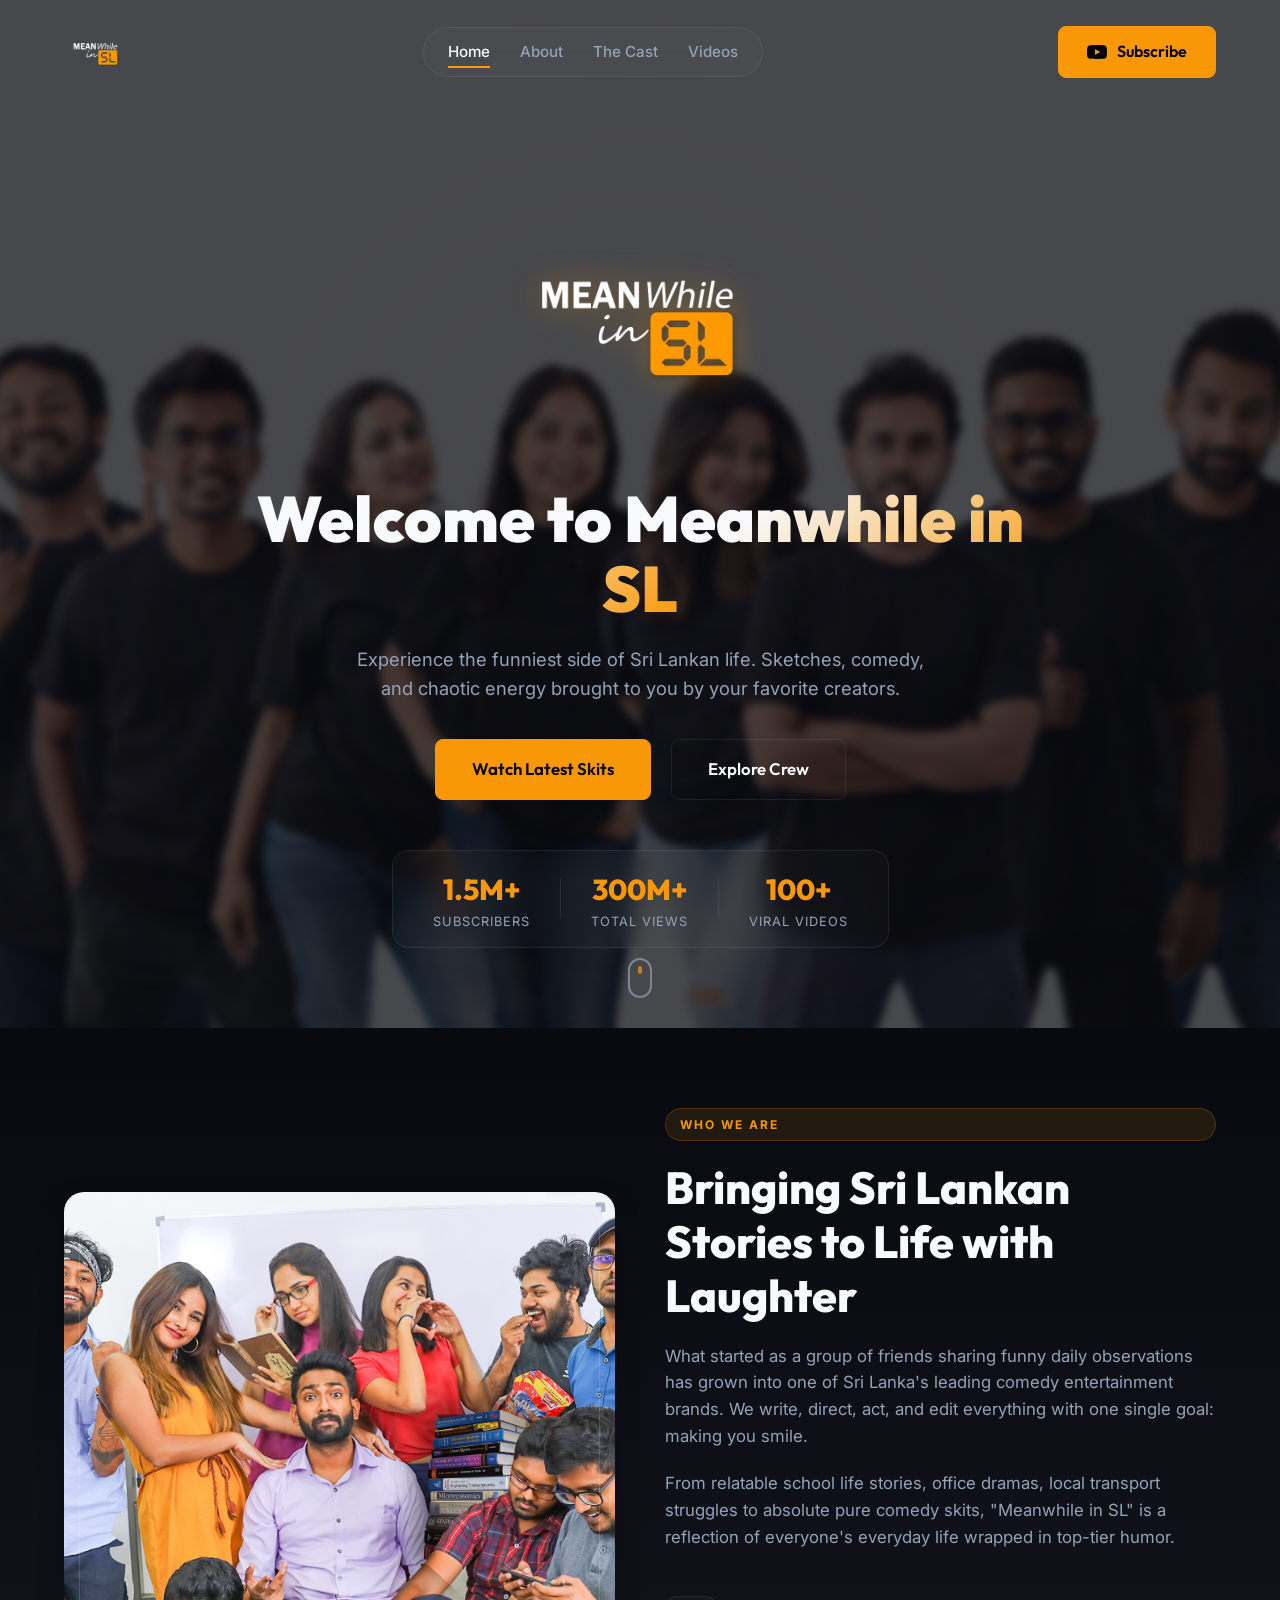
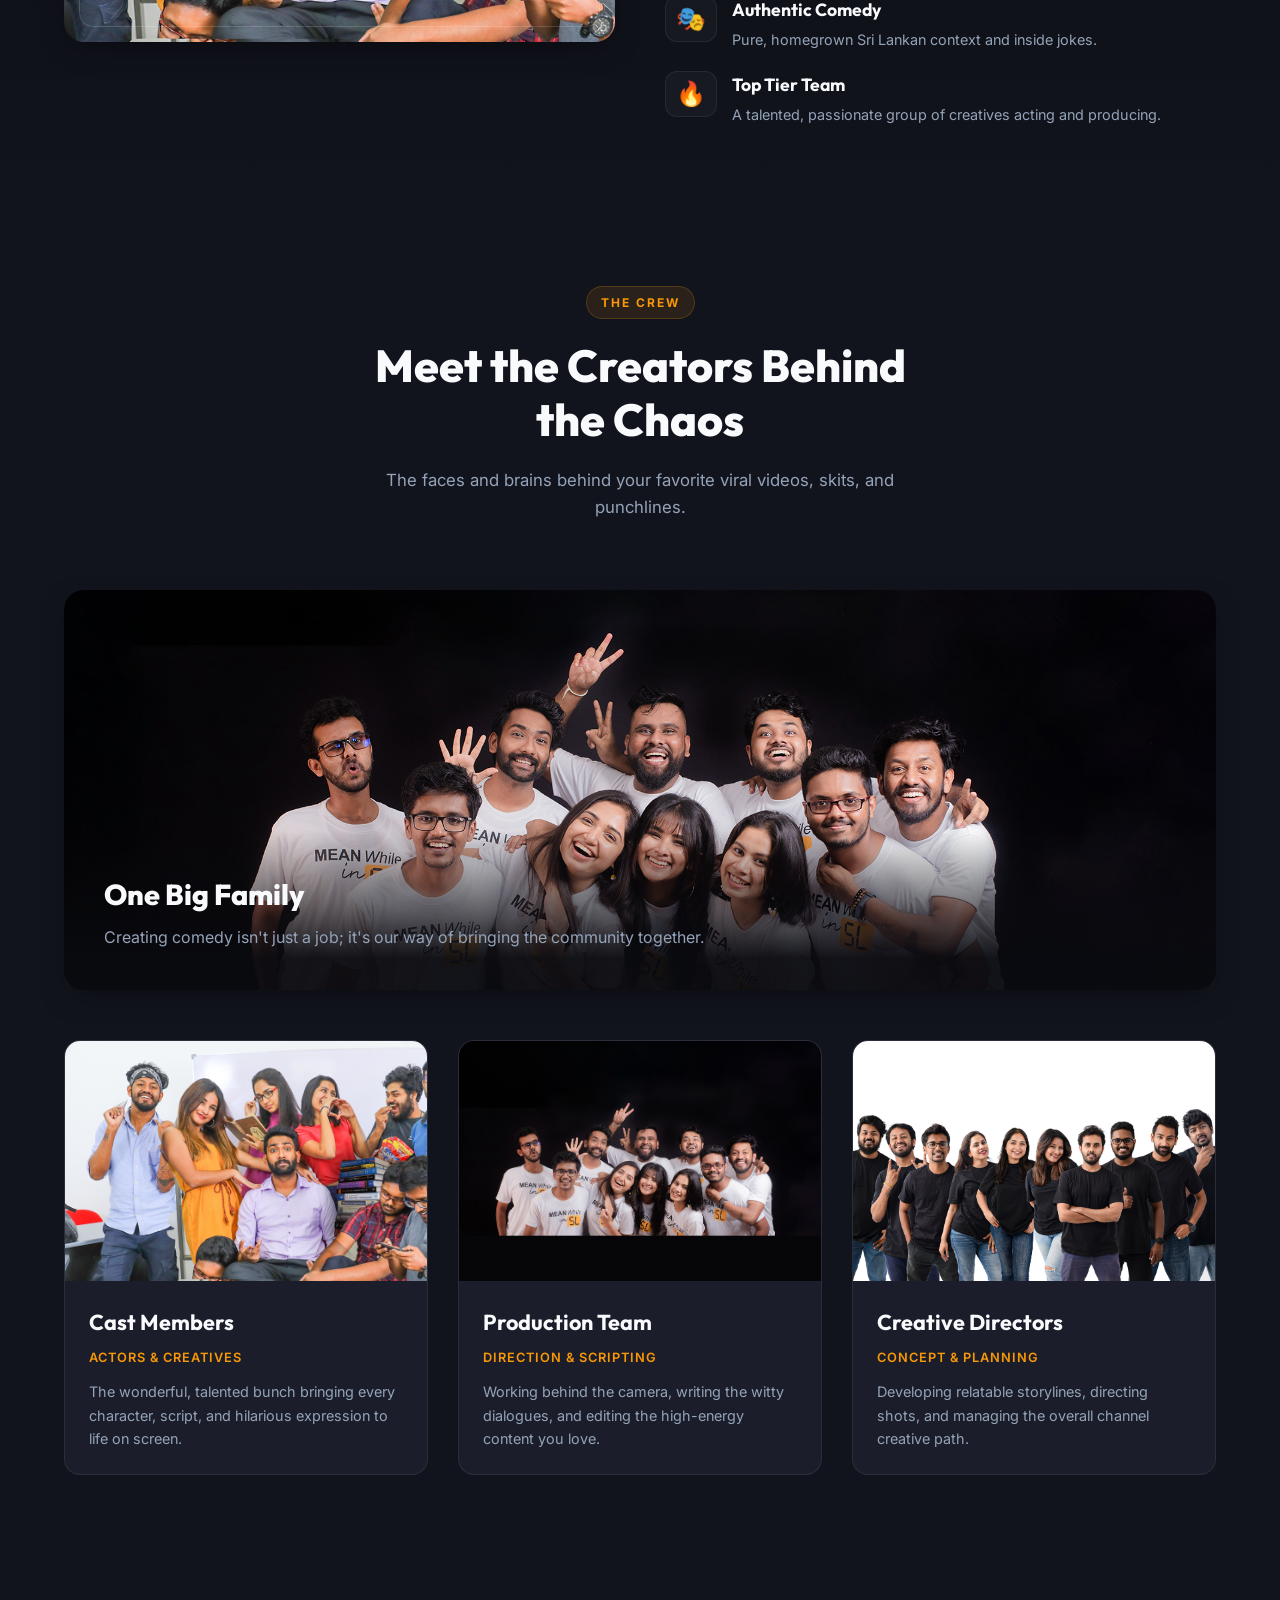
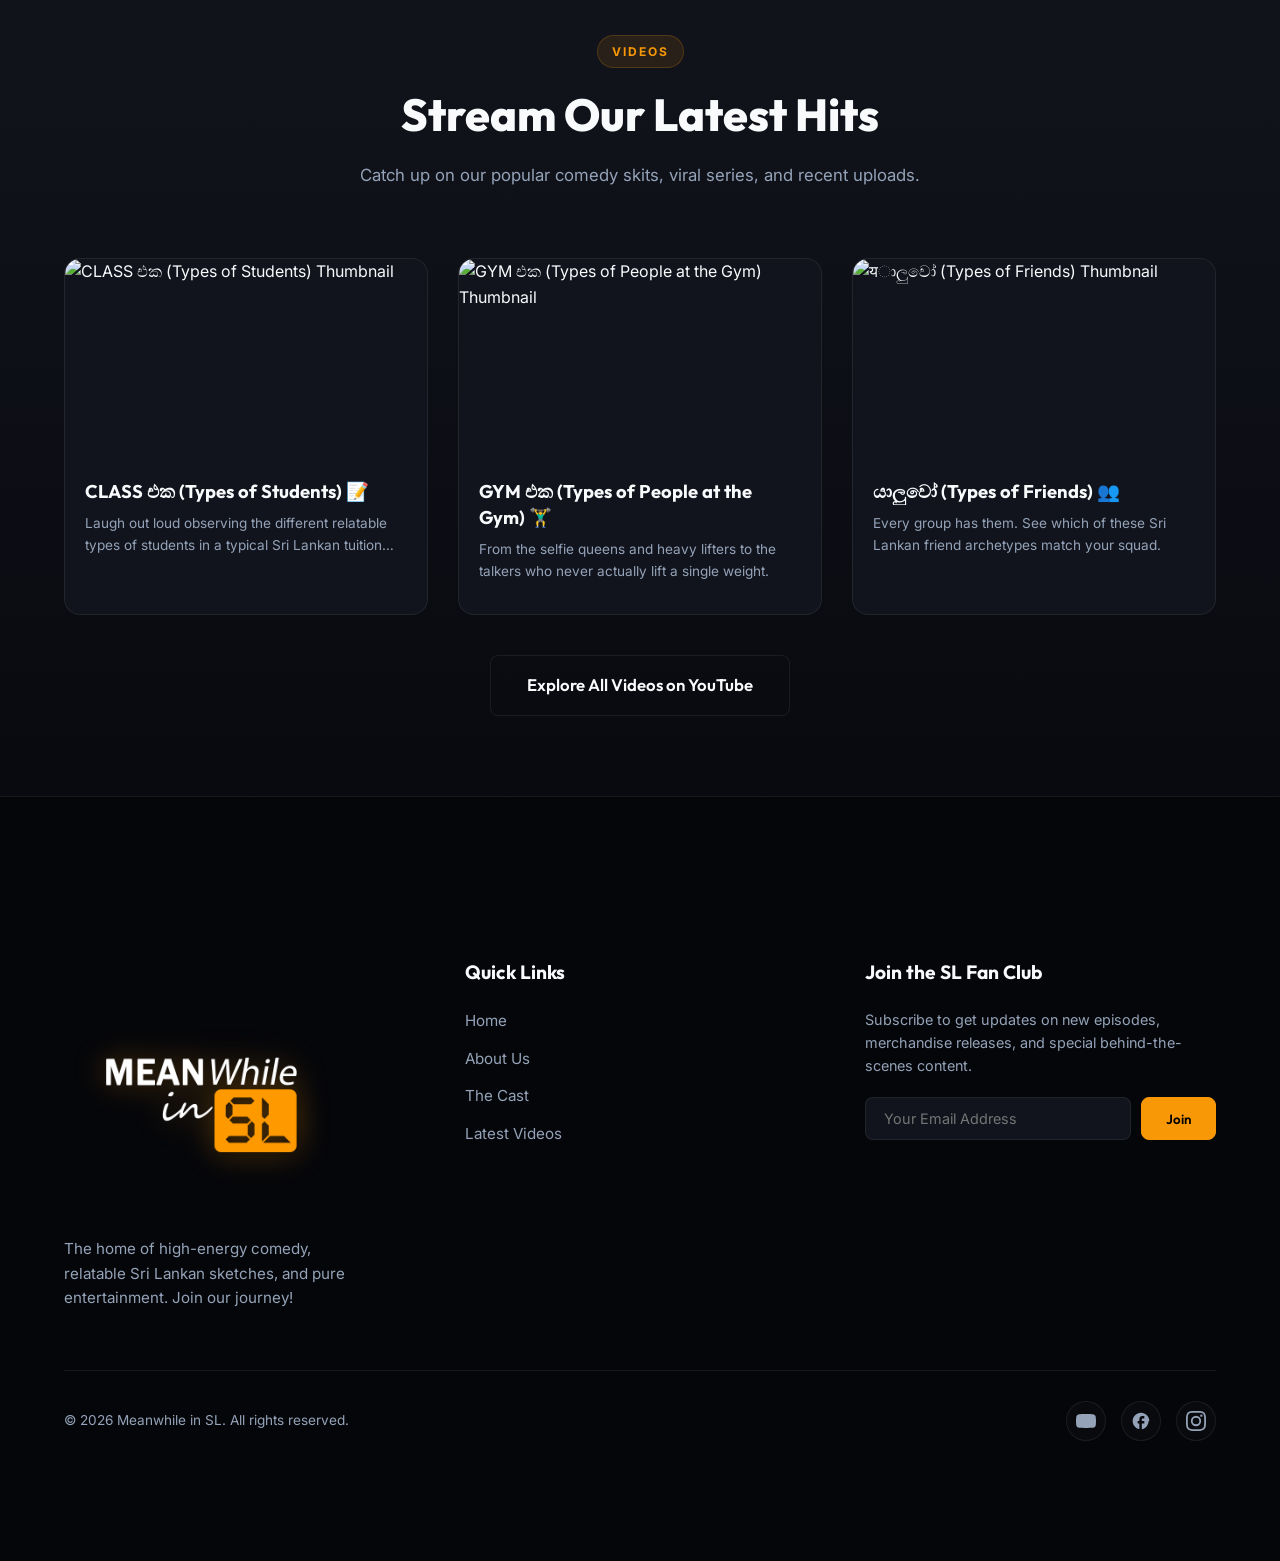
==== index.html @ 850fedb2 "Add files via upload" ====
<!DOCTYPE html>
<html lang="en">
<head>
    <meta charset="UTF-8">
    <meta name="viewport" content="width=device-width, initial-scale=1.0">
    <title>Meanwhile in SL | Official YouTube Fan Portal</title>
    <meta name="description" content="Welcome to Meanwhile in SL - the ultimate hub of Sri Lankan comedy, skits, and entertainment. Stream our latest videos, meet the cast, and connect with the community!">
    
    <!-- Site Favicon -->
    <link rel="icon" type="image/png" href="meanwhile%20in%20sl%20logo.png">
    
    <!-- Premium Fonts -->
    <link rel="preconnect" href="https://fonts.googleapis.com">
    <link rel="preconnect" href="https://fonts.gstatic.com" crossorigin>
    <link href="https://fonts.googleapis.com/css2?family=Inter:wght@300;400;500;600;700&family=Outfit:wght@400;500;700;800;900&display=swap" rel="stylesheet">
    
    <link rel="stylesheet" href="style.css">
</head>
<body>

    <!-- Floating Glassmorphic Header -->
    <header class="navbar" id="navbar">
        <div class="nav-container">
            <a href="#" class="logo-area">
                <img src="meanwhile%20in%20sl%20logo.png" alt="Meanwhile in SL Logo" class="nav-logo" id="navLogo">
            </a>
            <nav class="nav-menu">
                <a href="#home" class="nav-link active">Home</a>
                <a href="#about" class="nav-link">About</a>
                <a href="#cast" class="nav-link">The Cast</a>
                <a href="#videos" class="nav-link">Videos</a>
            </nav>
            <div class="nav-actions">
                <a href="https://www.youtube.com/@MeanwhileinSL" target="_blank" class="btn btn-primary" id="subscribeBtn">
                    <svg class="icon-youtube" viewBox="0 0 24 24" width="20" height="20">
                        <path fill="currentColor" d="M23.498 6.163a3.003 3.003 0 0 0-2.11-2.107C19.505 3.545 12 3.545 12 3.545s-7.505 0-9.387.51A3.003 3.003 0 0 0 .502 6.163C0 8.07 0 12 0 12s0 3.93.502 5.837a3.003 3.003 0 0 0 2.11 2.107c1.882.51 9.387.51 9.387.51s7.505 0 9.387-.51a3.003 3.003 0 0 0 2.11-2.107C24 15.93 24 12 24 12s0-3.93-.502-5.837zM9.545 15.568V8.432L15.818 12l-6.273 3.568z"/>
                    </svg>
                    Subscribe
                </a>
                <button class="mobile-toggle" id="mobileToggle" aria-label="Toggle Menu">
                    <span></span>
                    <span></span>
                    <span></span>
                </button>
            </div>
        </div>
    </header>

    <!-- Mobile Nav Overlay -->
    <div class="mobile-nav" id="mobileNav">
        <a href="#home" class="mobile-link">Home</a>
        <a href="#about" class="mobile-link">About</a>
        <a href="#cast" class="mobile-link">The Cast</a>
        <a href="#videos" class="mobile-link">Videos</a>
        <a href="https://www.youtube.com/@MeanwhileinSL" target="_blank" class="btn btn-primary btn-block">Subscribe on YouTube</a>
    </div>

    <!-- Hero Section -->
    <section class="hero" id="home">
        <div class="hero-bg">
            <img src="meanwhile%20in%20sl%20channel%20art%202024%20copy%202.jpg" alt="Meanwhile in SL Crew Background" class="hero-bg-img">
            <div class="hero-overlay"></div>
        </div>
        <div class="hero-content container">
            <div class="logo-badge reveal">
                <img src="meanwhile%20in%20sl%20logo.png" alt="Meanwhile in SL Logo" class="hero-logo">
            </div>
            <h1 class="hero-title reveal">Welcome to <span class="gradient-text">Meanwhile in SL</span></h1>
            <p class="hero-subtitle reveal">Experience the funniest side of Sri Lankan life. Sketches, comedy, and chaotic energy brought to you by your favorite creators.</p>
            <div class="hero-btns reveal">
                <a href="#videos" class="btn btn-primary btn-lg">Watch Latest Skits</a>
                <a href="#about" class="btn btn-secondary btn-lg">Explore Crew</a>
            </div>
            <div class="hero-stats reveal">
                <div class="stat-card">
                    <span class="stat-number">1.5M+</span>
                    <span class="stat-label">Subscribers</span>
                </div>
                <div class="stat-divider"></div>
                <div class="stat-card">
                    <span class="stat-number">300M+</span>
                    <span class="stat-label">Total Views</span>
                </div>
                <div class="stat-divider"></div>
                <div class="stat-card">
                    <span class="stat-number">100+</span>
                    <span class="stat-label">Viral Videos</span>
                </div>
            </div>
        </div>
        <div class="scroll-indicator">
            <div class="mouse">
                <div class="wheel"></div>
            </div>
        </div>
    </section>

    <!-- About Section -->
    <section class="about" id="about">
        <div class="container grid-2">
            <div class="about-image-wrapper reveal">
                <div class="image-border-decoration"></div>
                <img src="photo.jpg" alt="Meanwhile in SL Crew smiling" class="about-img">
            </div>
            <div class="about-text-container reveal">
                <div class="tag">WHO WE ARE</div>
                <h2 class="section-title">Bringing Sri Lankan Stories to Life with Laughter</h2>
                <p class="section-desc">What started as a group of friends sharing funny daily observations has grown into one of Sri Lanka's leading comedy entertainment brands. We write, direct, act, and edit everything with one single goal: making you smile.</p>
                <p class="section-desc">From relatable school life stories, office dramas, local transport struggles to absolute pure comedy skits, "Meanwhile in SL" is a reflection of everyone's everyday life wrapped in top-tier humor.</p>
                <div class="about-highlights">
                    <div class="highlight-item">
                        <div class="highlight-icon">🎭</div>
                        <div>
                            <h4>Authentic Comedy</h4>
                            <p>Pure, homegrown Sri Lankan context and inside jokes.</p>
                        </div>
                    </div>
                    <div class="highlight-item">
                        <div class="highlight-icon">🔥</div>
                        <div>
                            <h4>Top Tier Team</h4>
                            <p>A talented, passionate group of creatives acting and producing.</p>
                        </div>
                    </div>
                </div>
            </div>
        </div>
    </section>

    <!-- The Cast / Crew Gallery -->
    <section class="cast" id="cast">
        <div class="container">
            <div class="section-header reveal">
                <div class="tag">THE CREW</div>
                <h2 class="section-title text-center">Meet the Creators Behind the Chaos</h2>
                <p class="section-desc text-center">The faces and brains behind your favorite viral videos, skits, and punchlines.</p>
            </div>
            
            <div class="cast-highlight-banner reveal">
                <img src="Untitled-1.jpg" alt="Meanwhile in SL Crew group photo" class="cast-group-banner-img">
                <div class="banner-overlay">
                    <h3>One Big Family</h3>
                    <p>Creating comedy isn't just a job; it's our way of bringing the community together.</p>
                </div>
            </div>

            <div class="cast-grid reveal">
                <!-- Cast 1 -->
                <div class="cast-card">
                    <div class="cast-avatar">
                        <div class="avatar-placeholder" style="background-image: url('photo.jpg'); background-position: 10% 20%;"></div>
                    </div>
                    <div class="cast-info">
                        <h3>Cast Members</h3>
                        <span class="cast-role">Actors & Creatives</span>
                        <p class="cast-bio">The wonderful, talented bunch bringing every character, script, and hilarious expression to life on screen.</p>
                    </div>
                </div>
                <!-- Cast 2 -->
                <div class="cast-card">
                    <div class="cast-avatar">
                        <div class="avatar-placeholder" style="background-image: url('Untitled-1.jpg'); background-position: 50% 10%;"></div>
                    </div>
                    <div class="cast-info">
                        <h3>Production Team</h3>
                        <span class="cast-role">Direction & Scripting</span>
                        <p class="cast-bio">Working behind the camera, writing the witty dialogues, and editing the high-energy content you love.</p>
                    </div>
                </div>
                <!-- Cast 3 -->
                <div class="cast-card">
                    <div class="cast-avatar">
                        <div class="avatar-placeholder" style="background-image: url('meanwhile%20in%20sl%20channel%20art%202024%20copy%202.jpg'); background-position: 50% 50%;"></div>
                    </div>
                    <div class="cast-info">
                        <h3>Creative Directors</h3>
                        <span class="cast-role">Concept & Planning</span>
                        <p class="cast-bio">Developing relatable storylines, directing shots, and managing the overall channel creative path.</p>
                    </div>
                </div>
            </div>
        </div>
    </section>

    <!-- Latest Videos Grid -->
    <section class="videos" id="videos">
        <div class="container">
            <div class="section-header reveal">
                <div class="tag">VIDEOS</div>
                <h2 class="section-title text-center">Stream Our Latest Hits</h2>
                <p class="section-desc text-center">Catch up on our popular comedy skits, viral series, and recent uploads.</p>
            </div>

            <div class="videos-grid reveal">
                <!-- Video Card 1 -->
                <a href="https://www.youtube.com/watch?v=Gk747vO0y1U" target="_blank" class="video-card">
                    <div class="video-thumbnail">
                        <img src="https://img.youtube.com/vi/Gk747vO0y1U/hqdefault.jpg" alt="CLASS එක (Types of Students) Thumbnail" class="thumb-img">
                        <div class="play-overlay">
                            <span class="play-btn-circle">
                                <svg class="icon-play" viewBox="0 0 24 24" width="24" height="24">
                                    <path fill="currentColor" d="M8 5v14l11-7z"/>
                                </svg>
                            </span>
                        </div>
                    </div>
                    <div class="video-meta">
                        <h3>CLASS එක (Types of Students) 📝</h3>
                        <p class="video-desc">Laugh out loud observing the different relatable types of students in a typical Sri Lankan tuition class environment.</p>
                    </div>
                </a>

                <!-- Video Card 2 -->
                <a href="https://www.youtube.com/watch?v=6m3i4oW9a5Q" target="_blank" class="video-card">
                    <div class="video-thumbnail">
                        <img src="https://img.youtube.com/vi/6m3i4oW9a5Q/hqdefault.jpg" alt="GYM එක (Types of People at the Gym) Thumbnail" class="thumb-img">
                        <div class="play-overlay">
                            <span class="play-btn-circle">
                                <svg class="icon-play" viewBox="0 0 24 24" width="24" height="24">
                                    <path fill="currentColor" d="M8 5v14l11-7z"/>
                                </svg>
                            </span>
                        </div>
                    </div>
                    <div class="video-meta">
                        <h3>GYM එක (Types of People at the Gym) 🏋️‍♂️</h3>
                        <p class="video-desc">From the selfie queens and heavy lifters to the talkers who never actually lift a single weight.</p>
                    </div>
                </a>

                <!-- Video Card 3 -->
                <a href="https://www.youtube.com/watch?v=R2jN2_gG1zQ" target="_blank" class="video-card">
                    <div class="video-thumbnail">
                        <img src="https://img.youtube.com/vi/R2jN2_gG1zQ/hqdefault.jpg" alt="यාලුවෝ (Types of Friends) Thumbnail" class="thumb-img">
                        <div class="play-overlay">
                            <span class="play-btn-circle">
                                <svg class="icon-play" viewBox="0 0 24 24" width="24" height="24">
                                    <path fill="currentColor" d="M8 5v14l11-7z"/>
                                </svg>
                            </span>
                        </div>
                    </div>
                    <div class="video-meta">
                        <h3>යාලුවෝ (Types of Friends) 👥</h3>
                        <p class="video-desc">Every group has them. See which of these Sri Lankan friend archetypes match your squad.</p>
                    </div>
                </a>
            </div>

            <div class="text-center mt-4 reveal">
                <a href="https://www.youtube.com/@MeanwhileinSL/videos" target="_blank" class="btn btn-secondary btn-lg">Explore All Videos on YouTube</a>
            </div>
        </div>
    </section>

    <!-- Footer / Community Connect -->
    <footer class="footer">
        <div class="container">
            <div class="footer-top grid-3">
                <div class="footer-about">
                    <img src="meanwhile%20in%20sl%20logo.png" alt="Meanwhile in SL Logo" class="hero-logo">
                    <p>The home of high-energy comedy, relatable Sri Lankan sketches, and pure entertainment. Join our journey!</p>
                </div>
                <div class="footer-links">
                    <h3>Quick Links</h3>
                    <ul>
                        <li><a href="#home">Home</a></li>
                        <li><a href="#about">About Us</a></li>
                        <li><a href="#cast">The Cast</a></li>
                        <li><a href="#videos">Latest Videos</a></li>
                    </ul>
                </div>
                <div class="footer-community">
                    <h3>Join the SL Fan Club</h3>
                    <p>Subscribe to get updates on new episodes, merchandise releases, and special behind-the-scenes content.</p>
                    <form class="newsletter-form" id="newsletterForm">
                        <input type="email" placeholder="Your Email Address" required class="input-field">
                        <button type="submit" class="btn btn-primary btn-submit">Join</button>
                    </form>
                </div>
            </div>
            
            <hr class="footer-divider">
            
            <div class="footer-bottom">
                <p>&copy; 2026 Meanwhile in SL. All rights reserved.</p>
                <div class="social-links">
                    <a href="https://www.youtube.com/@MeanwhileinSL" target="_blank" aria-label="YouTube">
                        <svg viewBox="0 0 24 24" width="20" height="20"><path fill="currentColor" d="M23.498 6.163a3.003 3.003 0 0 0-2.11-2.107C19.505 3.545 12 3.545 12 3.545s-7.505 0-9.387.51A3.003 3.003 0 0 0 .502 6.163C0 8.07 0 12 0 12s0 3.93.502 5.837a3.003 3.003 0 0 0 2.11 2.107c1.882.51 9.387.51 9.387.51s7.505 0 9.387-.51a3.003 3.003 0 0 0 2.11-2.107C24 15.93 24 12 24 12s0-3.93-.502-5.837z"/></svg>
                    </a>
                    <a href="#" aria-label="Facebook">
                        <svg viewBox="0 0 24 24" width="20" height="20"><path fill="currentColor" d="M22 12c0-5.52-4.48-10-10-10S2 6.48 2 12c0 4.84 3.44 8.87 8 9.8V15H8v-3h2V9.5C10 7.57 11.57 6 13.5 6H16v3h-2c-.55 0-1 .45-1 1v2h3v3h-3v6.95c4.56-.93 8-4.96 8-9.75z"/></svg>
                    </a>
                    <a href="#" aria-label="Instagram">
                        <svg viewBox="0 0 24 24" width="20" height="20"><path fill="currentColor" d="M12 2.163c3.204 0 3.584.012 4.85.07 3.252.148 4.771 1.691 4.919 4.919.058 1.265.069 1.645.069 4.849 0 3.205-.012 3.584-.069 4.849-.149 3.225-1.664 4.771-4.919 4.919-1.266.058-1.644.07-4.85.07-3.204 0-3.584-.012-4.849-.07-3.26-.149-4.771-1.699-4.919-4.92-.058-1.265-.07-1.644-.07-4.849 0-3.204.013-3.583.07-4.849.149-3.227 1.664-4.771 4.919-4.919 1.266-.057 1.645-.069 4.849-.069zM12 0C8.741 0 8.333.014 7.053.072 2.695.272.273 2.69.073 7.051.014 8.333 0 8.741 0 12c0 3.259.014 3.668.072 4.948.2 4.358 2.618 6.78 6.98 6.98 1.281.058 1.689.072 4.948.072 3.259 0 3.668-.014 4.948-.072 4.354-.2 6.782-2.618 6.979-6.98.059-1.28.073-1.689.073-4.948 0-3.259-.014-3.667-.072-4.947-.196-4.354-2.617-6.78-6.979-6.98C15.668.014 15.259 0 12 0zm0 5.838a6.162 6.162 0 1 0 0 12.324 6.162 6.162 0 0 0 0-12.324zM12 16a4 4 0 1 1 0-8 4 4 0 0 1 0 8zm6.406-11.845a1.44 1.44 0 1 0 0 2.881 1.44 1.44 0 0 0 0-2.881z"/></svg>
                    </a>
                </div>
            </div>
        </div>
    </footer>



    <script src="app.js"></script>
</body>
</html>
---- style.css ----
/* Global Variables & Colors */
:root {
    --bg-primary: #090a0f;
    --bg-secondary: #12141d;
    --bg-tertiary: #1b1e2a;
    --accent: #f99806; /* The Meanwhile in SL Orange */
    --accent-glow: rgba(249, 152, 6, 0.35);
    --accent-light: #ffb84d;
    --text-main: #f8fafc;
    --text-muted: #94a3b8;
    --border: rgba(255, 255, 255, 0.07);
    --border-hover: rgba(249, 152, 6, 0.3);
    --glass: rgba(18, 20, 29, 0.75);
    --glass-blur: blur(12px);
    --transition: all 0.4s cubic-bezier(0.16, 1, 0.3, 1);
    --shadow: 0 10px 30px -10px rgba(0, 0, 0, 0.5);
    --font-heading: 'Outfit', sans-serif;
    --font-body: 'Inter', sans-serif;
}

/* Reset & Base Styles */
* {
    margin: 0;
    padding: 0;
    box-sizing: border-box;
    scroll-behavior: smooth;
}

body {
    background-color: var(--bg-primary);
    color: var(--text-main);
    font-family: var(--font-body);
    line-height: 1.6;
    overflow-x: hidden;
    -webkit-font-smoothing: antialiased;
}

a {
    color: inherit;
    text-decoration: none;
    transition: var(--transition);
}

img {
    max-width: 100%;
    height: auto;
    display: block;
}

ul {
    list-style: none;
}

/* Utility Classes */
.container {
    width: 90%;
    max-width: 1200px;
    margin: 0 auto;
    padding: 80px 0;
}

.grid-2 {
    display: grid;
    grid-template-columns: 1fr 1fr;
    gap: 50px;
    align-items: center;
}

.grid-3 {
    display: grid;
    grid-template-columns: repeat(3, 1fr);
    gap: 30px;
}

.text-center {
    text-align: center;
}

.mt-4 {
    margin-top: 40px;
}

.gradient-text {
    background: linear-gradient(135deg, var(--text-main) 30%, var(--accent) 100%);
    -webkit-background-clip: text;
    -webkit-text-fill-color: transparent;
}

.tag {
    display: inline-block;
    padding: 6px 14px;
    background: rgba(249, 152, 6, 0.1);
    color: var(--accent);
    border: 1px solid rgba(249, 152, 6, 0.2);
    border-radius: 50px;
    font-size: 0.75rem;
    font-weight: 700;
    letter-spacing: 2px;
    margin-bottom: 20px;
    text-transform: uppercase;
}

/* Button Component */
.btn {
    display: inline-flex;
    align-items: center;
    justify-content: center;
    gap: 10px;
    padding: 12px 28px;
    border-radius: 8px;
    font-family: var(--font-heading);
    font-weight: 600;
    cursor: pointer;
    transition: var(--transition);
}

.btn-primary {
    background-color: var(--accent);
    color: #000;
    border: 1px solid var(--accent);
}

.btn-primary:hover {
    background-color: transparent;
    color: var(--accent);
    box-shadow: 0 0 20px var(--accent-glow);
}

.btn-secondary {
    background-color: transparent;
    color: var(--text-main);
    border: 1px solid var(--border);
}

.btn-secondary:hover {
    background-color: rgba(255, 255, 255, 0.05);
    border-color: var(--accent);
}

.btn-lg {
    padding: 16px 36px;
    font-size: 1.05rem;
}

.btn-block {
    width: 100%;
}

/* Floating Navigation Bar */
.navbar {
    position: fixed;
    top: 0;
    left: 0;
    width: 100%;
    z-index: 1000;
    transition: var(--transition);
    padding: 20px 0;
    border-bottom: 1px solid transparent;
}

.navbar.scrolled {
    background-color: var(--glass);
    backdrop-filter: var(--glass-blur);
    padding: 12px 0;
    border-bottom: 1px solid var(--border);
    box-shadow: var(--shadow);
}

.nav-container {
    width: 90%;
    max-width: 1200px;
    margin: 0 auto;
    display: flex;
    justify-content: space-between;
    align-items: center;
}

.nav-logo {
    height: 64px;
    transition: var(--transition);
}

.navbar.scrolled .nav-logo {
    height: 52px;
}

.nav-menu {
    display: flex;
    gap: 30px;
    background: rgba(255, 255, 255, 0.02);
    border: 1px solid var(--border);
    padding: 8px 24px;
    border-radius: 50px;
    backdrop-filter: var(--glass-blur);
}

.nav-link {
    font-weight: 500;
    font-size: 0.95rem;
    color: var(--text-muted);
    position: relative;
    padding: 4px 0;
}

.nav-link:hover, .nav-link.active {
    color: var(--text-main);
}

.nav-link::after {
    content: '';
    position: absolute;
    bottom: 0;
    left: 0;
    width: 0;
    height: 2px;
    background-color: var(--accent);
    transition: var(--transition);
}

.nav-link:hover::after, .nav-link.active::after {
    width: 100%;
}

.nav-actions {
    display: flex;
    align-items: center;
    gap: 15px;
}

.mobile-toggle {
    display: none;
    background: none;
    border: none;
    cursor: pointer;
    flex-direction: column;
    gap: 6px;
    z-index: 1100;
}

.mobile-toggle span {
    display: block;
    width: 25px;
    height: 2px;
    background-color: var(--text-main);
    transition: var(--transition);
}

/* Mobile Nav Overlay */
.mobile-nav {
    position: fixed;
    top: 0;
    right: -100%;
    width: 80%;
    max-width: 400px;
    height: 100vh;
    background-color: var(--bg-secondary);
    border-left: 1px solid var(--border);
    z-index: 999;
    padding: 120px 40px 40px;
    display: flex;
    flex-direction: column;
    gap: 25px;
    transition: 0.5s cubic-bezier(0.16, 1, 0.3, 1);
}

.mobile-nav.open {
    right: 0;
}

.mobile-link {
    font-family: var(--font-heading);
    font-size: 1.5rem;
    font-weight: 700;
    color: var(--text-muted);
}

.mobile-link:hover {
    color: var(--accent);
    padding-left: 8px;
}

/* Hero Section */
.hero {
    position: relative;
    min-height: 100vh;
    display: flex;
    align-items: center;
    overflow: hidden;
    padding-top: 100px;
}

.hero-bg {
    position: absolute;
    top: 0;
    left: 0;
    width: 100%;
    height: 100%;
    z-index: -2;
}

.hero-bg-img {
    width: 100%;
    height: 100%;
    object-fit: cover;
    opacity: 0.25;
    transform: scale(1.05);
    filter: blur(4px);
    animation: zoomHero 20s infinite alternate;
}

.hero-overlay {
    position: absolute;
    top: 0;
    left: 0;
    width: 100%;
    height: 100%;
    background: radial-gradient(circle at center, transparent 20%, var(--bg-primary) 90%),
                linear-gradient(0deg, var(--bg-primary) 5%, transparent 60%);
    z-index: -1;
}

.hero-content {
    text-align: center;
    max-width: 800px;
    display: flex;
    flex-direction: column;
    align-items: center;
}

.logo-badge {
    margin-bottom: 24px;
}

.hero-logo {
    max-width: 280px;
    filter: drop-shadow(0 0 15px rgba(249, 152, 6, 0.35));
    animation: float 6s ease-in-out infinite;
}

.hero-title {
    font-family: var(--font-heading);
    font-size: 4rem;
    font-weight: 900;
    line-height: 1.1;
    margin-bottom: 20px;
}

.hero-subtitle {
    font-size: 1.15rem;
    color: var(--text-muted);
    max-width: 600px;
    margin-bottom: 35px;
}

.hero-btns {
    display: flex;
    gap: 20px;
    margin-bottom: 50px;
}

.hero-stats {
    display: flex;
    align-items: center;
    background: rgba(255, 255, 255, 0.02);
    border: 1px solid var(--border);
    padding: 15px 40px;
    border-radius: 16px;
    backdrop-filter: var(--glass-blur);
}

.stat-card {
    display: flex;
    flex-direction: column;
    align-items: center;
}

.stat-number {
    font-family: var(--font-heading);
    font-size: 1.8rem;
    font-weight: 800;
    color: var(--accent);
}

.stat-label {
    font-size: 0.8rem;
    color: var(--text-muted);
    text-transform: uppercase;
    letter-spacing: 1px;
}

.stat-divider {
    width: 1px;
    height: 40px;
    background-color: var(--border);
    margin: 0 30px;
}

.scroll-indicator {
    position: absolute;
    bottom: 30px;
    left: 50%;
    transform: translateX(-50%);
    display: flex;
    flex-direction: column;
    align-items: center;
    gap: 8px;
    opacity: 0.7;
}

.mouse {
    width: 24px;
    height: 40px;
    border: 2px solid var(--text-muted);
    border-radius: 20px;
    position: relative;
}

.wheel {
    width: 4px;
    height: 8px;
    background-color: var(--accent);
    border-radius: 2px;
    position: absolute;
    top: 6px;
    left: 50%;
    transform: translateX(-50%);
    animation: scrollMouse 1.5s infinite;
}

/* About Section */
.about {
    position: relative;
    background: linear-gradient(180deg, var(--bg-primary) 0%, var(--bg-secondary) 100%);
}

.about-image-wrapper {
    position: relative;
    border-radius: 20px;
    overflow: hidden;
    box-shadow: var(--shadow);
}

.about-img {
    width: 100%;
    height: 450px;
    object-fit: cover;
    transition: var(--transition);
}

.about-image-wrapper:hover .about-img {
    transform: scale(1.03);
}

.image-border-decoration {
    position: absolute;
    top: 15px;
    left: 15px;
    right: 15px;
    bottom: 15px;
    border: 1px solid rgba(255, 255, 255, 0.15);
    border-radius: 14px;
    pointer-events: none;
    z-index: 2;
}

.about-text-container {
    display: flex;
    flex-direction: column;
    justify-content: center;
}

.section-title {
    font-family: var(--font-heading);
    font-size: 2.8rem;
    font-weight: 800;
    line-height: 1.2;
    margin-bottom: 20px;
}

.section-desc {
    color: var(--text-muted);
    font-size: 1.05rem;
    margin-bottom: 20px;
}

.about-highlights {
    margin-top: 25px;
    display: flex;
    flex-direction: column;
    gap: 20px;
}

.highlight-item {
    display: flex;
    gap: 15px;
    align-items: flex-start;
}

.highlight-icon {
    font-size: 1.5rem;
    background: rgba(255, 255, 255, 0.03);
    border: 1px solid var(--border);
    padding: 10px;
    border-radius: 12px;
    line-height: 1;
}

.highlight-item h4 {
    font-family: var(--font-heading);
    font-size: 1.1rem;
    font-weight: 700;
    margin-bottom: 4px;
}

.highlight-item p {
    color: var(--text-muted);
    font-size: 0.9rem;
}

/* Cast Section */
.cast {
    background-color: var(--bg-secondary);
}

.section-header {
    max-width: 600px;
    margin: 0 auto 50px;
    display: flex;
    flex-direction: column;
    align-items: center;
}

.cast-highlight-banner {
    position: relative;
    border-radius: 20px;
    overflow: hidden;
    height: 400px;
    margin-bottom: 50px;
    box-shadow: var(--shadow);
}

.cast-group-banner-img {
    width: 100%;
    height: 100%;
    object-fit: cover;
}

.banner-overlay {
    position: absolute;
    bottom: 0;
    left: 0;
    width: 100%;
    padding: 40px;
    background: linear-gradient(0deg, rgba(9, 10, 15, 0.95) 20%, transparent 100%);
    display: flex;
    flex-direction: column;
    justify-content: flex-end;
}

.banner-overlay h3 {
    font-family: var(--font-heading);
    font-size: 1.8rem;
    font-weight: 800;
    margin-bottom: 8px;
}

.banner-overlay p {
    color: var(--text-muted);
    max-width: 600px;
}

.cast-grid {
    display: grid;
    grid-template-columns: repeat(3, 1fr);
    gap: 30px;
}

.cast-card {
    background-color: var(--bg-tertiary);
    border: 1px solid var(--border);
    border-radius: 16px;
    overflow: hidden;
    transition: var(--transition);
}

.cast-card:hover {
    transform: translateY(-8px);
    border-color: var(--border-hover);
    box-shadow: 0 15px 30px rgba(0, 0, 0, 0.4);
}

.cast-avatar {
    height: 240px;
    overflow: hidden;
    position: relative;
}

.avatar-placeholder {
    width: 100%;
    height: 100%;
    background-size: cover;
    background-repeat: no-repeat;
    transition: var(--transition);
}

.cast-card:hover .avatar-placeholder {
    transform: scale(1.05);
}

.cast-info {
    padding: 24px;
}

.cast-info h3 {
    font-family: var(--font-heading);
    font-size: 1.35rem;
    font-weight: 700;
    margin-bottom: 4px;
}

.cast-role {
    display: inline-block;
    color: var(--accent);
    font-size: 0.8rem;
    font-weight: 600;
    text-transform: uppercase;
    letter-spacing: 1px;
    margin-bottom: 12px;
}

.cast-bio {
    color: var(--text-muted);
    font-size: 0.9rem;
}

/* Videos Section */
.videos {
    background: linear-gradient(180deg, var(--bg-secondary) 0%, var(--bg-primary) 100%);
}

.videos-grid {
    display: grid;
    grid-template-columns: repeat(3, 1fr);
    gap: 30px;
}

.video-card {
    background-color: var(--bg-secondary);
    border: 1px solid var(--border);
    border-radius: 16px;
    overflow: hidden;
    cursor: pointer;
    transition: var(--transition);
}

.video-card:hover {
    transform: translateY(-8px);
    border-color: var(--border-hover);
    box-shadow: 0 15px 30px rgba(0,0,0,0.4);
}

.video-thumbnail {
    position: relative;
    height: 200px;
    overflow: hidden;
}

.thumb-img {
    width: 100%;
    height: 100%;
    object-fit: cover;
    transition: var(--transition);
}

.video-card:hover .thumb-img {
    transform: scale(1.05);
}

.play-overlay {
    position: absolute;
    top: 0;
    left: 0;
    width: 100%;
    height: 100%;
    background-color: rgba(9, 10, 15, 0.4);
    display: flex;
    justify-content: center;
    align-items: center;
    opacity: 0;
    transition: var(--transition);
}

.video-card:hover .play-overlay {
    opacity: 1;
}

.play-btn-circle {
    width: 60px;
    height: 60px;
    background-color: var(--accent);
    color: #000;
    border-radius: 50%;
    display: flex;
    justify-content: center;
    align-items: center;
    transform: scale(0.8);
    transition: var(--transition);
}

.video-card:hover .play-btn-circle {
    transform: scale(1);
}

.duration {
    position: absolute;
    bottom: 12px;
    right: 12px;
    background-color: rgba(0,0,0,0.8);
    color: var(--text-main);
    font-size: 0.75rem;
    font-weight: 600;
    padding: 3px 8px;
    border-radius: 4px;
}

.video-meta {
    padding: 20px;
}

.video-meta h3 {
    font-family: var(--font-heading);
    font-size: 1.15rem;
    font-weight: 700;
    line-height: 1.4;
    margin-bottom: 8px;
    display: -webkit-box;
    -webkit-line-clamp: 2;
    -webkit-box-orient: vertical;
    overflow: hidden;
}

.video-desc {
    color: var(--text-muted);
    font-size: 0.85rem;
    margin-bottom: 12px;
    display: -webkit-box;
    -webkit-line-clamp: 2;
    -webkit-box-orient: vertical;
    overflow: hidden;
}

.video-stats-inline {
    font-size: 0.75rem;
    color: var(--text-muted);
}

/* Footer Section */
.footer {
    background-color: #05060a;
    border-top: 1px solid var(--border);
    padding: 80px 0 40px;
}

.footer-top {
    gap: 50px;
}

.footer-about .footer-logo {
    height: 75px;
    margin-bottom: 20px;
}

.footer-about p {
    color: var(--text-muted);
    font-size: 0.95rem;
    max-width: 300px;
}

.footer-links h3, .footer-community h3 {
    font-family: var(--font-heading);
    font-size: 1.2rem;
    font-weight: 700;
    margin-bottom: 20px;
}

.footer-links ul {
    display: flex;
    flex-direction: column;
    gap: 12px;
}

.footer-links a {
    color: var(--text-muted);
    font-size: 0.95rem;
}

.footer-links a:hover {
    color: var(--accent);
    padding-left: 5px;
}

.footer-community p {
    color: var(--text-muted);
    font-size: 0.9rem;
    margin-bottom: 20px;
}

.newsletter-form {
    display: flex;
    gap: 10px;
}

.input-field {
    flex-grow: 1;
    background-color: var(--bg-secondary);
    border: 1px solid var(--border);
    padding: 12px 18px;
    border-radius: 8px;
    color: var(--text-main);
    font-family: var(--font-body);
    font-size: 0.9rem;
    outline: none;
    transition: var(--transition);
}

.input-field:focus {
    border-color: var(--accent);
}

.btn-submit {
    padding: 0 24px;
}

.footer-divider {
    border: 0;
    height: 1px;
    background-color: var(--border);
    margin: 60px 0 30px;
}

.footer-bottom {
    display: flex;
    justify-content: space-between;
    align-items: center;
    color: var(--text-muted);
    font-size: 0.85rem;
}

.social-links {
    display: flex;
    gap: 15px;
}

.social-links a {
    display: flex;
    justify-content: center;
    align-items: center;
    width: 40px;
    height: 40px;
    background-color: rgba(255, 255, 255, 0.02);
    border: 1px solid var(--border);
    border-radius: 50%;
    color: var(--text-muted);
}

.social-links a:hover {
    color: #000;
    background-color: var(--accent);
    border-color: var(--accent);
    box-shadow: 0 0 10px var(--accent-glow);
}

/* Video Modal */
.video-modal {
    position: fixed;
    top: 0;
    left: 0;
    width: 100%;
    height: 100%;
    background-color: rgba(0,0,0,0.85);
    z-index: 2000;
    backdrop-filter: blur(8px);
    display: flex;
    justify-content: center;
    align-items: center;
    opacity: 0;
    pointer-events: none;
    transition: var(--transition);
}

.video-modal.open {
    opacity: 1;
    pointer-events: all;
}

.modal-content {
    background-color: var(--bg-secondary);
    border: 1px solid var(--border);
    width: 90%;
    max-width: 800px;
    border-radius: 20px;
    overflow: hidden;
    position: relative;
    transform: scale(0.9);
    transition: var(--transition);
}

.video-modal.open .modal-content {
    transform: scale(1);
}

.modal-close {
    position: absolute;
    top: 20px;
    right: 20px;
    background: none;
    border: none;
    font-size: 2rem;
    color: var(--text-muted);
    cursor: pointer;
    z-index: 10;
    line-height: 1;
    transition: var(--transition);
}

.modal-close:hover {
    color: var(--text-main);
}

.modal-body {
    padding: 30px;
}

.video-player-container {
    position: relative;
    border-radius: 12px;
    overflow: hidden;
    aspect-ratio: 16/9;
    background-color: #000;
    margin-bottom: 20px;
}

.player-mockup-img {
    width: 100%;
    height: 100%;
    object-fit: cover;
}

.player-loader {
    position: absolute;
    top: 0;
    left: 0;
    width: 100%;
    height: 100%;
    background-color: rgba(0,0,0,0.7);
    display: flex;
    flex-direction: column;
    justify-content: center;
    align-items: center;
    gap: 15px;
}

.spinner {
    width: 40px;
    height: 40px;
    border: 3px solid rgba(255,255,255,0.1);
    border-top-color: var(--accent);
    border-radius: 50%;
    animation: spin 1s infinite linear;
}

.modal-body h3 {
    font-family: var(--font-heading);
    font-size: 1.5rem;
    font-weight: 800;
    margin-bottom: 8px;
}

.modal-body p {
    color: var(--text-muted);
    font-size: 0.95rem;
    margin-bottom: 20px;
}

.modal-footer-btns {
    display: flex;
    justify-content: flex-end;
}

/* Animations */
@keyframes zoomHero {
    from { transform: scale(1.05) rotate(0.1deg); }
    to { transform: scale(1.1) rotate(-0.1deg); }
}

@keyframes float {
    0%, 100% { transform: translateY(0); }
    50% { transform: translateY(-10px); }
}

@keyframes scrollMouse {
    0% { opacity: 0; top: 6px; }
    30% { opacity: 1; }
    100% { opacity: 0; top: 18px; }
}

@keyframes spin {
    to { transform: rotate(360deg); }
}

/* Scroll Animation Reveal Classes */
.reveal {
    opacity: 0;
    transform: translateY(30px);
    transition: opacity 0.8s ease, transform 0.8s cubic-bezier(0.16, 1, 0.3, 1);
}

.reveal.active {
    opacity: 1;
    transform: translateY(0);
}

/* Responsive Styles */
@media (max-width: 1024px) {
    .hero-title {
        font-size: 3.2rem;
    }
    
    .grid-3, .cast-grid, .videos-grid {
        grid-template-columns: repeat(2, 1fr);
    }
}

@media (max-width: 768px) {
    .grid-2 {
        grid-template-columns: 1fr;
        gap: 30px;
    }
    
    .hero-title {
        font-size: 2.6rem;
    }
    
    .hero-subtitle {
        font-size: 1rem;
    }
    
    .nav-menu {
        display: none;
    }
    
    .mobile-toggle {
        display: flex;
    }
    
    .hero-stats {
        flex-direction: column;
        gap: 15px;
        padding: 20px;
    }
    
    .stat-divider {
        width: 80%;
        height: 1px;
        margin: 5px 0;
    }
    
    .grid-3, .cast-grid, .videos-grid, .footer-top {
        grid-template-columns: 1fr;
    }
    
    .about-img {
        height: 300px;
    }
    
    .cast-highlight-banner {
        height: 250px;
    }
    
    .footer-bottom {
        flex-direction: column-reverse;
        gap: 20px;
        text-align: center;
    }
}
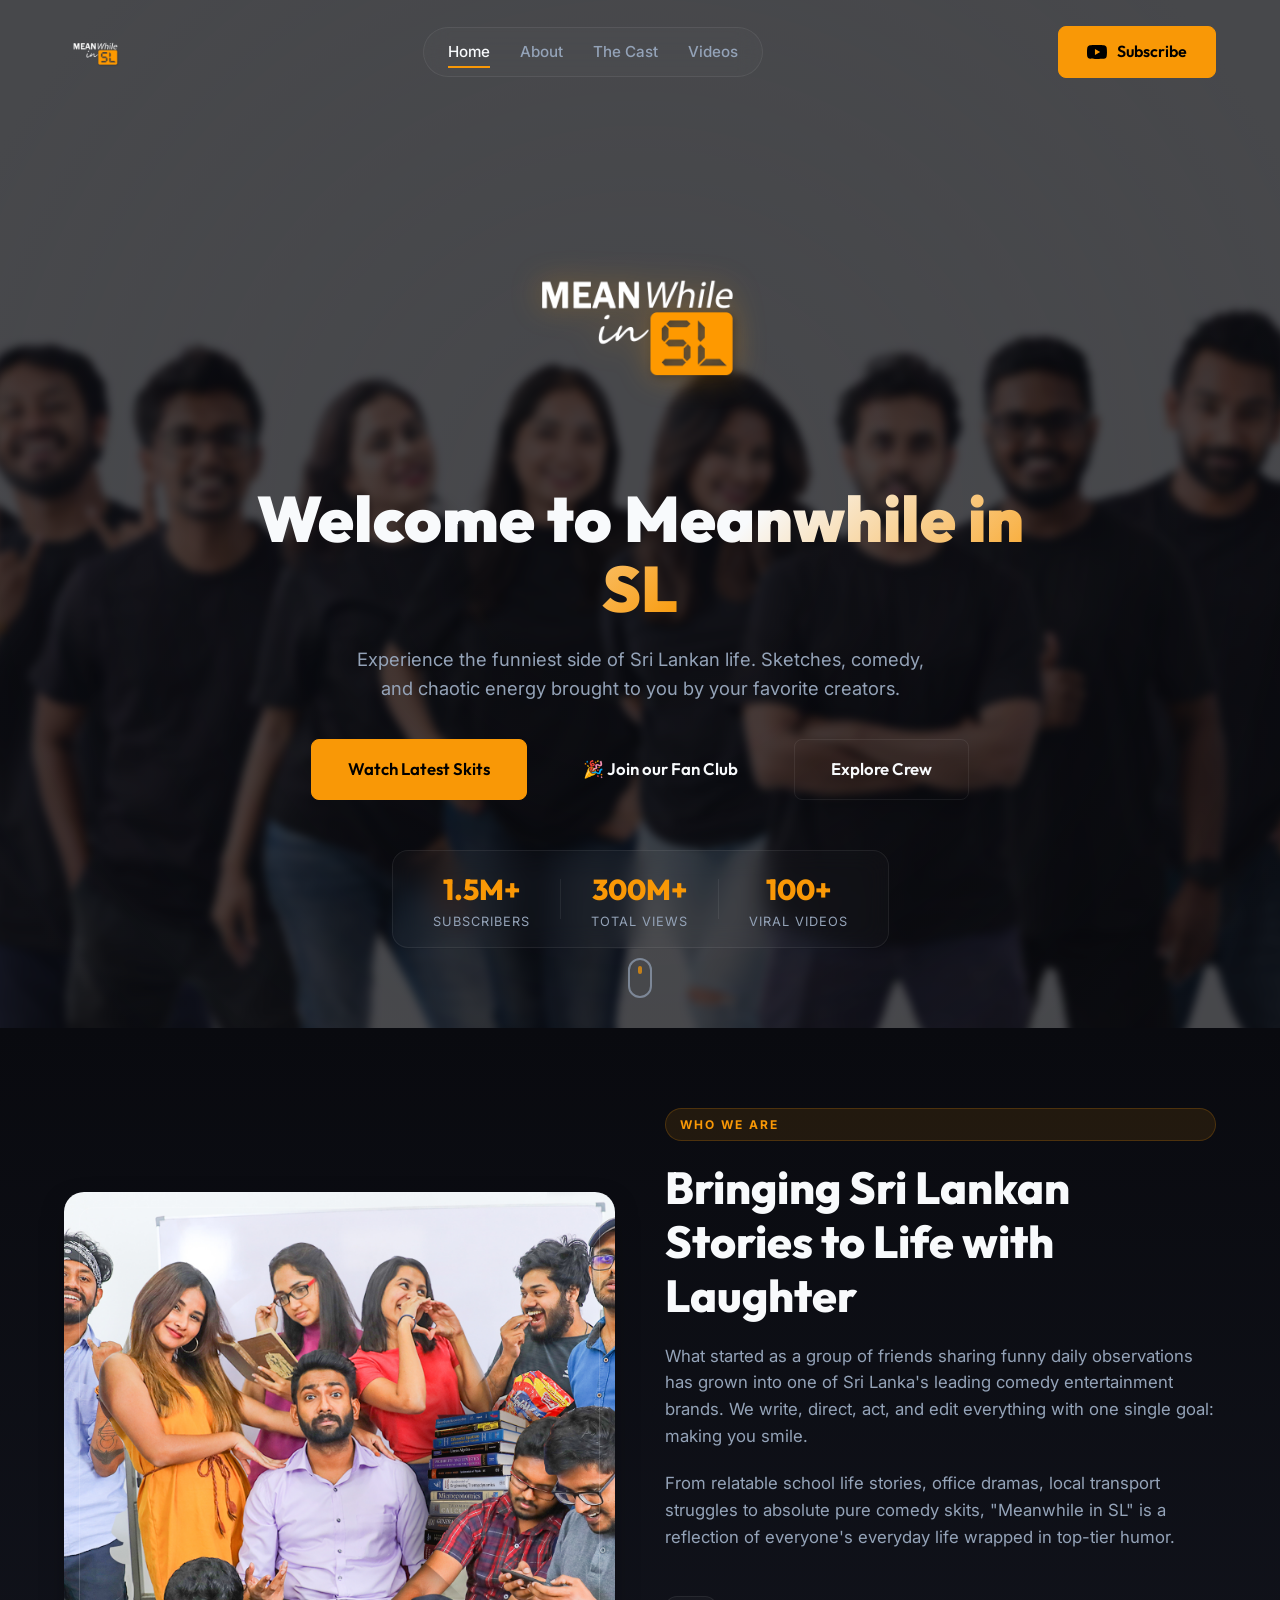
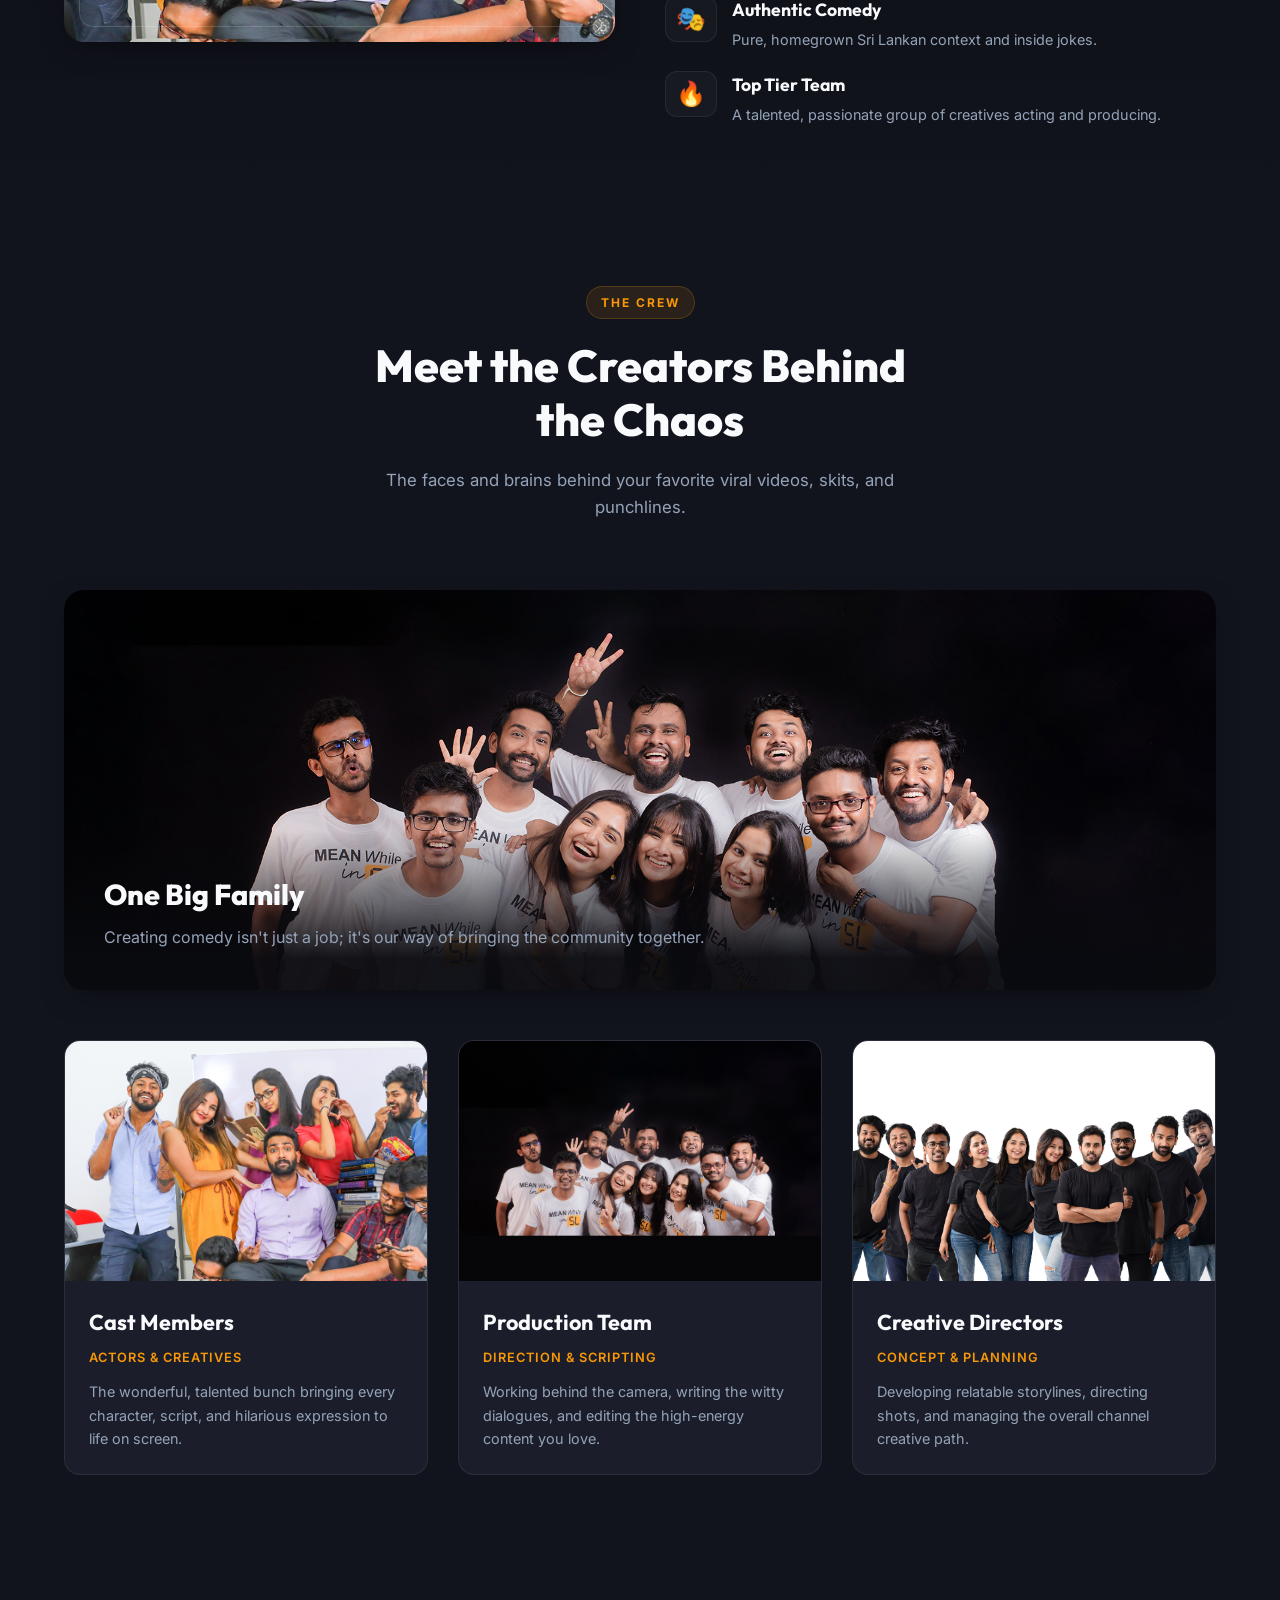
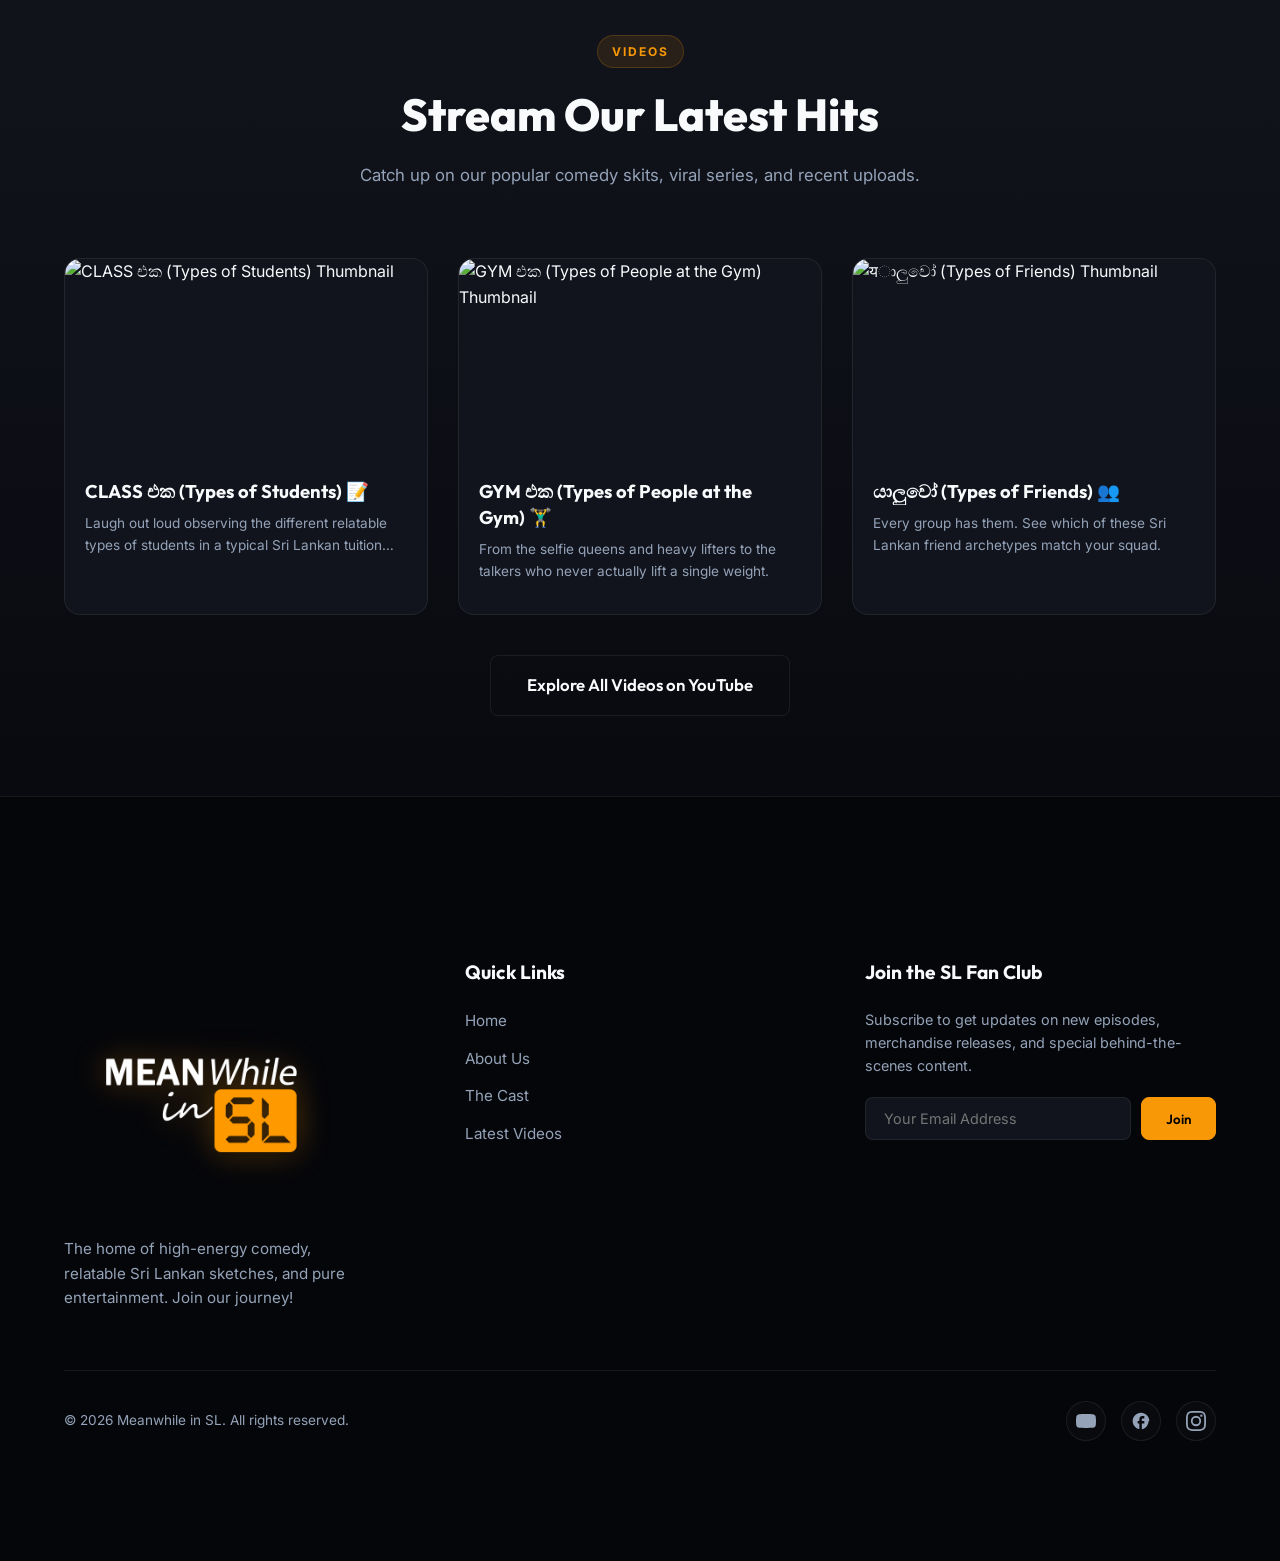
==== commit 1e7ce405: "Add files via upload" ====
--- a/index.html
+++ b/index.html
@@ -69,6 +69,7 @@
             <p class="hero-subtitle reveal">Experience the funniest side of Sri Lankan life. Sketches, comedy, and chaotic energy brought to you by your favorite creators.</p>
             <div class="hero-btns reveal">
                 <a href="#videos" class="btn btn-primary btn-lg">Watch Latest Skits</a>
+                <a href="https://www.facebook.com/groups/meanwhileinsl" target="_blank" class="btn btn-fanclub btn-lg">🎉 Join our Fan Club</a>
                 <a href="#about" class="btn btn-secondary btn-lg">Explore Crew</a>
             </div>
             <div class="hero-stats reveal">
@@ -288,7 +289,7 @@
                     <a href="https://www.youtube.com/@MeanwhileinSL" target="_blank" aria-label="YouTube">
                         <svg viewBox="0 0 24 24" width="20" height="20"><path fill="currentColor" d="M23.498 6.163a3.003 3.003 0 0 0-2.11-2.107C19.505 3.545 12 3.545 12 3.545s-7.505 0-9.387.51A3.003 3.003 0 0 0 .502 6.163C0 8.07 0 12 0 12s0 3.93.502 5.837a3.003 3.003 0 0 0 2.11 2.107c1.882.51 9.387.51 9.387.51s7.505 0 9.387-.51a3.003 3.003 0 0 0 2.11-2.107C24 15.93 24 12 24 12s0-3.93-.502-5.837z"/></svg>
                     </a>
-                    <a href="#" aria-label="Facebook">
+                    <a href="https://www.facebook.com/groups/meanwhileinsl" target="_blank" aria-label="Facebook Fan Club">
                         <svg viewBox="0 0 24 24" width="20" height="20"><path fill="currentColor" d="M22 12c0-5.52-4.48-10-10-10S2 6.48 2 12c0 4.84 3.44 8.87 8 9.8V15H8v-3h2V9.5C10 7.57 11.57 6 13.5 6H16v3h-2c-.55 0-1 .45-1 1v2h3v3h-3v6.95c4.56-.93 8-4.96 8-9.75z"/></svg>
                     </a>
                     <a href="#" aria-label="Instagram">
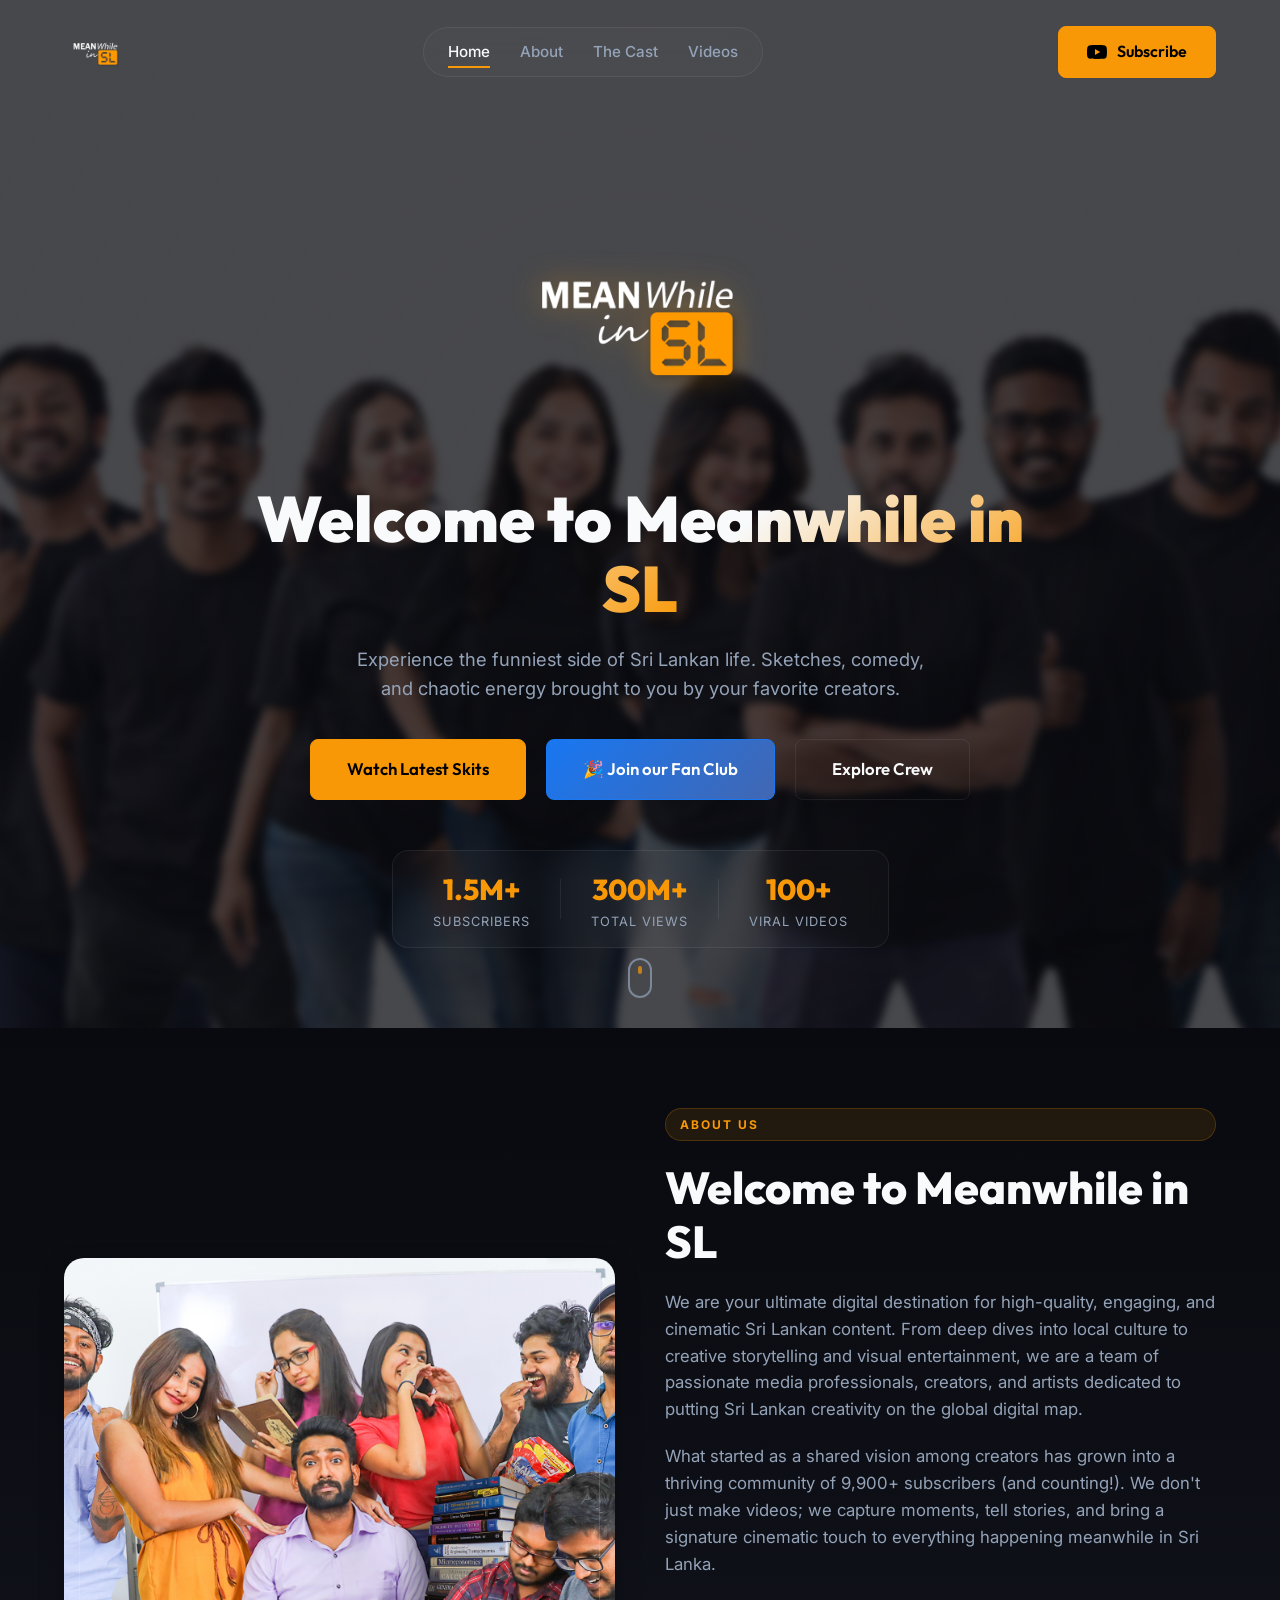
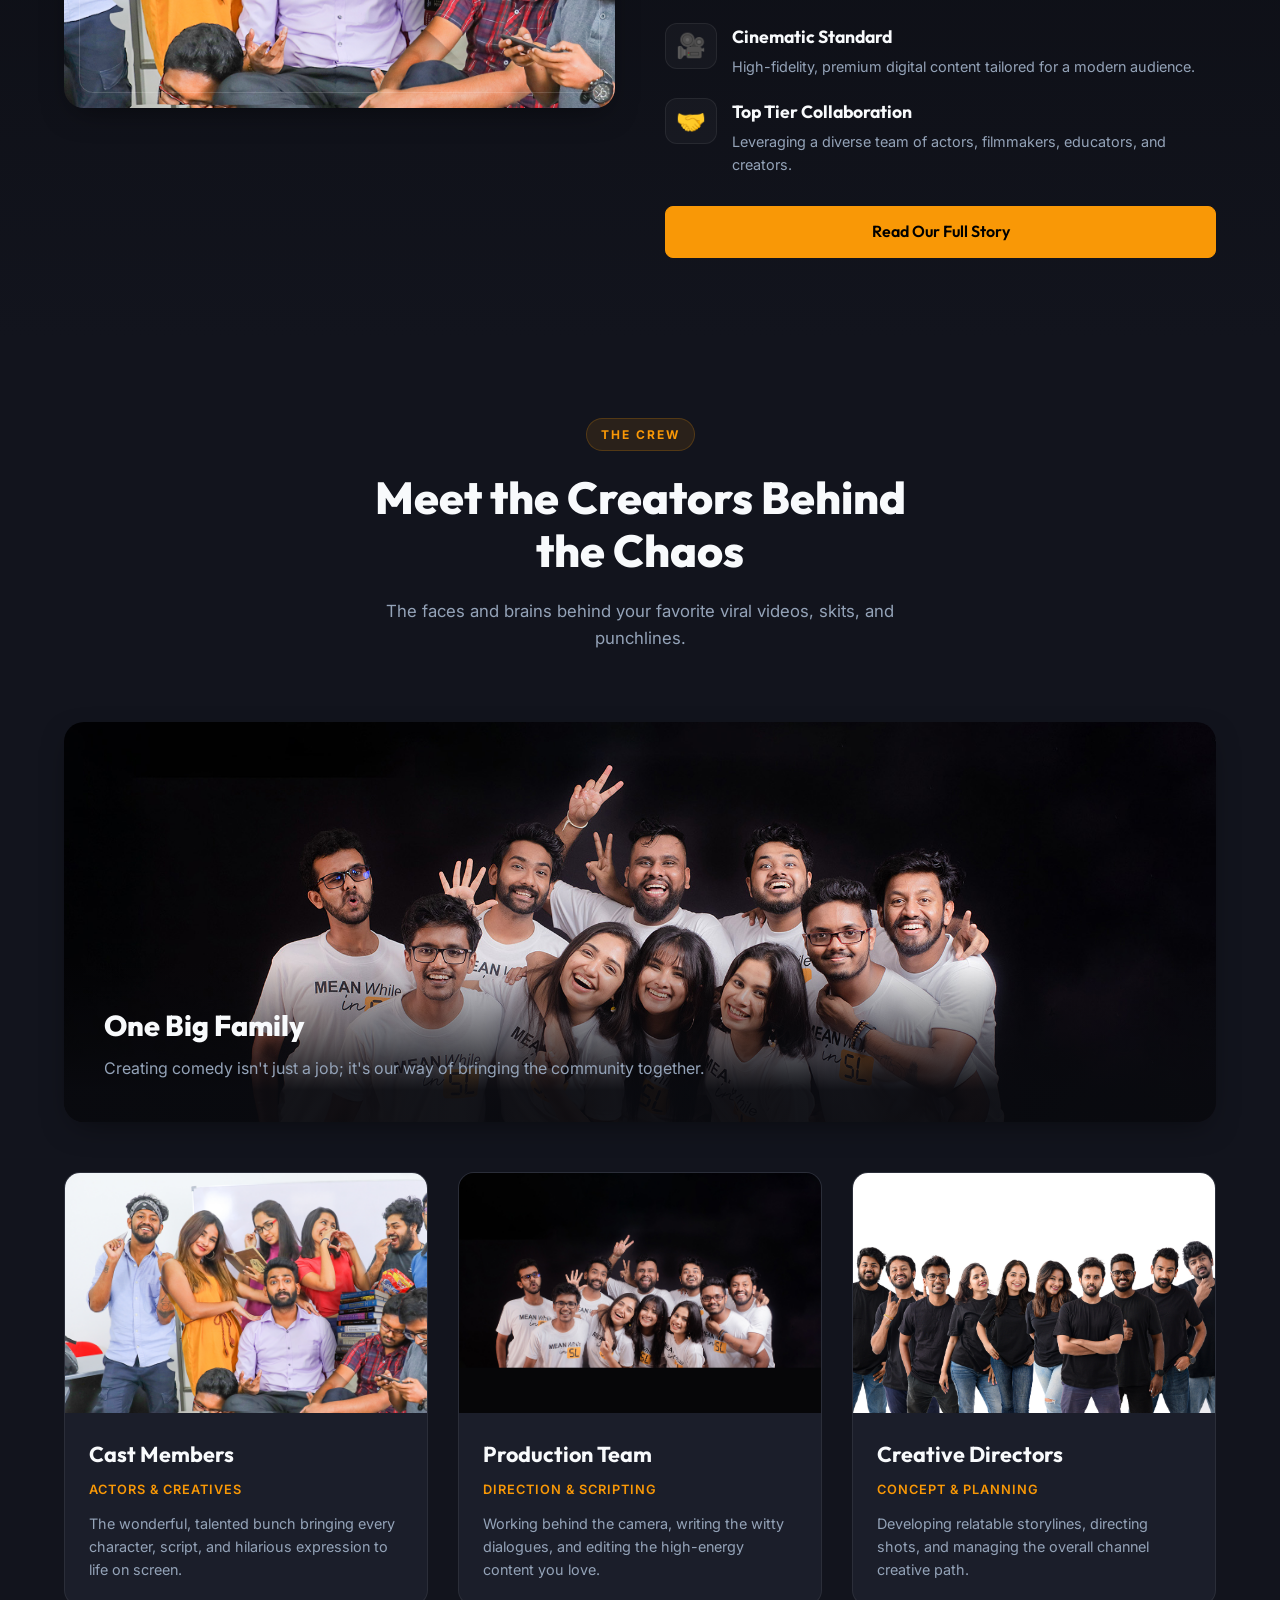
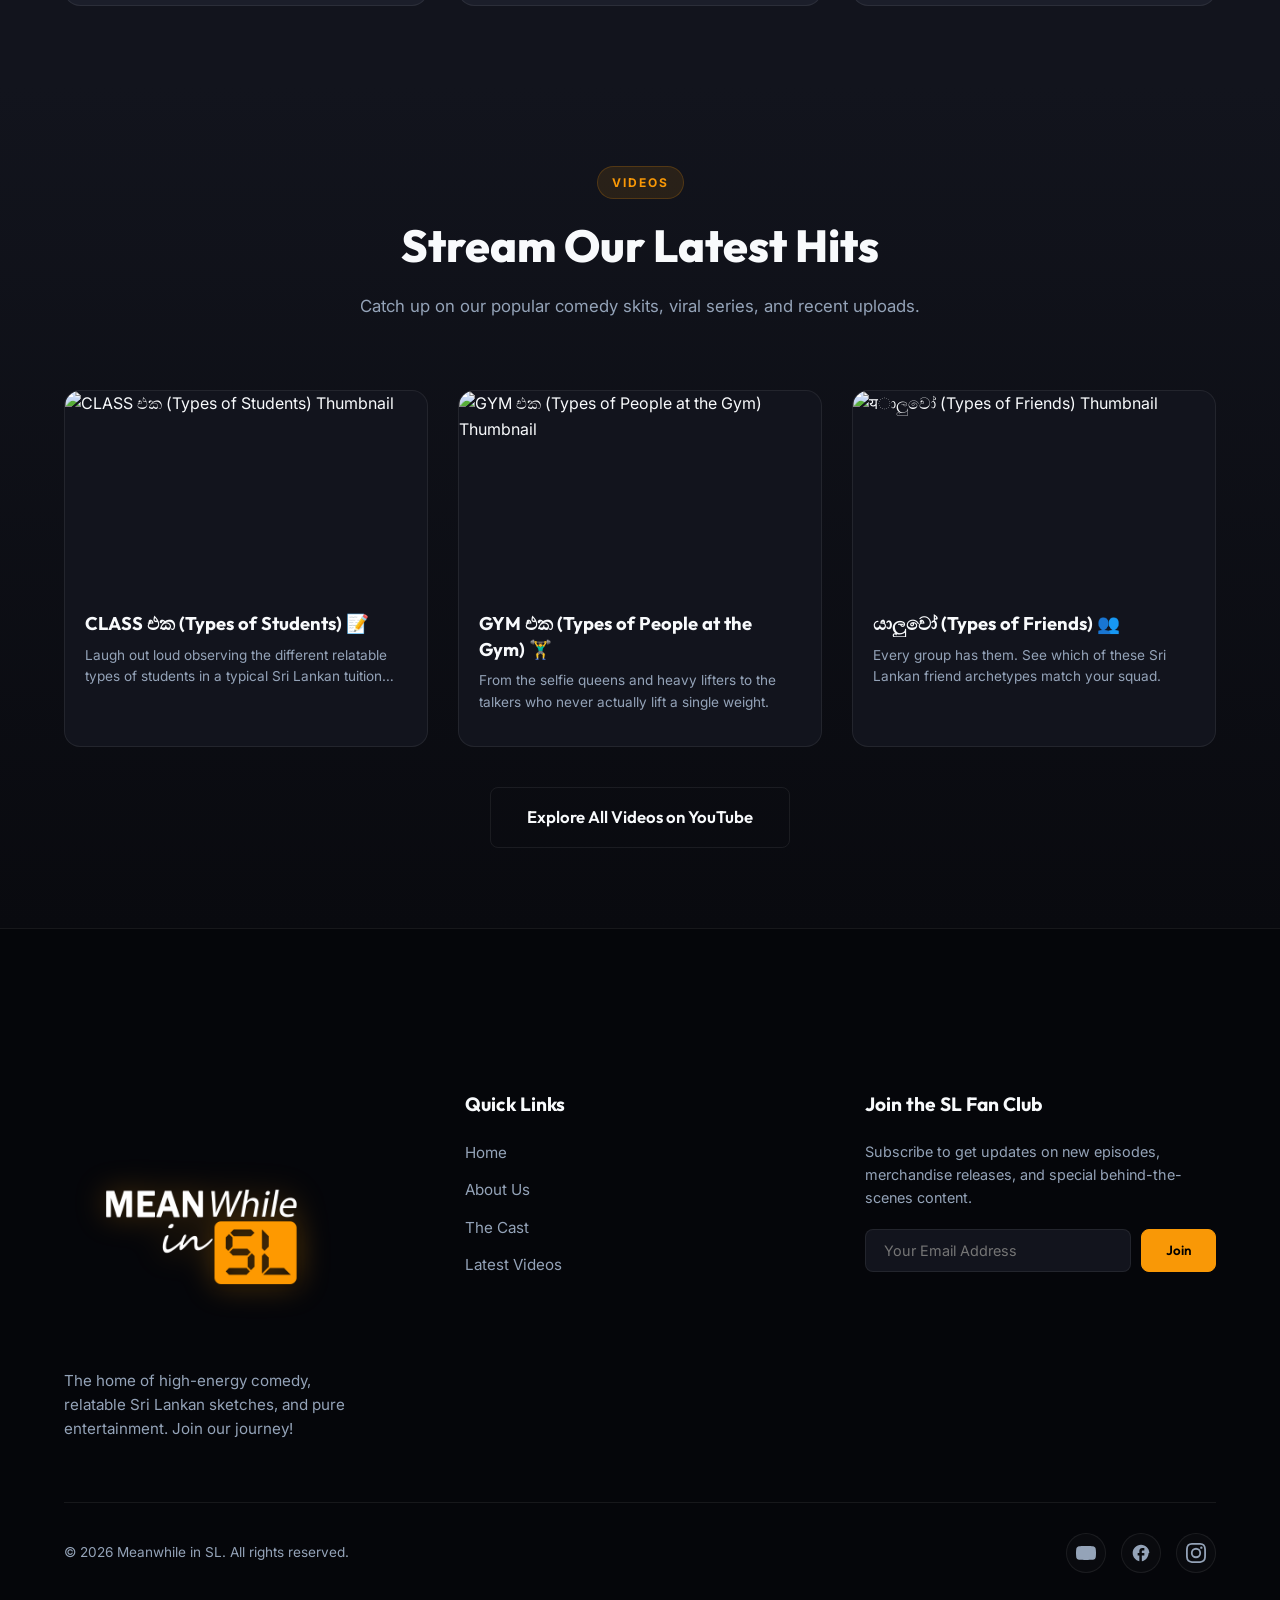
==== commit 3b0b1403: "Add files via upload" ====
--- a/index.html
+++ b/index.html
@@ -26,7 +26,7 @@
             </a>
             <nav class="nav-menu">
                 <a href="#home" class="nav-link active">Home</a>
-                <a href="#about" class="nav-link">About</a>
+                <a href="about.html" class="nav-link">About</a>
                 <a href="#cast" class="nav-link">The Cast</a>
                 <a href="#videos" class="nav-link">Videos</a>
             </nav>
@@ -49,7 +49,7 @@
     <!-- Mobile Nav Overlay -->
     <div class="mobile-nav" id="mobileNav">
         <a href="#home" class="mobile-link">Home</a>
-        <a href="#about" class="mobile-link">About</a>
+        <a href="about.html" class="mobile-link">About</a>
         <a href="#cast" class="mobile-link">The Cast</a>
         <a href="#videos" class="mobile-link">Videos</a>
         <a href="https://www.youtube.com/@MeanwhileinSL" target="_blank" class="btn btn-primary btn-block">Subscribe on YouTube</a>
@@ -104,26 +104,27 @@
                 <img src="photo.jpg" alt="Meanwhile in SL Crew smiling" class="about-img">
             </div>
             <div class="about-text-container reveal">
-                <div class="tag">WHO WE ARE</div>
-                <h2 class="section-title">Bringing Sri Lankan Stories to Life with Laughter</h2>
-                <p class="section-desc">What started as a group of friends sharing funny daily observations has grown into one of Sri Lanka's leading comedy entertainment brands. We write, direct, act, and edit everything with one single goal: making you smile.</p>
-                <p class="section-desc">From relatable school life stories, office dramas, local transport struggles to absolute pure comedy skits, "Meanwhile in SL" is a reflection of everyone's everyday life wrapped in top-tier humor.</p>
-                <div class="about-highlights">
+                <div class="tag">ABOUT US</div>
+                <h2 class="section-title">Welcome to Meanwhile in SL</h2>
+                <p class="section-desc">We are your ultimate digital destination for high-quality, engaging, and cinematic Sri Lankan content. From deep dives into local culture to creative storytelling and visual entertainment, we are a team of passionate media professionals, creators, and artists dedicated to putting Sri Lankan creativity on the global digital map.</p>
+                <p class="section-desc">What started as a shared vision among creators has grown into a thriving community of 9,900+ subscribers (and counting!). We don't just make videos; we capture moments, tell stories, and bring a signature cinematic touch to everything happening meanwhile in Sri Lanka.</p>
+                <div class="about-highlights" style="margin-bottom: 30px;">
                     <div class="highlight-item">
-                        <div class="highlight-icon">🎭</div>
+                        <div class="highlight-icon">🎥</div>
                         <div>
-                            <h4>Authentic Comedy</h4>
-                            <p>Pure, homegrown Sri Lankan context and inside jokes.</p>
+                            <h4>Cinematic Standard</h4>
+                            <p>High-fidelity, premium digital content tailored for a modern audience.</p>
                         </div>
                     </div>
                     <div class="highlight-item">
-                        <div class="highlight-icon">🔥</div>
+                        <div class="highlight-icon">🤝</div>
                         <div>
-                            <h4>Top Tier Team</h4>
-                            <p>A talented, passionate group of creatives acting and producing.</p>
-                        </div>
-                    </div>
-                </div>
+                            <h4>Top Tier Collaboration</h4>
+                            <p>Leveraging a diverse team of actors, filmmakers, educators, and creators.</p>
+                        </div>
+                    </div>
+                </div>
+                <a href="about.html" class="btn btn-primary">Read Our Full Story</a>
             </div>
         </div>
     </section>
--- a/style.css
+++ b/style.css
@@ -137,6 +137,18 @@
     border-color: var(--accent);
 }
 
+.btn-fanclub {
+    background: linear-gradient(135deg, #1877f2, #4267b2);
+    color: #fff;
+    border: 1px solid #1877f2;
+}
+
+.btn-fanclub:hover {
+    background: transparent;
+    color: #1877f2;
+    box-shadow: 0 0 20px rgba(24, 119, 242, 0.35);
+}
+
 .btn-lg {
     padding: 16px 36px;
     font-size: 1.05rem;
@@ -1083,3 +1095,309 @@
         text-align: center;
     }
 }
+
+/* ==========================================================================
+   About Page Specific Styles
+   ========================================================================== */
+.about-hero {
+    position: relative;
+    height: 50vh;
+    min-height: 400px;
+    display: flex;
+    align-items: center;
+    justify-content: center;
+    overflow: hidden;
+    padding-top: 80px;
+}
+
+.about-hero-bg {
+    position: absolute;
+    top: 0;
+    left: 0;
+    width: 100%;
+    height: 100%;
+    z-index: -2;
+}
+
+.about-hero-bg-img {
+    width: 100%;
+    height: 100%;
+    object-fit: cover;
+    opacity: 0.15;
+    filter: blur(4px);
+}
+
+.about-hero-overlay {
+    position: absolute;
+    top: 0;
+    left: 0;
+    width: 100%;
+    height: 100%;
+    background: radial-gradient(circle at center, transparent 10%, var(--bg-primary) 85%),
+                linear-gradient(0deg, var(--bg-primary) 5%, transparent 60%);
+    z-index: -1;
+}
+
+.about-intro-img {
+    width: 100%;
+    height: 450px;
+    object-fit: cover;
+    border-radius: 16px;
+    transition: var(--transition);
+}
+
+.about-intro-image-wrapper {
+    position: relative;
+    border-radius: 16px;
+    overflow: hidden;
+    box-shadow: var(--shadow);
+}
+
+.about-intro-image-wrapper:hover .about-intro-img {
+    transform: scale(1.02);
+}
+
+.journey-content-box {
+    background: rgba(255, 255, 255, 0.01);
+    border: 1px solid var(--border);
+    border-radius: 20px;
+    padding: 50px 40px;
+    backdrop-filter: var(--glass-blur);
+    box-shadow: var(--shadow);
+    margin-top: 30px;
+}
+
+.journey-text-block p {
+    font-size: 1.1rem;
+    color: var(--text-muted);
+    line-height: 1.8;
+    margin-bottom: 24px;
+}
+
+.journey-text-block p:last-child {
+    margin-bottom: 0;
+}
+
+/* Service Card / What We Do */
+.service-card {
+    background: var(--bg-tertiary);
+    border: 1px solid var(--border);
+    border-radius: 16px;
+    padding: 40px 30px;
+    transition: var(--transition);
+    height: 100%;
+}
+
+.service-card:hover {
+    transform: translateY(-5px);
+    border-color: var(--border-hover);
+    box-shadow: 0 15px 35px rgba(0,0,0,0.4);
+}
+
+.service-icon {
+    font-size: 2.5rem;
+    margin-bottom: 20px;
+    background: rgba(249, 152, 6, 0.1);
+    border: 1px solid rgba(249, 152, 6, 0.2);
+    width: 70px;
+    height: 70px;
+    display: flex;
+    align-items: center;
+    justify-content: center;
+    border-radius: 50%;
+}
+
+.service-card h3 {
+    font-family: var(--font-heading);
+    font-size: 1.4rem;
+    font-weight: 700;
+    margin-bottom: 15px;
+}
+
+.service-card p {
+    color: var(--text-muted);
+    font-size: 0.95rem;
+}
+
+/* Team Grid and Cards */
+.team-subsection {
+    margin-top: 60px;
+}
+
+.subsection-title {
+    font-family: var(--font-heading);
+    font-size: 1.8rem;
+    font-weight: 800;
+    margin-bottom: 30px;
+    border-left: 4px solid var(--accent);
+    padding-left: 15px;
+}
+
+.team-grid-2 {
+    display: grid;
+    grid-template-columns: 1fr 1fr;
+    gap: 30px;
+}
+
+.team-grid-3 {
+    display: grid;
+    grid-template-columns: repeat(3, 1fr);
+    gap: 30px;
+}
+
+.team-member-card {
+    background: var(--bg-tertiary);
+    border: 1px solid var(--border);
+    border-radius: 16px;
+    overflow: hidden;
+    transition: var(--transition);
+    display: flex;
+    flex-direction: column;
+}
+
+.team-member-card:hover {
+    transform: translateY(-5px);
+    border-color: var(--border-hover);
+}
+
+.team-avatar {
+    height: 280px;
+    width: 100%;
+    overflow: hidden;
+    position: relative;
+}
+
+.avatar-placeholder {
+    width: 100%;
+    height: 100%;
+    background-size: cover;
+    background-repeat: no-repeat;
+    transition: var(--transition);
+}
+
+.team-member-card:hover .avatar-placeholder {
+    transform: scale(1.05);
+}
+
+.team-info {
+    padding: 25px;
+    flex-grow: 1;
+    display: flex;
+    flex-direction: column;
+}
+
+.team-info h3 {
+    font-family: var(--font-heading);
+    font-size: 1.3rem;
+    font-weight: 700;
+    margin-bottom: 5px;
+}
+
+.member-role {
+    color: var(--accent);
+    font-size: 0.85rem;
+    font-weight: 700;
+    text-transform: uppercase;
+    letter-spacing: 1px;
+    margin-bottom: 15px;
+    display: inline-block;
+}
+
+.member-bio {
+    color: var(--text-muted);
+    font-size: 0.95rem;
+    line-height: 1.6;
+}
+
+/* Crew section */
+.crew-intro {
+    color: var(--text-muted);
+    max-width: 600px;
+    margin: 0 auto 30px;
+}
+
+.crew-list-grid {
+    display: flex;
+    flex-wrap: wrap;
+    justify-content: center;
+    gap: 15px;
+    margin-top: 20px;
+}
+
+.crew-badge {
+    background: rgba(255, 255, 255, 0.03);
+    border: 1px solid var(--border);
+    padding: 12px 28px;
+    border-radius: 50px;
+    font-family: var(--font-heading);
+    font-weight: 600;
+    font-size: 1rem;
+    color: var(--text-main);
+    transition: var(--transition);
+}
+
+.crew-badge:hover {
+    border-color: var(--accent);
+    background: rgba(249, 152, 6, 0.05);
+    transform: translateY(-2px);
+    box-shadow: 0 5px 15px rgba(249, 152, 6, 0.1);
+}
+
+/* CTA Section */
+.about-cta {
+    background: linear-gradient(180deg, var(--bg-secondary) 0%, var(--bg-primary) 100%);
+    padding: 100px 0;
+    border-top: 1px solid var(--border);
+}
+
+.about-cta h2 {
+    font-family: var(--font-heading);
+    font-size: 3rem;
+    font-weight: 900;
+    margin-bottom: 20px;
+}
+
+.about-cta p {
+    color: var(--text-muted);
+    font-size: 1.15rem;
+    max-width: 700px;
+    margin: 0 auto 40px;
+}
+
+.cta-btns {
+    display: flex;
+    gap: 20px;
+    justify-content: center;
+}
+
+@media (max-width: 1024px) {
+    .team-grid-3 {
+        grid-template-columns: repeat(2, 1fr);
+    }
+}
+
+@media (max-width: 768px) {
+    .team-grid-2, .team-grid-3 {
+        grid-template-columns: 1fr;
+    }
+    .about-hero {
+        height: 40vh;
+    }
+    .about-intro-img {
+        height: 280px;
+    }
+    .about-cta h2 {
+        font-size: 2.2rem;
+    }
+    .cta-btns {
+        flex-direction: column;
+        align-items: center;
+        width: 100%;
+        max-width: 320px;
+        margin: 0 auto;
+    }
+    .cta-btns .btn {
+        width: 100%;
+    }
+}
+
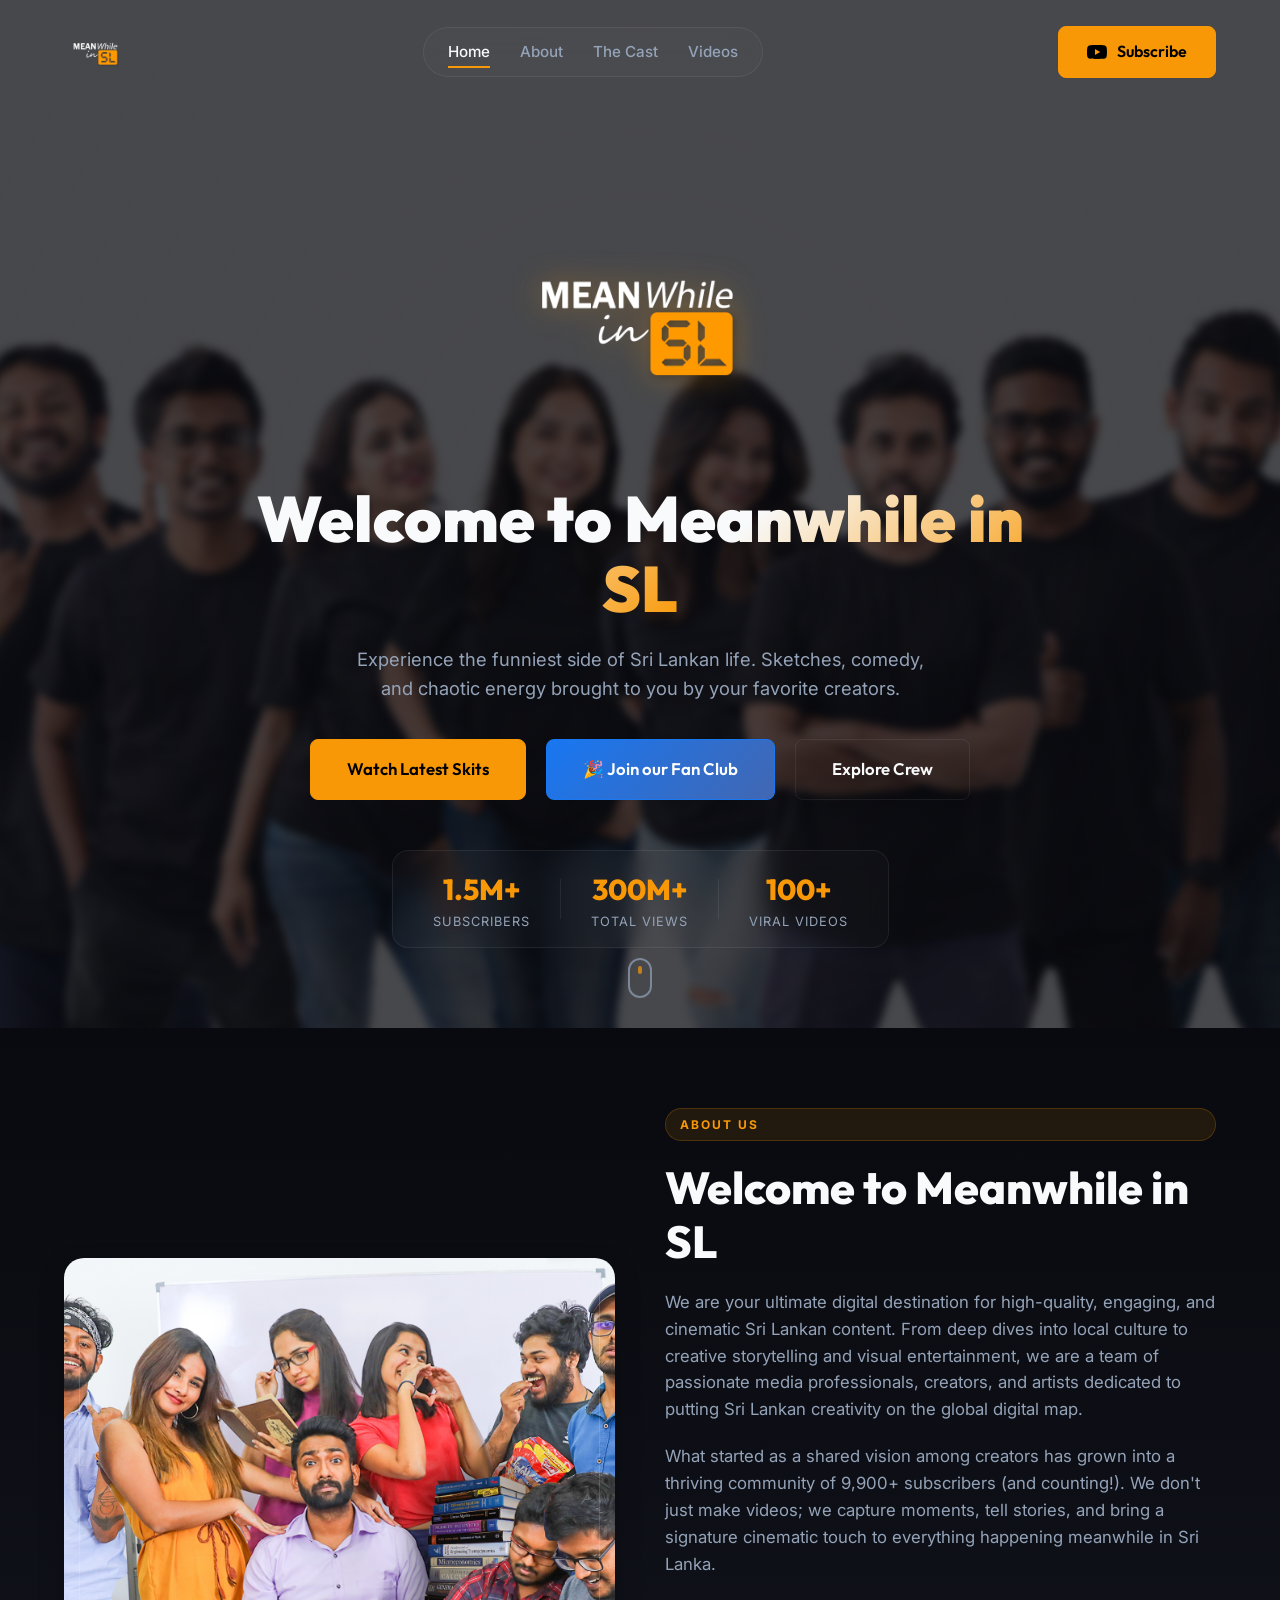
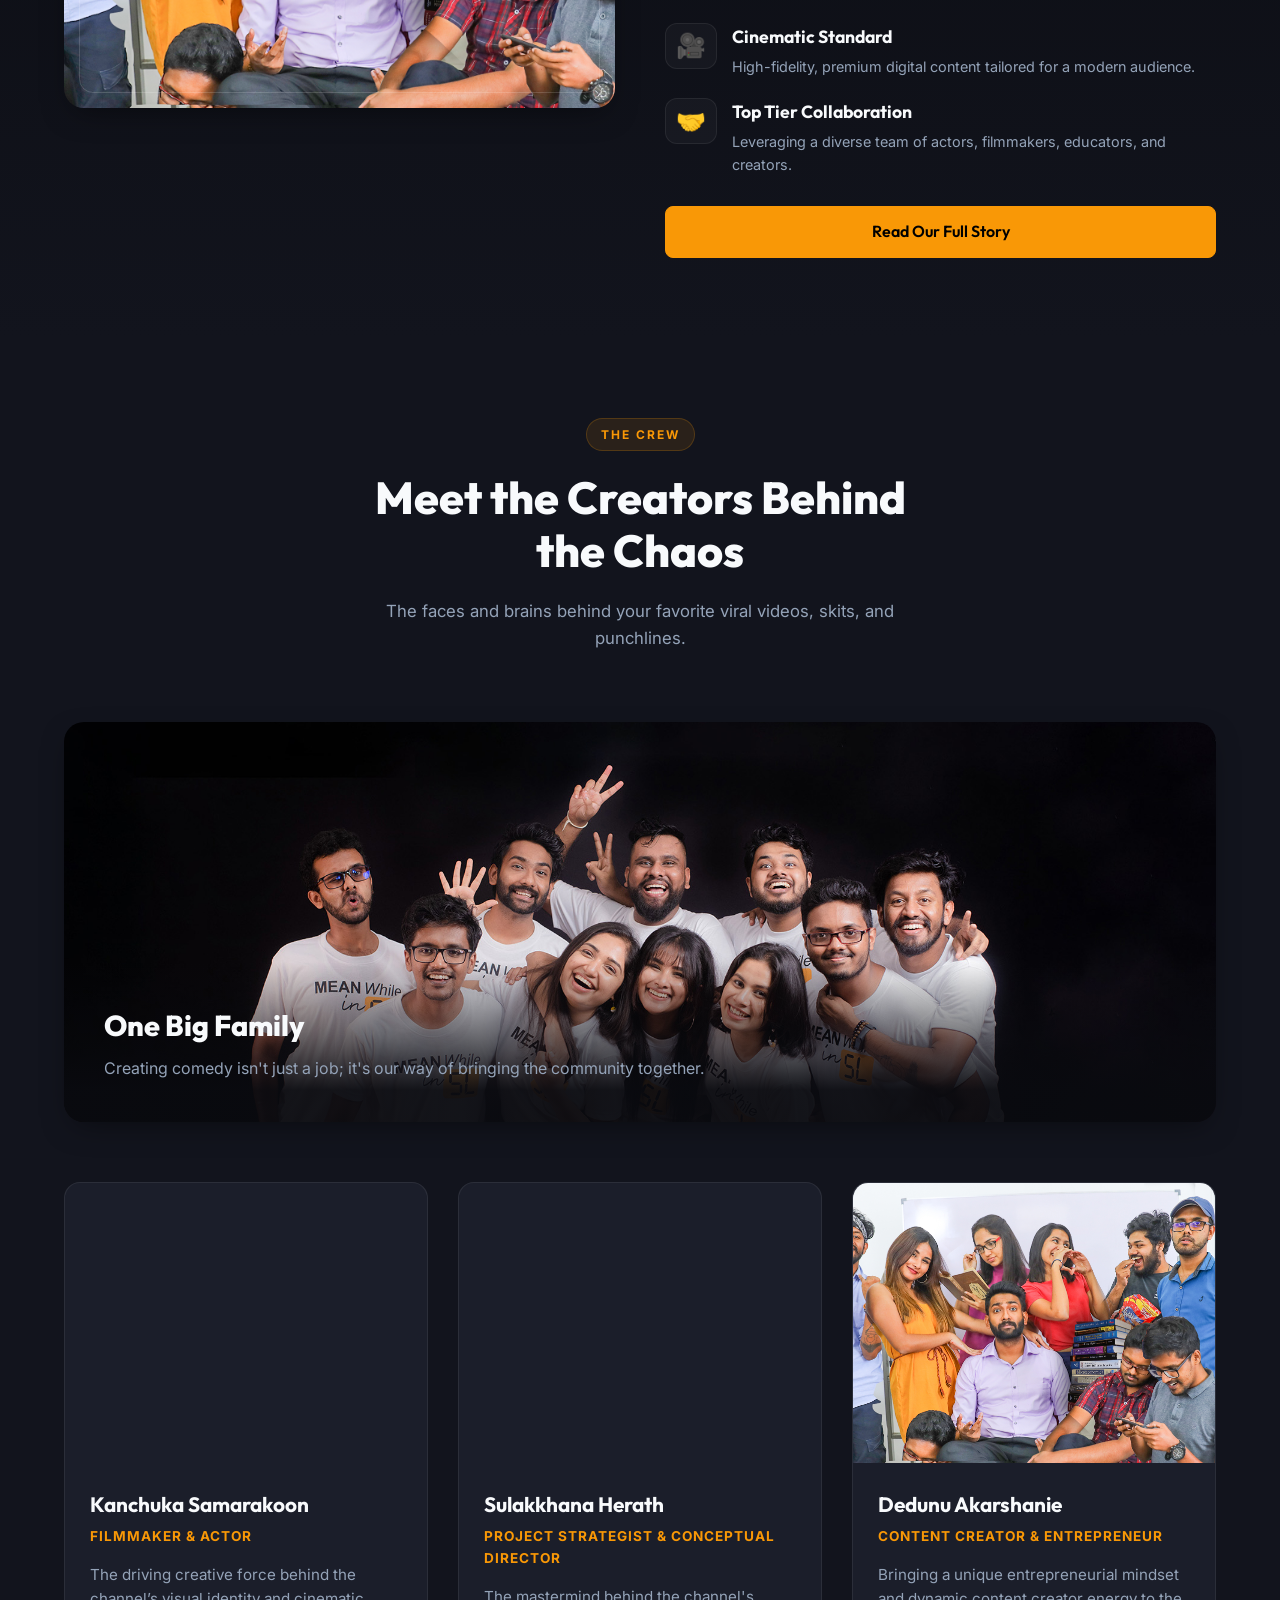
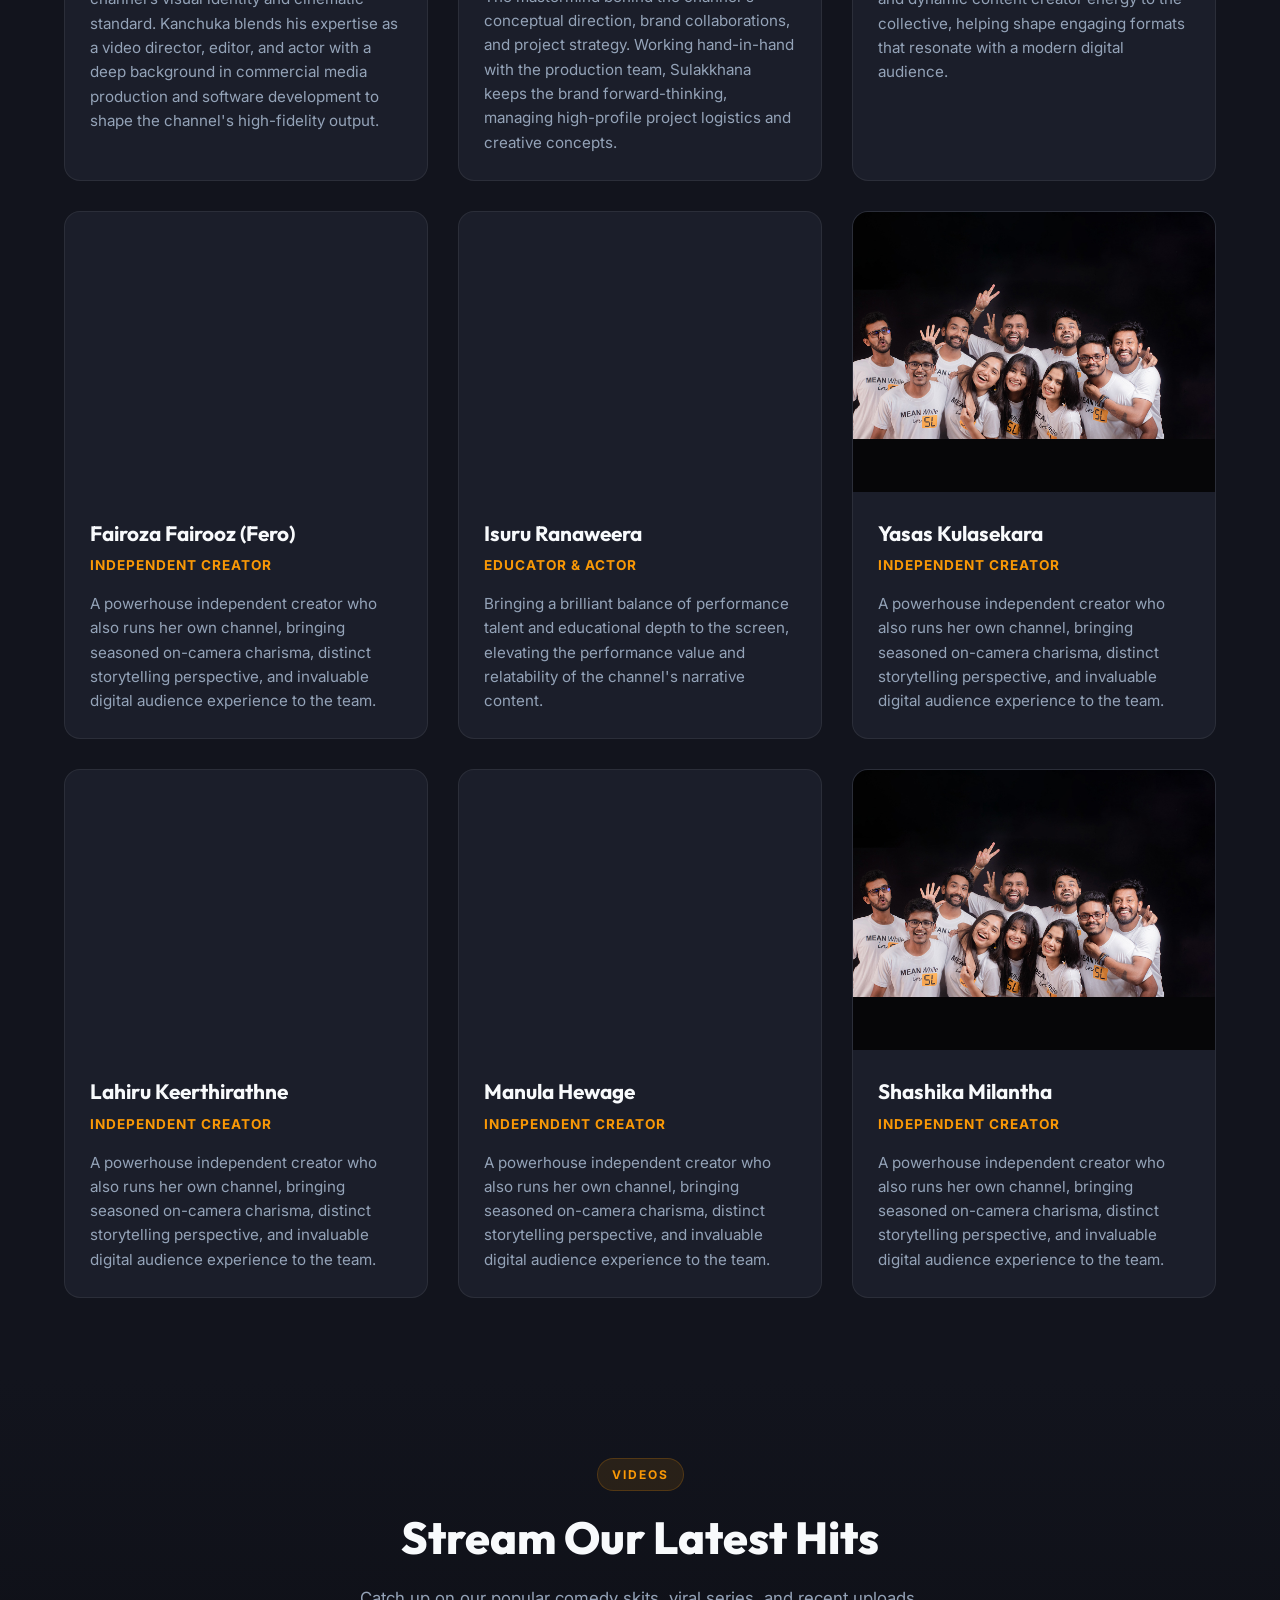
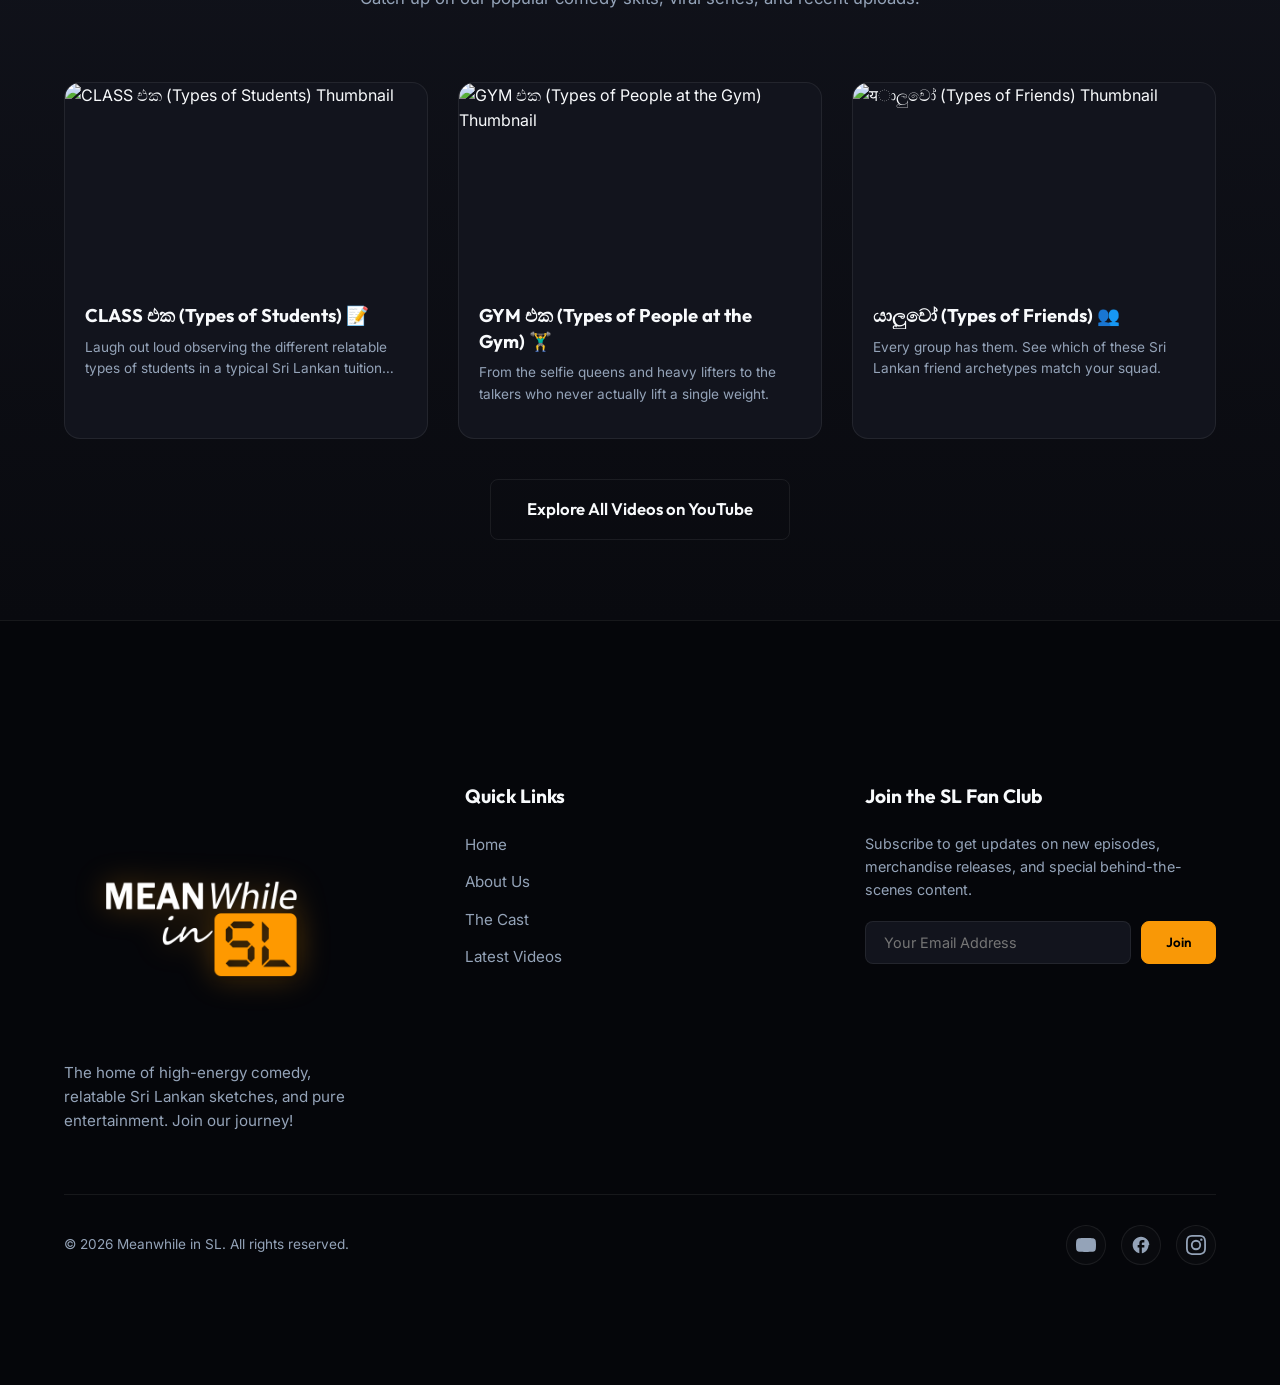
==== commit 4df70d77: "Add files via upload" ====
--- a/index.html
+++ b/index.html
@@ -146,41 +146,110 @@
                 </div>
             </div>
 
-            <div class="cast-grid reveal">
-                <!-- Cast 1 -->
-                <div class="cast-card">
-                    <div class="cast-avatar">
-                        <div class="avatar-placeholder" style="background-image: url('photo.jpg'); background-position: 10% 20%;"></div>
-                    </div>
-                    <div class="cast-info">
-                        <h3>Cast Members</h3>
-                        <span class="cast-role">Actors & Creatives</span>
-                        <p class="cast-bio">The wonderful, talented bunch bringing every character, script, and hilarious expression to life on screen.</p>
-                    </div>
-                </div>
-                <!-- Cast 2 -->
-                <div class="cast-card">
-                    <div class="cast-avatar">
-                        <div class="avatar-placeholder" style="background-image: url('Untitled-1.jpg'); background-position: 50% 10%;"></div>
-                    </div>
-                    <div class="cast-info">
-                        <h3>Production Team</h3>
-                        <span class="cast-role">Direction & Scripting</span>
-                        <p class="cast-bio">Working behind the camera, writing the witty dialogues, and editing the high-energy content you love.</p>
-                    </div>
-                </div>
-                <!-- Cast 3 -->
-                <div class="cast-card">
-                    <div class="cast-avatar">
-                        <div class="avatar-placeholder" style="background-image: url('meanwhile%20in%20sl%20channel%20art%202024%20copy%202.jpg'); background-position: 50% 50%;"></div>
-                    </div>
-                    <div class="cast-info">
-                        <h3>Creative Directors</h3>
-                        <span class="cast-role">Concept & Planning</span>
-                        <p class="cast-bio">Developing relatable storylines, directing shots, and managing the overall channel creative path.</p>
-                    </div>
-                </div>
-            </div>
+                       <!-- Subsection 2: Talent -->
+            <div class="team-subsection reveal">
+                <div class="team-grid-3">
+                      <div class="team-member-card">
+                        <div class="team-avatar">
+                            <div class="avatar-placeholder" style="background-image: url('https://scontent.fcmb1-2.fna.fbcdn.net/v/t39.30808-6/484182328_9840777942613437_3595091647632153605_n.jpg?stp=dst-jpg_tt6&cstp=mx1860x2048&ctp=s1860x2048&_nc_cat=100&ccb=1-7&_nc_sid=a5f93a&_nc_ohc=pTIH4A0-7n8Q7kNvwGMl-Ba&_nc_oc=AdqKL68I0Cy5PTVkeO1D-a4w556RmDHoKwRbZXMNMr2Cmqdtb182wT_cDc7JpOEt8nYH-avmyz1Nv10QKuK9nLFs&_nc_zt=23&_nc_ht=scontent.fcmb1-2.fna&_nc_gid=8f9nvWYu1uZVJVTSD2maiw&_nc_ss=7b2a8&oh=00_Af_EumTuJ__yi1Lal_dc9yAH9bTE7ZhTrc1whgiegSqM9g&oe=6A362487'); background-position: 20% 30%;"></div>
+                        </div>
+                        <div class="team-info">
+                            <h3>Kanchuka Samarakoon</h3>
+                            <span class="member-role">Filmmaker & Actor</span>
+                            <p class="member-bio">The driving creative force behind the channel’s visual identity and cinematic standard. Kanchuka blends his expertise as a video director, editor, and actor with a deep background in commercial media production and software development to shape the channel's high-fidelity output.</p>
+                        </div>
+                    </div>
+                    <div class="team-member-card">
+                        <div class="team-avatar">
+                            <div class="avatar-placeholder" style="background-image: url('https://scontent.fcmb1-2.fna.fbcdn.net/v/t39.30808-6/488657264_4105575099719403_1728680567372315993_n.jpg?stp=dst-jpg_tt6&cstp=mx960x958&ctp=s960x958&_nc_cat=104&ccb=1-7&_nc_sid=a5f93a&_nc_ohc=uIelOQU7lBUQ7kNvwGo5daE&_nc_oc=AdqvYMnGE994jOLUNqgHgzdgnNUOBDjjL971V-86fyXZ9jwnC0Uj0gipUsHZfQxMR44Fg5Xc3CO30T8Qs-6AyL7r&_nc_zt=23&_nc_ht=scontent.fcmb1-2.fna&_nc_gid=S4f-ZdOPDgukTjFBTirtqg&_nc_ss=7b2a8&oh=00_Af9TXsb6NcejXKk8uAgkrK7vMS9Me8RlwMsbPNKFryDBqw&oe=6A3626FC'); background-position: 40% 20%;"></div>
+                        </div>
+                        <div class="team-info">
+                            <h3>Sulakkhana Herath</h3>
+                            <span class="member-role">Project Strategist & Conceptual Director</span>
+                            <p class="member-bio">The mastermind behind the channel's conceptual direction, brand collaborations, and project strategy. Working hand-in-hand with the production team, Sulakkhana keeps the brand forward-thinking, managing high-profile project logistics and creative concepts.</p>
+                        </div>
+                    </div>
+                    <div class="team-member-card">
+                        <div class="team-avatar">
+                            <div class="avatar-placeholder" style="background-image: url('photo.jpg'); background-position: 60% 40%;"></div>
+                        </div>
+                        <div class="team-info">
+                            <h3>Dedunu Akarshanie</h3>
+                            <span class="member-role">Content Creator & Entrepreneur</span>
+                            <p class="member-bio">Bringing a unique entrepreneurial mindset and dynamic content creator energy to the collective, helping shape engaging formats that resonate with a modern digital audience.</p>
+                        </div>
+                    </div>
+
+                    <div class="team-member-card">
+                        <div class="team-avatar">
+                            <div class="avatar-placeholder" style="background-image: url('https://scontent.fcmb1-2.fna.fbcdn.net/v/t39.30808-6/515511561_30275424962101084_8523531295582062619_n.jpg?stp=dst-jpg_tt6&cstp=mx1966x1966&ctp=s1966x1966&_nc_cat=110&ccb=1-7&_nc_sid=6ee11a&_nc_ohc=gZBSkaACd34Q7kNvwFnrl_e&_nc_oc=AdqFomYxN5ThrzyV7MyHgVRDNwBGshxmyZD60FVOd7ufZYcOfGQfbRy0ekqt-UdoCUYG-NzE2x_EjopTVOihvU8L&_nc_zt=23&_nc_ht=scontent.fcmb1-2.fna&_nc_gid=MGii1XdE_7RMHGas6N5vRQ&_nc_ss=7b2a8&oh=00_Af8An-LPck3_M5XFbMUSpYa1E1An1EfNfpX2M_99PlxiVA&oe=6A36380D'); background-position: 70% 30%;"></div>
+                        </div>
+                        <div class="team-info">
+                            <h3>Fairoza Fairooz (Fero)</h3>
+                            <span class="member-role">Independent Creator</span>
+                            <p class="member-bio">A powerhouse independent creator who also runs her own channel, bringing seasoned on-camera charisma, distinct storytelling perspective, and invaluable digital audience experience to the team.</p>
+                        </div>
+                    </div>
+
+                    <div class="team-member-card">
+                        <div class="team-avatar">
+                            <div class="avatar-placeholder" style="background-image: url('https://scontent.fcmb1-2.fna.fbcdn.net/v/t39.30808-6/601808235_25302412516120381_256645897021459756_n.jpg?stp=dst-jpg_tt6&cstp=mx1638x1852&ctp=s1638x1852&_nc_cat=110&ccb=1-7&_nc_sid=a5f93a&_nc_ohc=XVgomjbQUlwQ7kNvwHAcsH2&_nc_oc=AdrqaNaQHyjct-Nr3asFlhQ10zSma9FpMFwknmZVzHQQ_bJiXrG6I_LnHNo1pOarkvTfn_p7psXCFCJaAhkyRic7&_nc_zt=23&_nc_ht=scontent.fcmb1-2.fna&_nc_gid=AtixOa9etHN5tB1AezlZ2g&_nc_ss=7b2a8&oh=00_Af_vdKR96hD-XTVXubIWyMxvbKn5I79IwVCP6eFOMK6bZw&oe=6A363878'); background-position: 10% 50%;"></div>
+                        </div>
+                        <div class="team-info">
+                            <h3>Isuru Ranaweera</h3>
+                            <span class="member-role">Educator & Actor</span>
+                            <p class="member-bio">Bringing a brilliant balance of performance talent and educational depth to the screen, elevating the performance value and relatability of the channel's narrative content.</p>
+                        </div>
+                    </div>
+
+                    <div class="team-member-card">
+                        <div class="team-avatar">
+                            <div class="avatar-placeholder" style="background-image: url('Untitled-1.jpg'); background-position: 70% 30%;"></div>
+                        </div>
+                        <div class="team-info">
+                            <h3>Yasas Kulasekara</h3>
+                            <span class="member-role">Independent Creator</span>
+                            <p class="member-bio">A powerhouse independent creator who also runs her own channel, bringing seasoned on-camera charisma, distinct storytelling perspective, and invaluable digital audience experience to the team.</p>
+                        </div>
+                    </div>
+
+                    <div class="team-member-card">
+                        <div class="team-avatar">
+                            <div class="avatar-placeholder" style="background-image: url('https://scontent.fcmb1-2.fna.fbcdn.net/v/t1.6435-9/186520827_1690759191118416_2384510120755830974_n.jpg?stp=dst-jpg_tt6&cstp=mx1440x1425&ctp=s1440x1425&_nc_cat=101&ccb=1-7&_nc_sid=6ee11a&_nc_ohc=bQYzRHZb1GAQ7kNvwGoNSG6&_nc_oc=Adp-79LAWg6LhqKLeEix5t8Qa_5PRWeR6vCyqoRhX8AncvQsznOZ_wyxI1EzN8u8H2C3svneJF_rygxF3Hb61lUW&_nc_zt=23&_nc_ht=scontent.fcmb1-2.fna&_nc_gid=57KlxtOS7j9lk-drKiVjGA&_nc_ss=7b2a8&oh=00_Af8YZm51aRBLws73SjzvhD0En1Uc7LjKgmI_7dLAVvZjxw&oe=6A57D6E5'); background-position: 70% 30%;"></div>
+                        </div>
+                        <div class="team-info">
+                            <h3>Lahiru Keerthirathne</h3>
+                            <span class="member-role">Independent Creator</span>
+                            <p class="member-bio">A powerhouse independent creator who also runs her own channel, bringing seasoned on-camera charisma, distinct storytelling perspective, and invaluable digital audience experience to the team.</p>
+                        </div>
+                    </div>
+
+                    <div class="team-member-card">
+                        <div class="team-avatar">
+                            <div class="avatar-placeholder" style="background-image: url('https://scontent.fcmb1-2.fna.fbcdn.net/v/t39.30808-6/438238572_1508297350066424_4063127439572100324_n.jpg?stp=dst-jpg_tt6&cstp=mx1629x2048&ctp=s1629x2048&_nc_cat=108&ccb=1-7&_nc_sid=a5f93a&_nc_ohc=VD_YWcc2CJkQ7kNvwG4Fwy5&_nc_oc=Adrei_QUAFx_NCNiV3bPZb-NLbKcKIUjuGgTkrv6tSY5BFxmfelxtFZEaWOWezL-OzmohigfeRN_NBU2i0sT9dhL&_nc_zt=23&_nc_ht=scontent.fcmb1-2.fna&_nc_gid=Upk8282l8UncvxelOsbb2g&_nc_ss=7b2a8&oh=00_Af-0rVIDV6WpaBI9V3Hkyhf9xjszJMHBGxS9OKE52aZBZg&oe=6A363A39'); background-position: 70% 30%;"></div>
+                        </div>
+                        <div class="team-info">
+                            <h3>Manula Hewage</h3>
+                            <span class="member-role">Independent Creator</span>
+                            <p class="member-bio">A powerhouse independent creator who also runs her own channel, bringing seasoned on-camera charisma, distinct storytelling perspective, and invaluable digital audience experience to the team.</p>
+                        </div>
+                    </div>
+
+                    <div class="team-member-card">
+                        <div class="team-avatar">
+                            <div class="avatar-placeholder" style="background-image: url('Untitled-1.jpg'); background-position: 70% 30%;"></div>
+                        </div>
+                        <div class="team-info">
+                            <h3>Shashika Milantha</h3>
+                            <span class="member-role">Independent Creator</span>
+                            <p class="member-bio">A powerhouse independent creator who also runs her own channel, bringing seasoned on-camera charisma, distinct storytelling perspective, and invaluable digital audience experience to the team.</p>
+                        </div>
+                    </div>
+
+
+                </div>
+            </div>
+
         </div>
     </section>
 
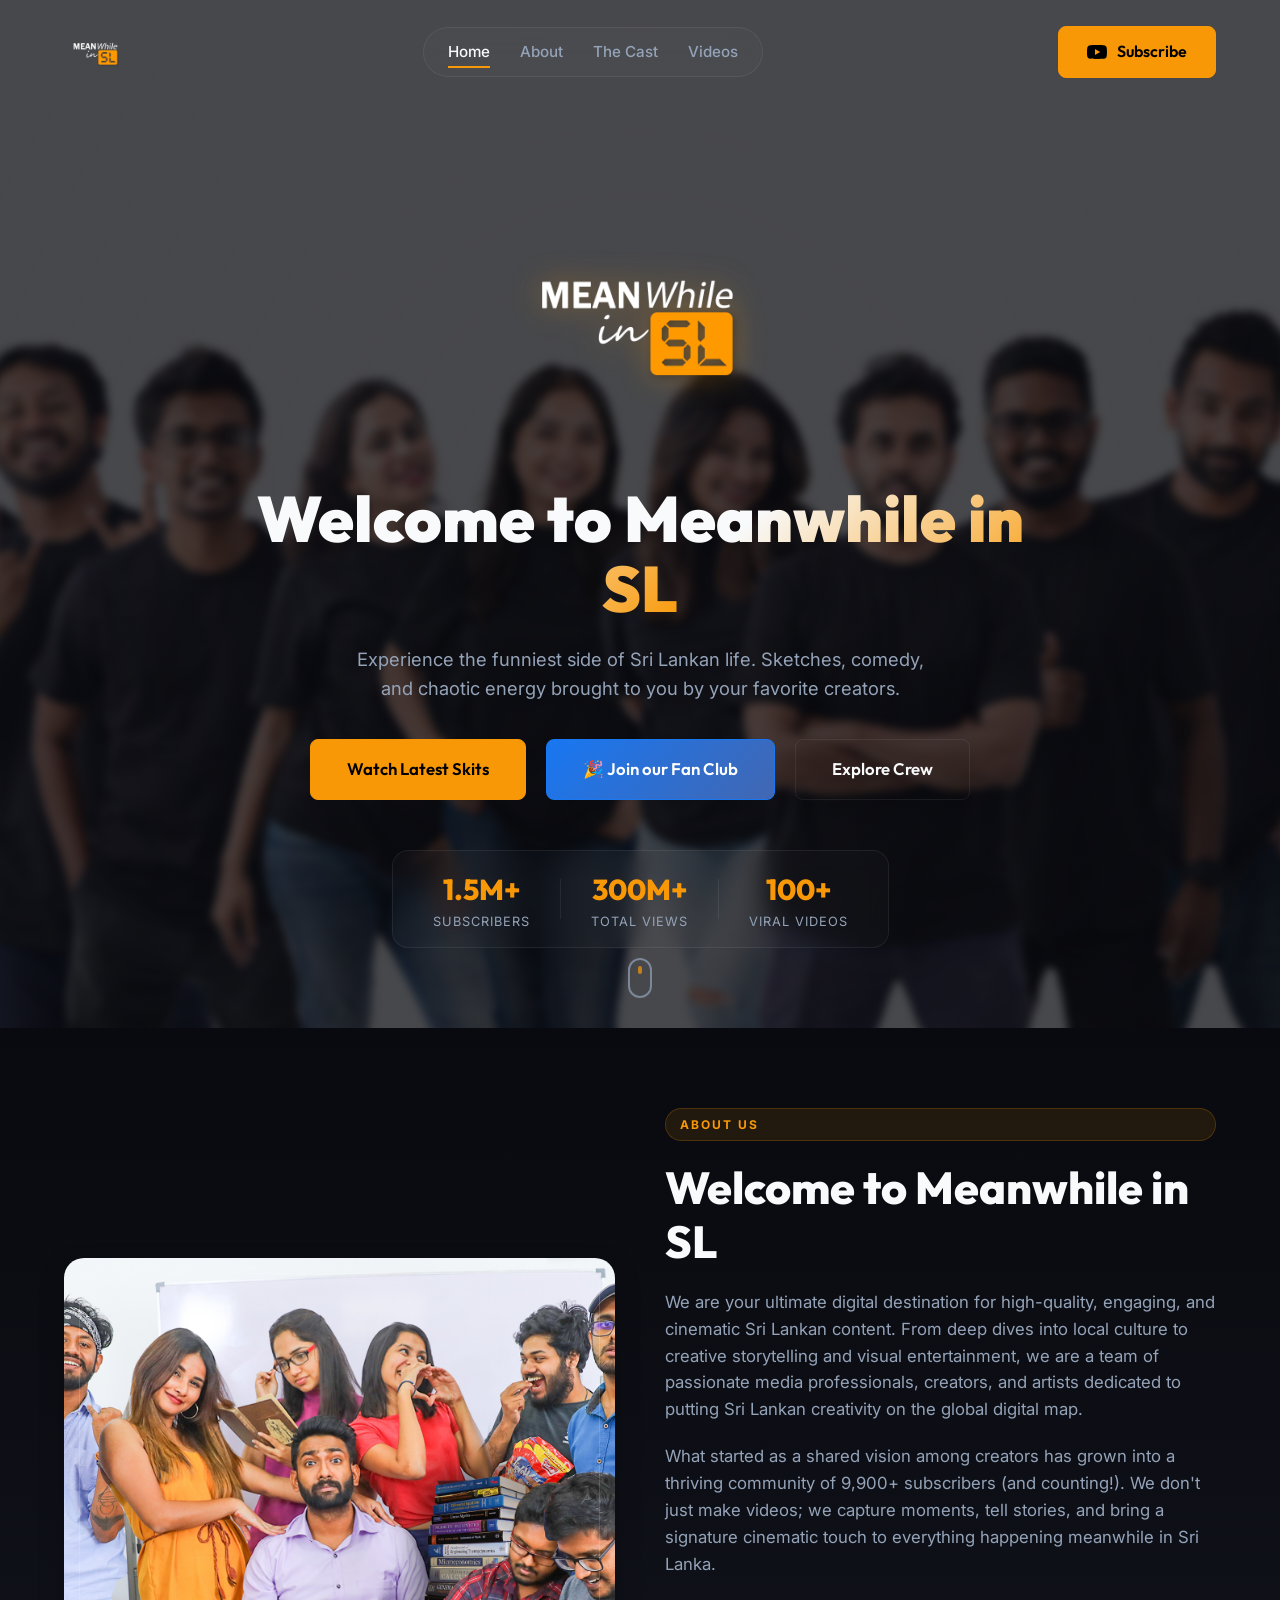
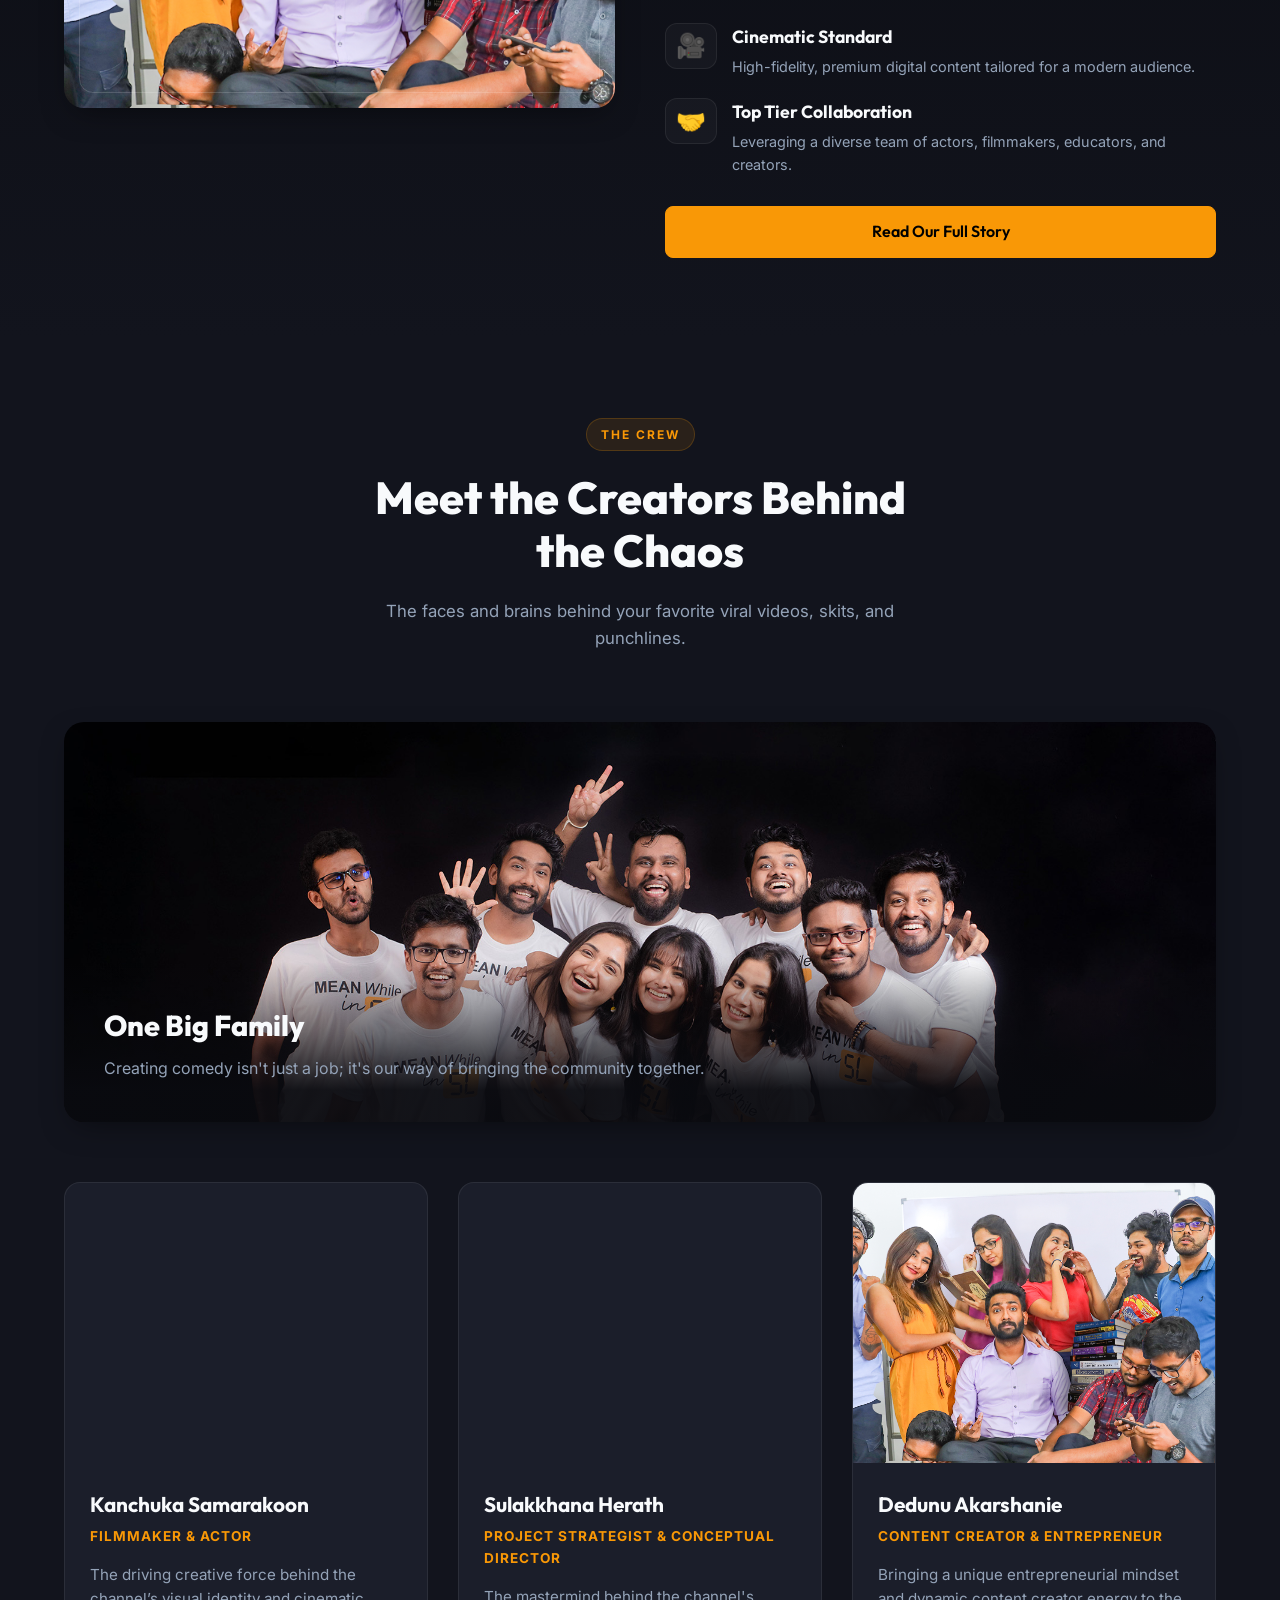
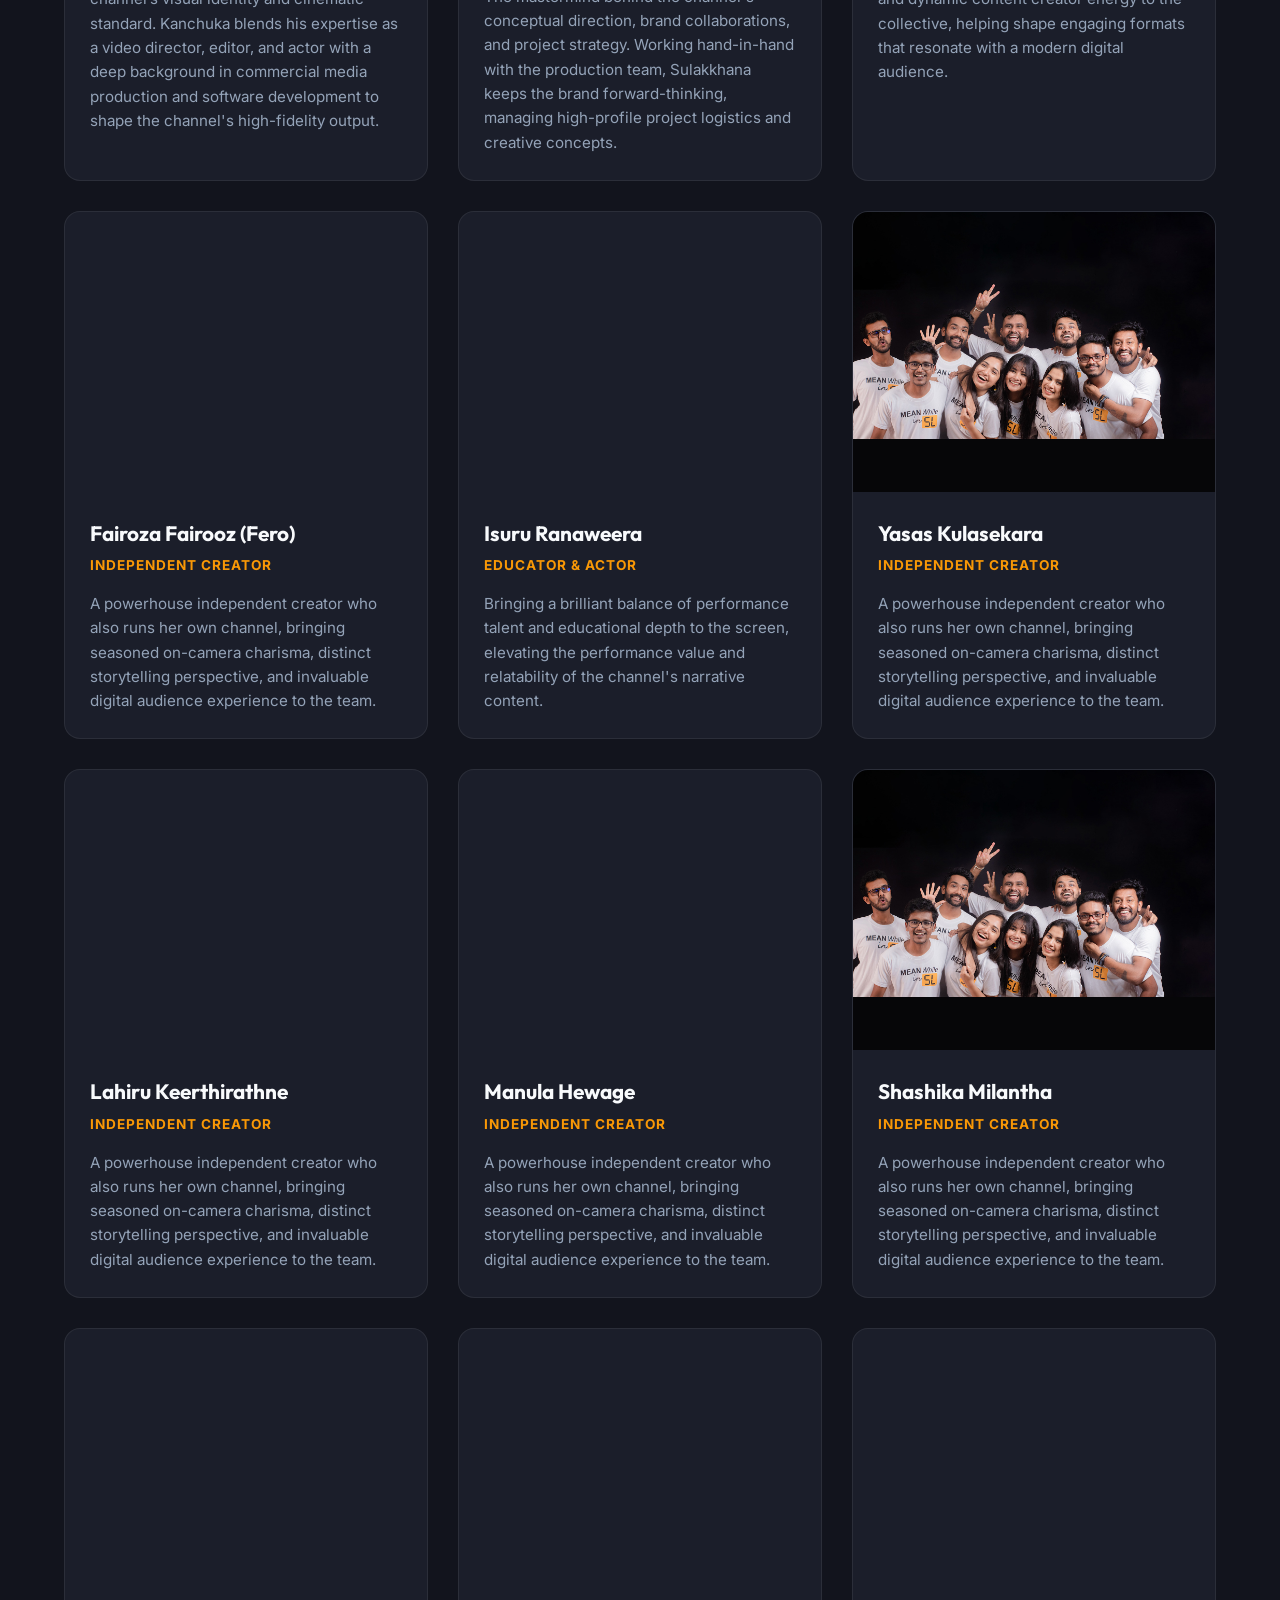
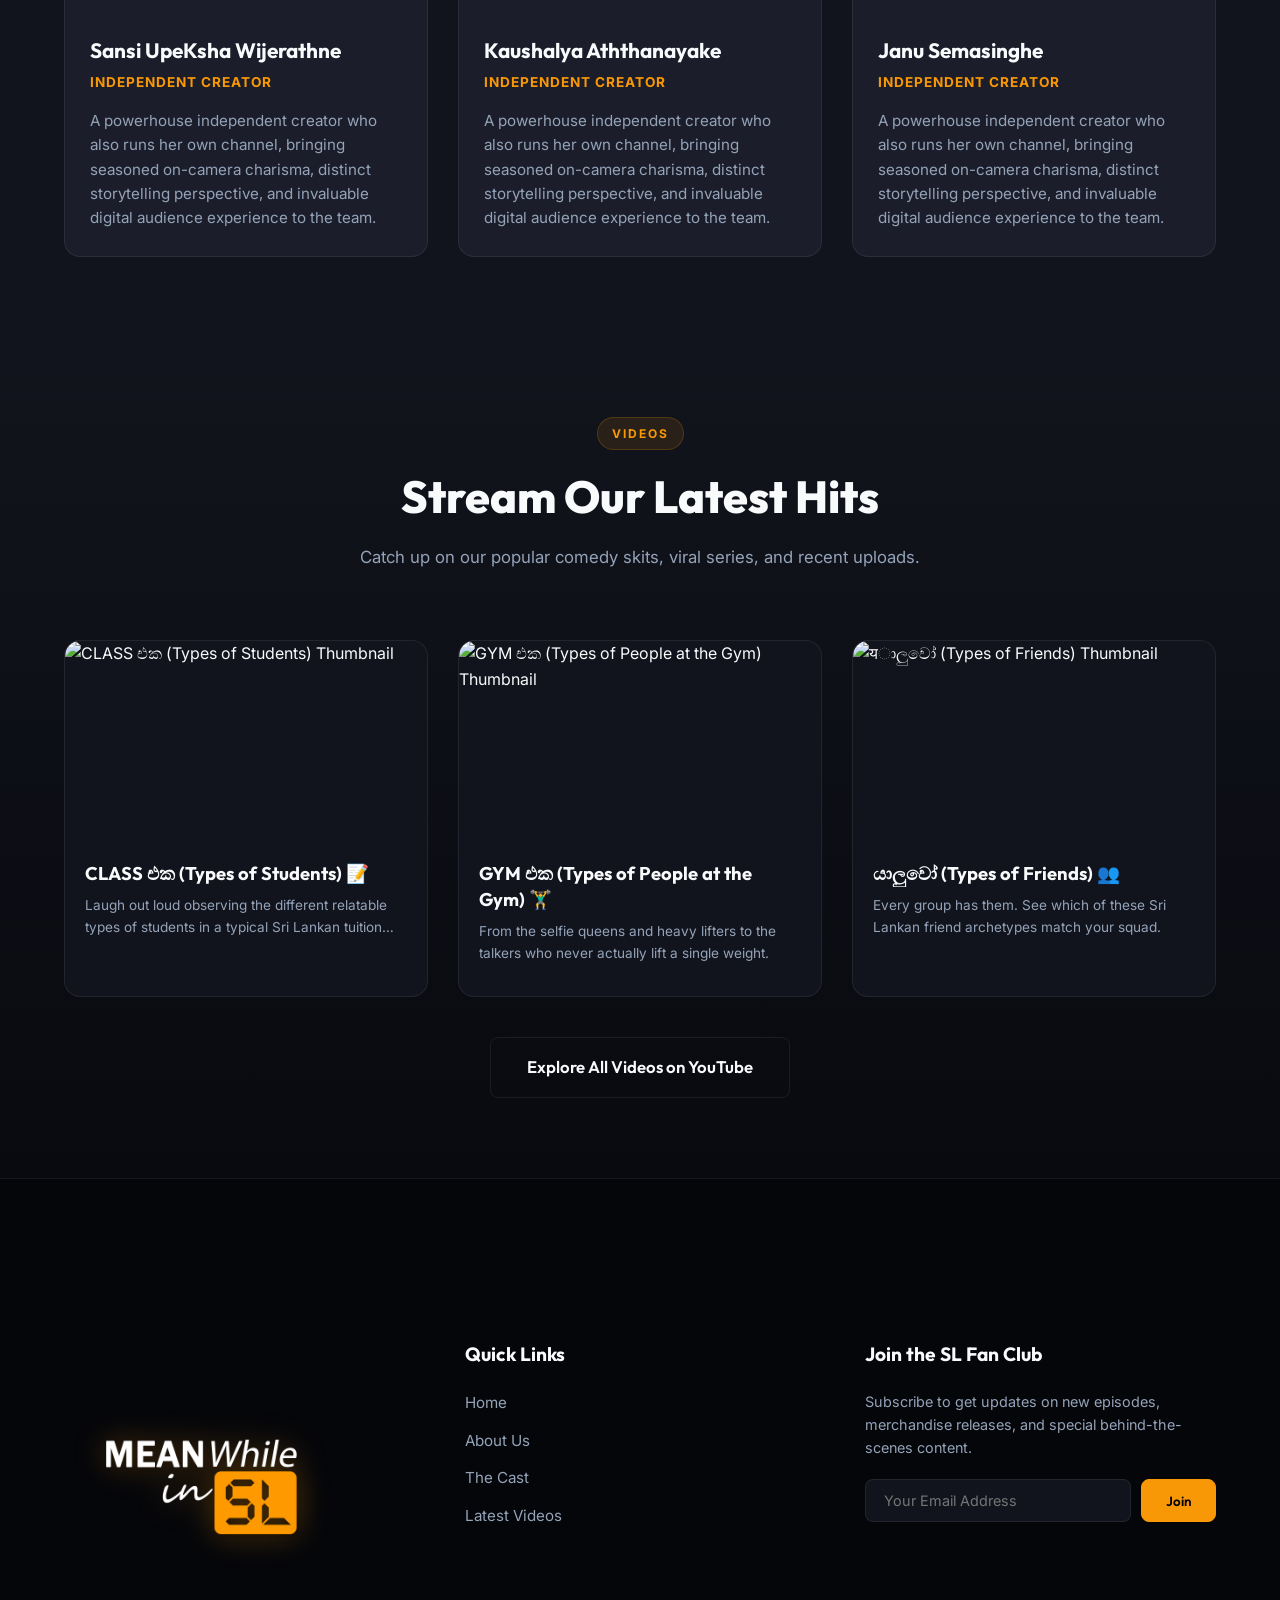
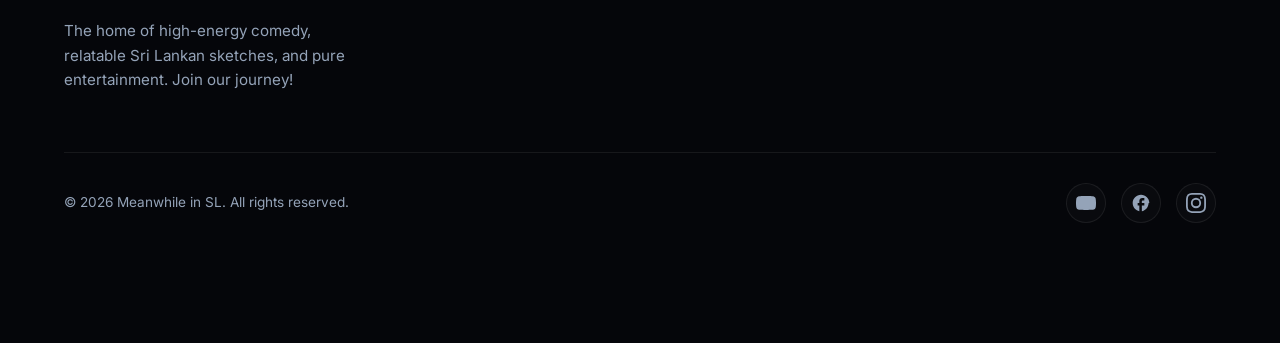
==== commit b68dcc80: "Add files via upload" ====
--- a/index.html
+++ b/index.html
@@ -246,6 +246,41 @@
                         </div>
                     </div>
 
+                  
+
+                         <div class="team-member-card">
+                        <div class="team-avatar">
+                            <div class="avatar-placeholder" style="background-image: url('https://scontent.fcmb1-2.fna.fbcdn.net/v/t39.30808-6/651011608_1283713257298047_5096351845243053608_n.jpg?stp=dst-jpg_tt6&cstp=mx828x828&ctp=s828x828&_nc_cat=100&ccb=1-7&_nc_sid=a5f93a&_nc_ohc=rpkoGnnWb_UQ7kNvwHzX-aY&_nc_oc=AdrrUGJY__wXteHphEX5G5olXwjkJ73JMnWpkyAfYR4qTuQ-0ZTJkLkQdgQ86LK3N2ItwnsrjhHFZACK7gJw9o0m&_nc_zt=23&_nc_ht=scontent.fcmb1-2.fna&_nc_gid=XN3F_ri_dUWiSXCG1PwX6Q&_nc_ss=7b2a8&oh=00_Af-A7dZH6tgIb0bcTkLYlOjCGeKYGz6HjtQJS-tUAe8Zhw&oe=6A376002'); background-position: 70% 30%;"></div>
+                        </div>
+                        <div class="team-info">
+                            <h3>Sansi UpeKsha Wijerathne</h3>
+                            <span class="member-role">Independent Creator</span>
+                            <p class="member-bio">A powerhouse independent creator who also runs her own channel, bringing seasoned on-camera charisma, distinct storytelling perspective, and invaluable digital audience experience to the team.</p>
+                        </div>
+                    </div>
+
+                     <div class="team-member-card">
+                        <div class="team-avatar">
+                            <div class="avatar-placeholder" style="background-image: url('https://scontent.fcmb1-2.fna.fbcdn.net/v/t39.30808-6/701409465_904237219344209_6409391645635217049_n.jpg?stp=dst-jpg_tt6&cstp=mx1536x1546&ctp=s1536x1546&_nc_cat=107&ccb=1-7&_nc_sid=6ee11a&_nc_ohc=FVcTmlkBpZ4Q7kNvwHXrhyE&_nc_oc=Adqs2unZ5HVs_k3yKjzuY_CE089JamAVTzXggnu-jpjBtwEwHnfBKzMiH1j9_VU0whiy_jsfh-SGmXO4GbDhNnh5&_nc_zt=23&_nc_ht=scontent.fcmb1-2.fna&_nc_gid=LIf2Yda3asoNqPhiR1qQQg&_nc_ss=7b2a8&oh=00_Af858pPJ4KG-4WxpoxDlyb03GPRgVloP2mjBjEzGeUyZwQ&oe=6A376B40'); background-position: 70% 30%;"></div>
+                        </div>
+                        <div class="team-info">
+                            <h3>Kaushalya Aththanayake</h3>
+                            <span class="member-role">Independent Creator</span>
+                            <p class="member-bio">A powerhouse independent creator who also runs her own channel, bringing seasoned on-camera charisma, distinct storytelling perspective, and invaluable digital audience experience to the team.</p>
+                        </div>
+                    </div>
+
+                    <div class="team-member-card">
+                        <div class="team-avatar">
+                            <div class="avatar-placeholder" style="background-image: url('https://scontent.fcmb1-2.fna.fbcdn.net/v/t39.30808-6/605688656_914795998095007_4520557961984002978_n.jpg?stp=dst-jpg_tt6&cstp=mx853x858&ctp=s853x858&_nc_cat=110&ccb=1-7&_nc_sid=a5f93a&_nc_ohc=3bA34d5ywhsQ7kNvwHreoBo&_nc_oc=AdqBS1QRHT27SUCy41jKXNxDoKKJsIzGsvzjvijtN8Si5gvbgsD-cceYhHfQZfL-AiDnEqCD0sQzfzASPGP0LIF5&_nc_zt=23&_nc_ht=scontent.fcmb1-2.fna&_nc_gid=1mQMWb7CsW07IzGGGfndPA&_nc_ss=7b2a8&oh=00_Af_HgaooNWxg0Eza1FGWj8sYHUQGW3hL0Ixfvywvlf-tcA&oe=6A3753C3'); background-position: 70% 30%;"></div>
+                        </div>
+                        <div class="team-info">
+                            <h3>Janu Semasinghe</h3>
+                            <span class="member-role">Independent Creator</span>
+                            <p class="member-bio">A powerhouse independent creator who also runs her own channel, bringing seasoned on-camera charisma, distinct storytelling perspective, and invaluable digital audience experience to the team.</p>
+                        </div>
+                    </div>
+
 
                 </div>
             </div>
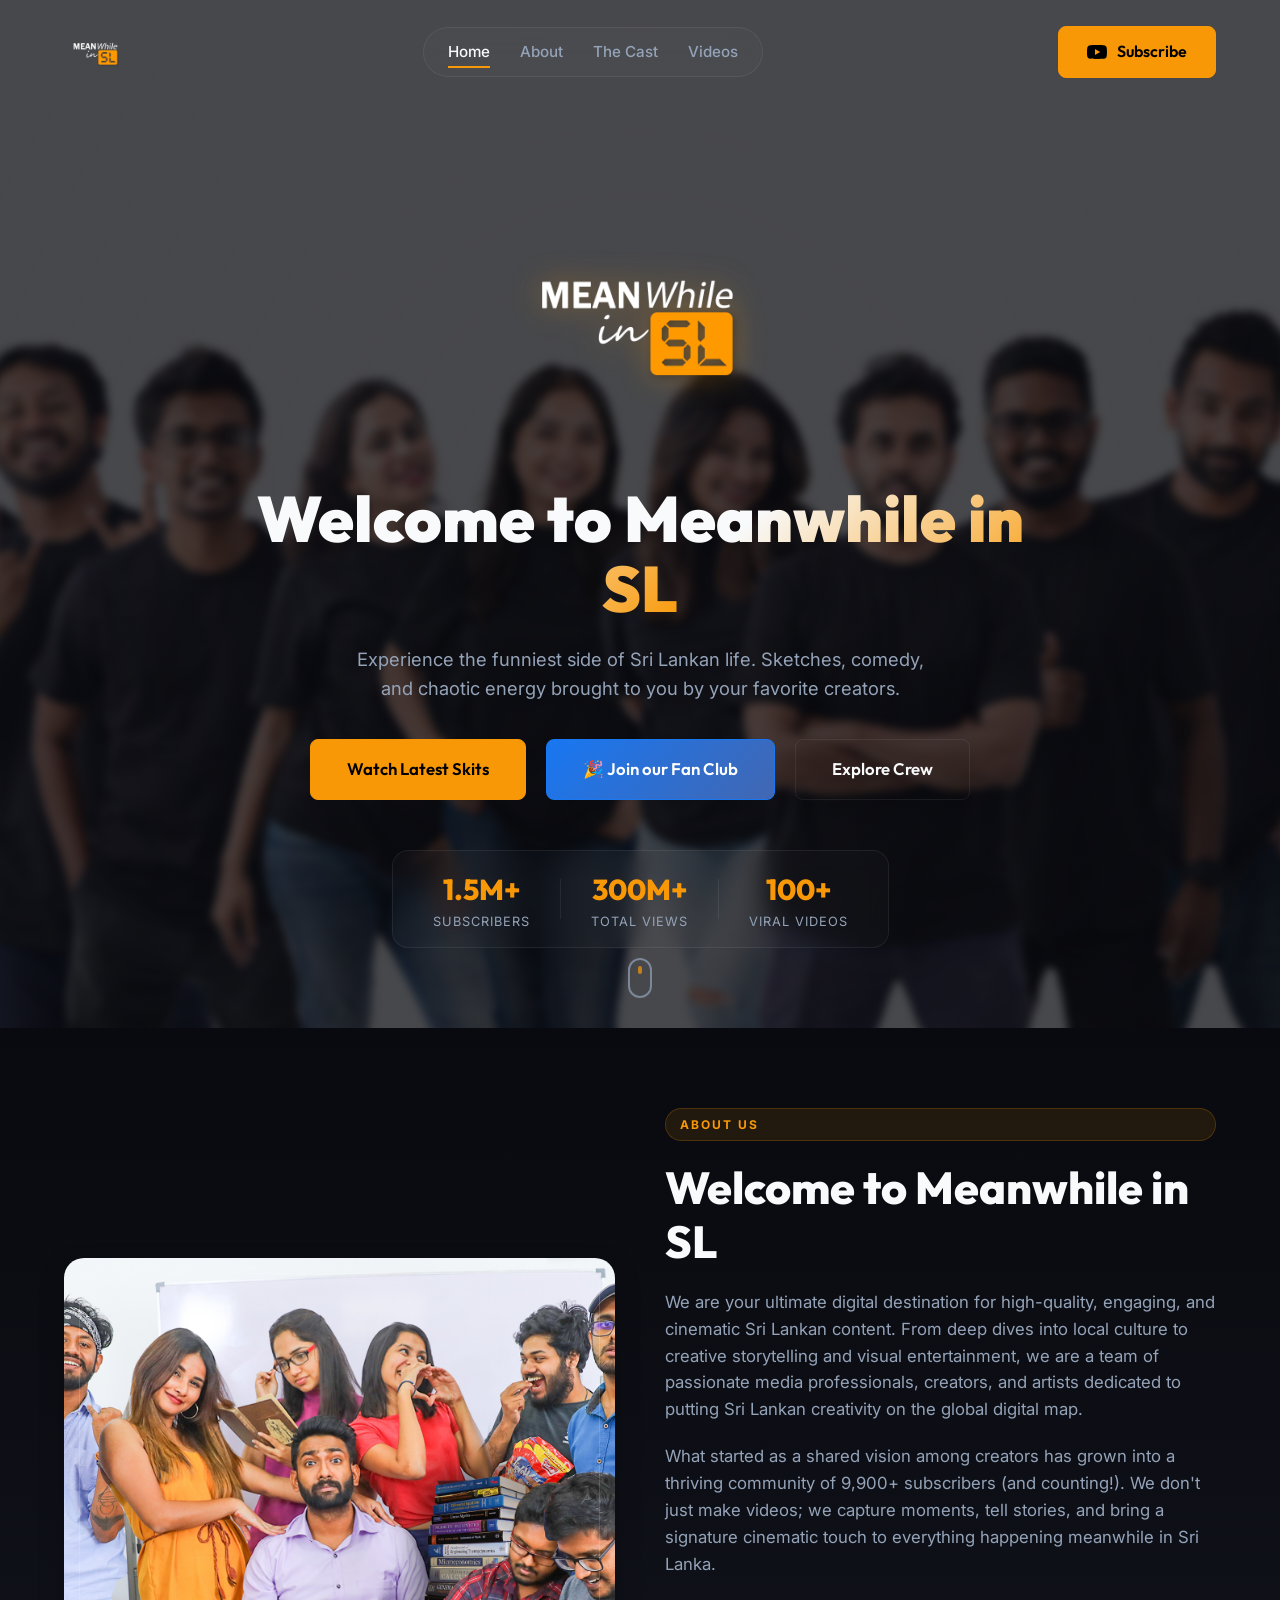
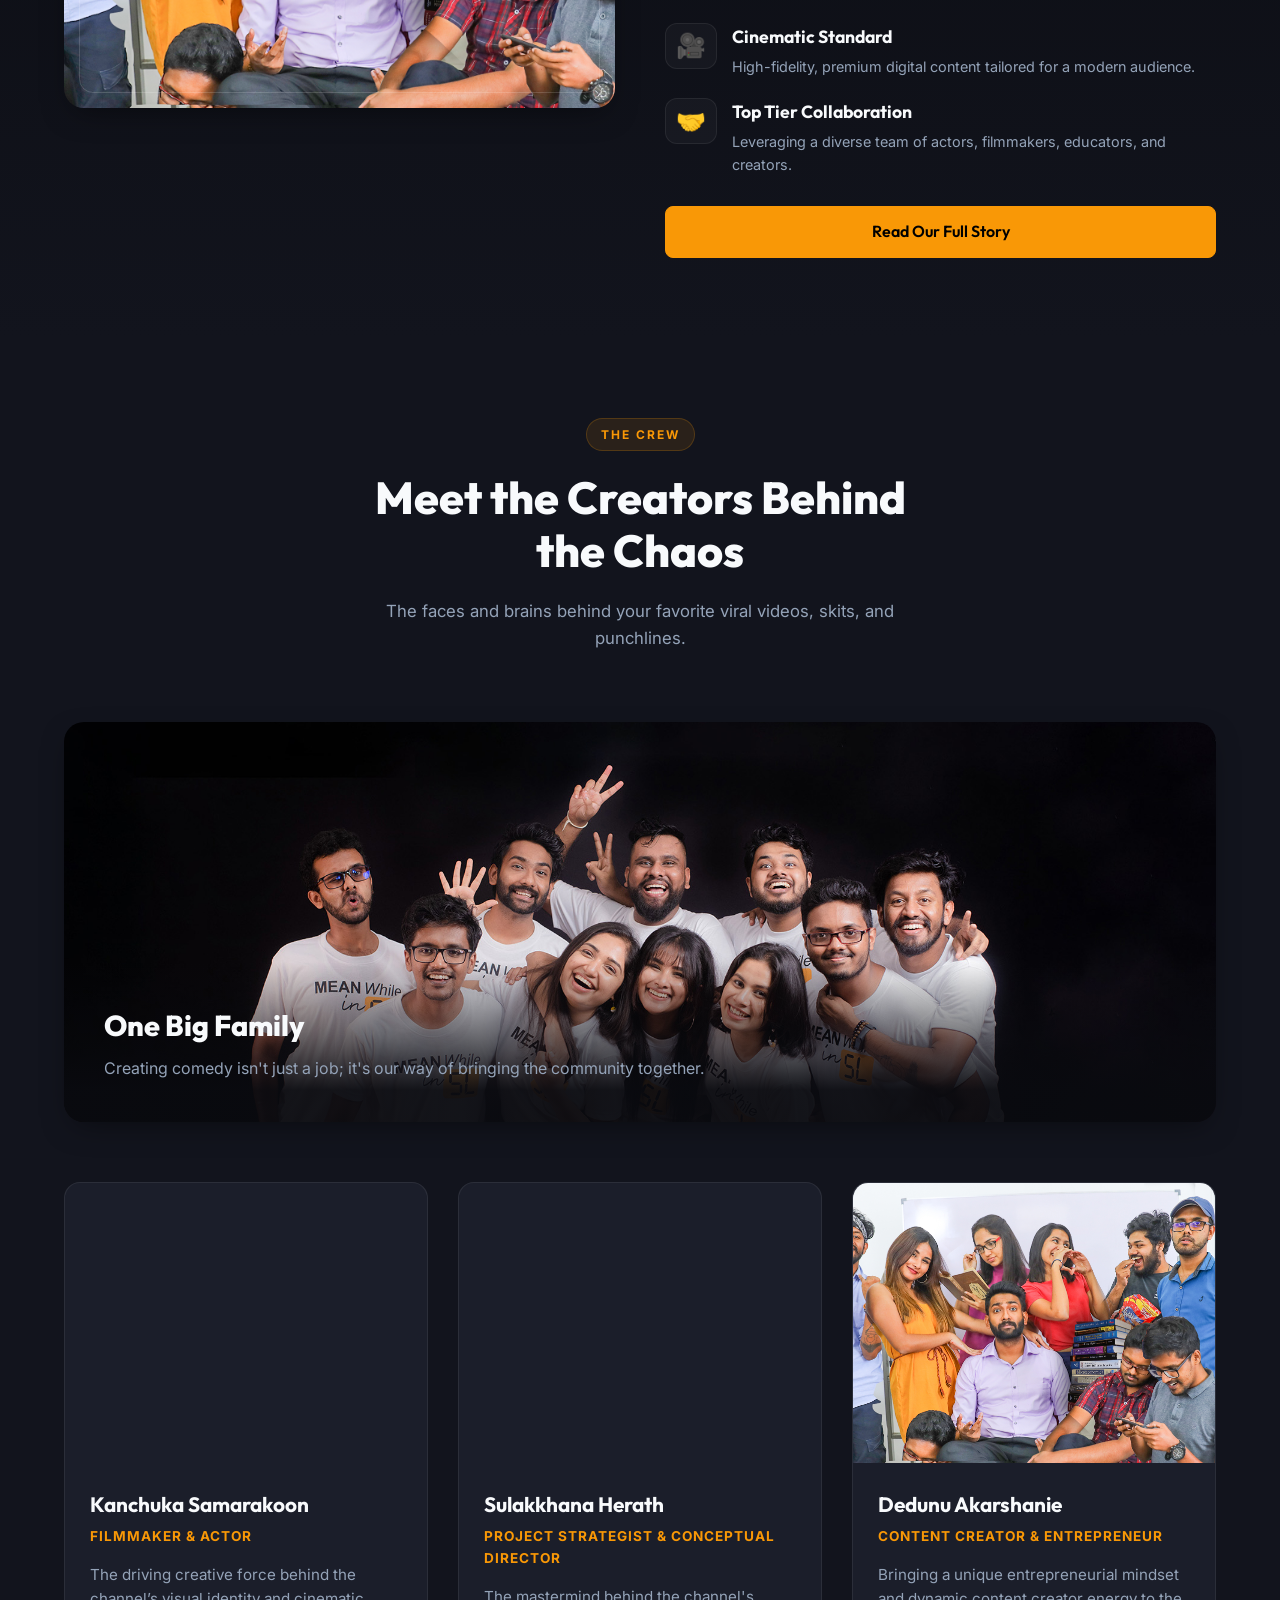
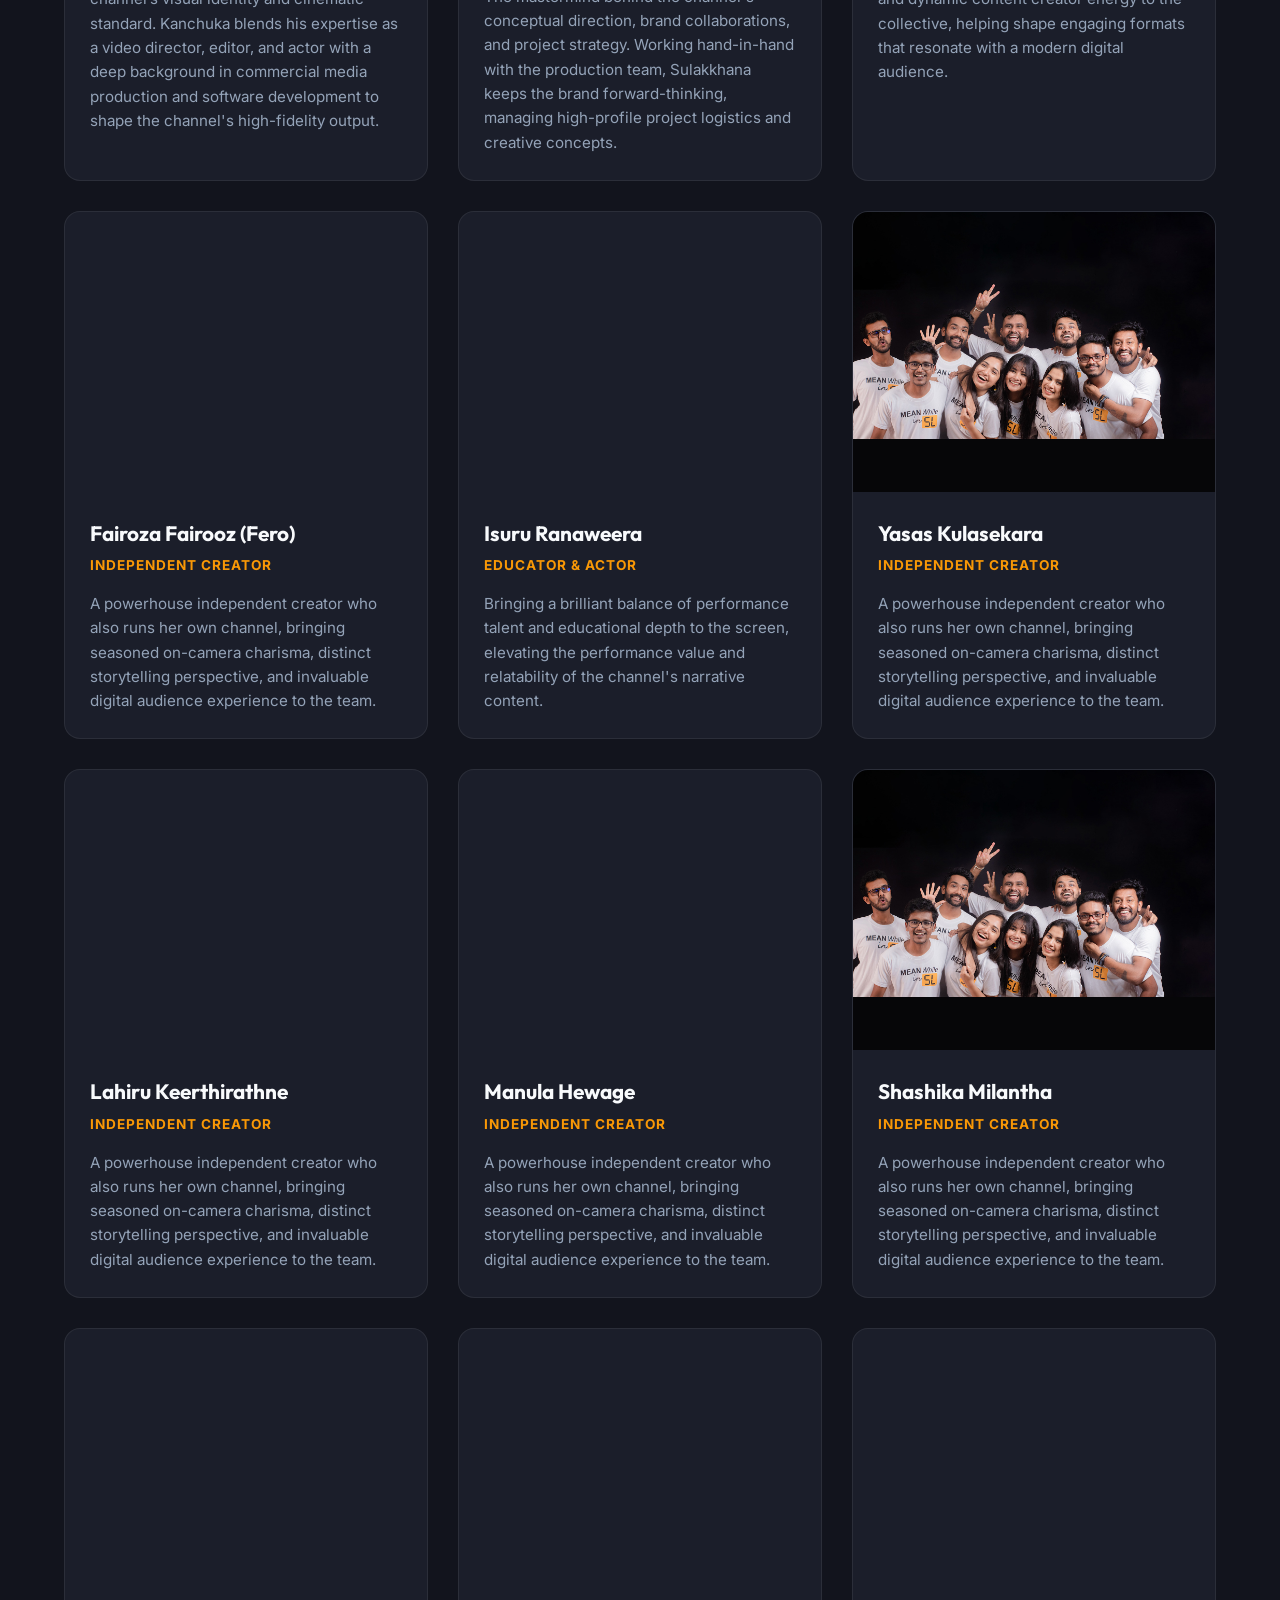
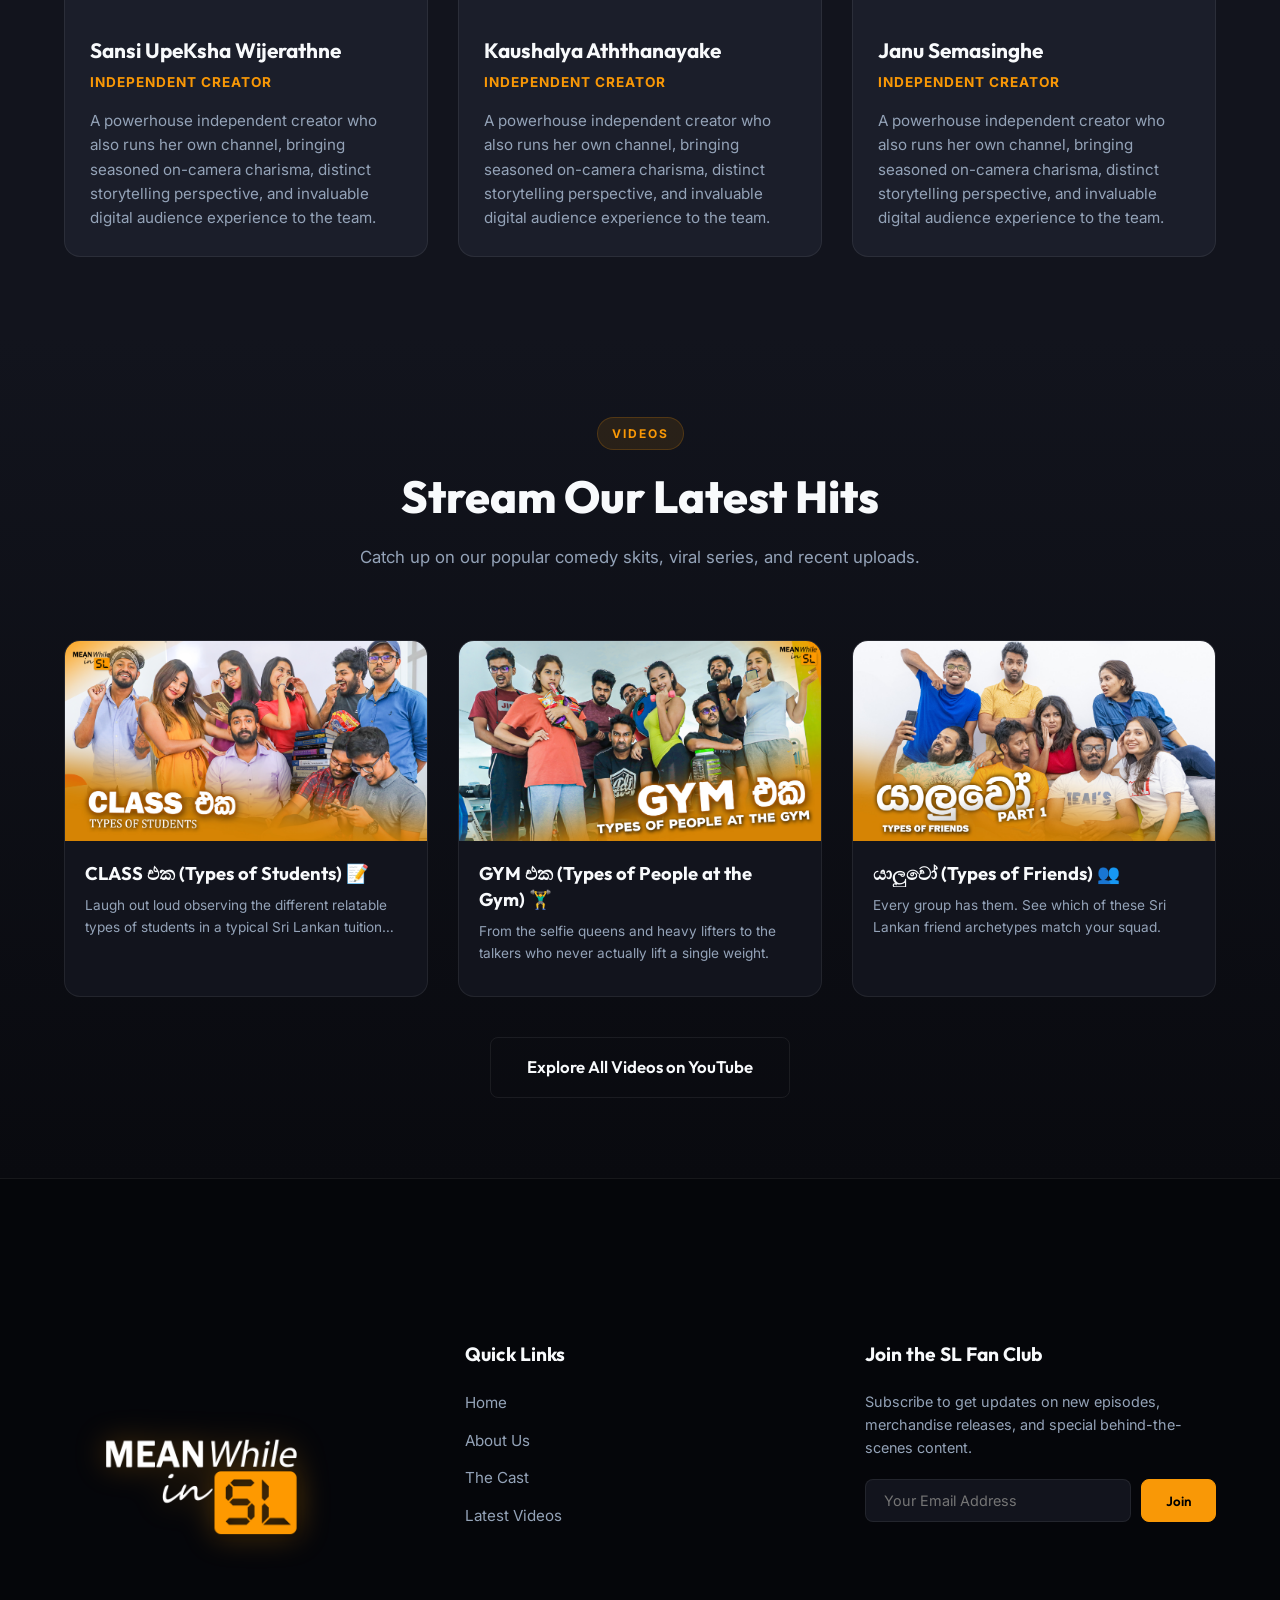
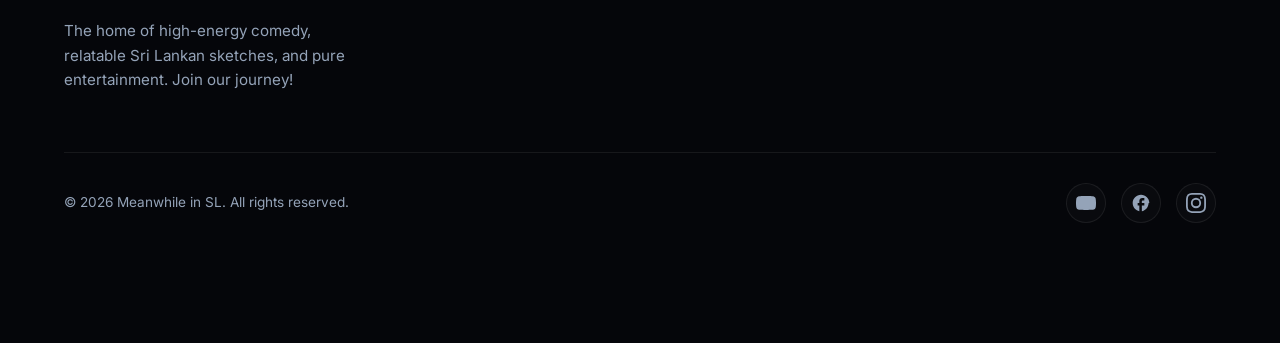
==== commit af501e07: "Add files via upload" ====
--- a/index.html
+++ b/index.html
@@ -301,7 +301,7 @@
                 <!-- Video Card 1 -->
                 <a href="https://www.youtube.com/watch?v=Gk747vO0y1U" target="_blank" class="video-card">
                     <div class="video-thumbnail">
-                        <img src="https://img.youtube.com/vi/Gk747vO0y1U/hqdefault.jpg" alt="CLASS එක (Types of Students) Thumbnail" class="thumb-img">
+                        <img src="classroom.jpg" alt="CLASS එක (Types of Students) Thumbnail" class="thumb-img">
                         <div class="play-overlay">
                             <span class="play-btn-circle">
                                 <svg class="icon-play" viewBox="0 0 24 24" width="24" height="24">
@@ -319,7 +319,7 @@
                 <!-- Video Card 2 -->
                 <a href="https://www.youtube.com/watch?v=6m3i4oW9a5Q" target="_blank" class="video-card">
                     <div class="video-thumbnail">
-                        <img src="https://img.youtube.com/vi/6m3i4oW9a5Q/hqdefault.jpg" alt="GYM එක (Types of People at the Gym) Thumbnail" class="thumb-img">
+                        <img src="gym eka.jpg" alt="GYM එක (Types of People at the Gym) Thumbnail" class="thumb-img">
                         <div class="play-overlay">
                             <span class="play-btn-circle">
                                 <svg class="icon-play" viewBox="0 0 24 24" width="24" height="24">
@@ -337,7 +337,7 @@
                 <!-- Video Card 3 -->
                 <a href="https://www.youtube.com/watch?v=R2jN2_gG1zQ" target="_blank" class="video-card">
                     <div class="video-thumbnail">
-                        <img src="https://img.youtube.com/vi/R2jN2_gG1zQ/hqdefault.jpg" alt="यාලුවෝ (Types of Friends) Thumbnail" class="thumb-img">
+                        <img src="types of friends copy.jpg" alt="यාලුවෝ (Types of Friends) Thumbnail" class="thumb-img">
                         <div class="play-overlay">
                             <span class="play-btn-circle">
                                 <svg class="icon-play" viewBox="0 0 24 24" width="24" height="24">
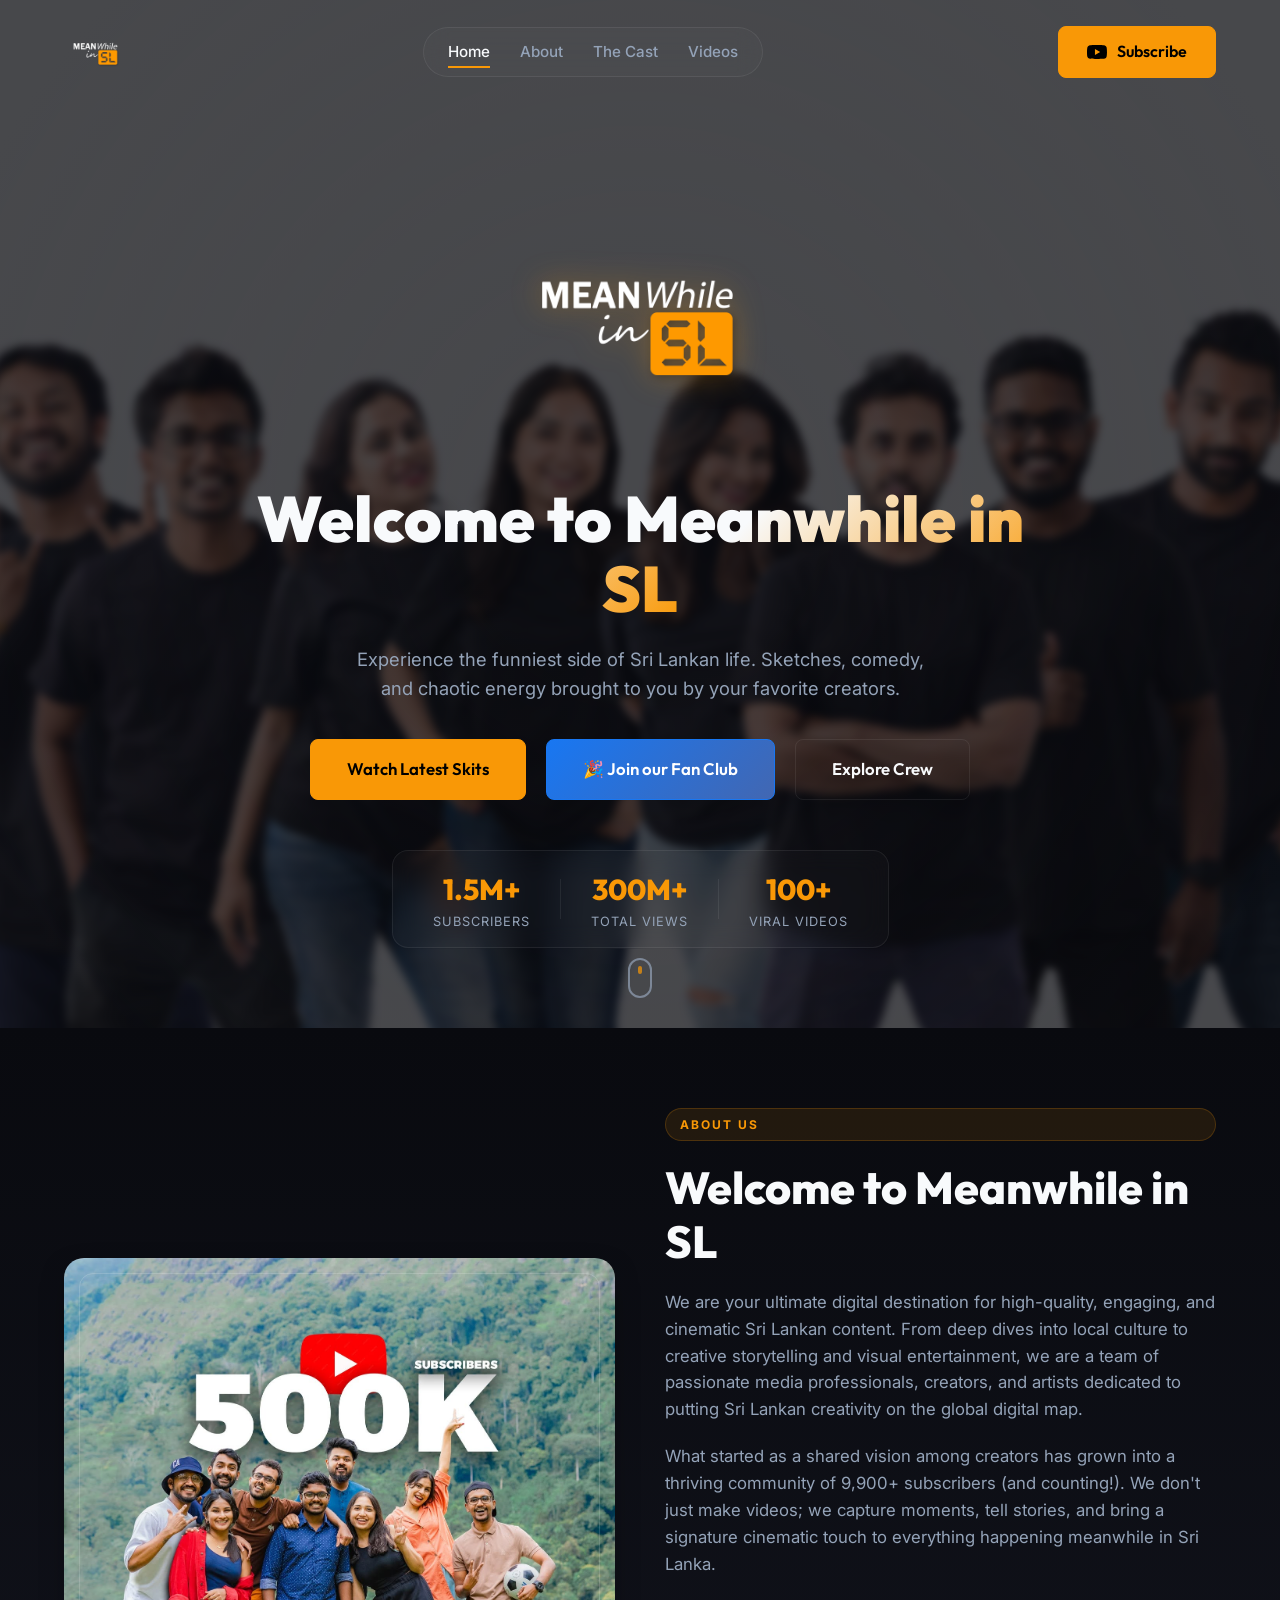
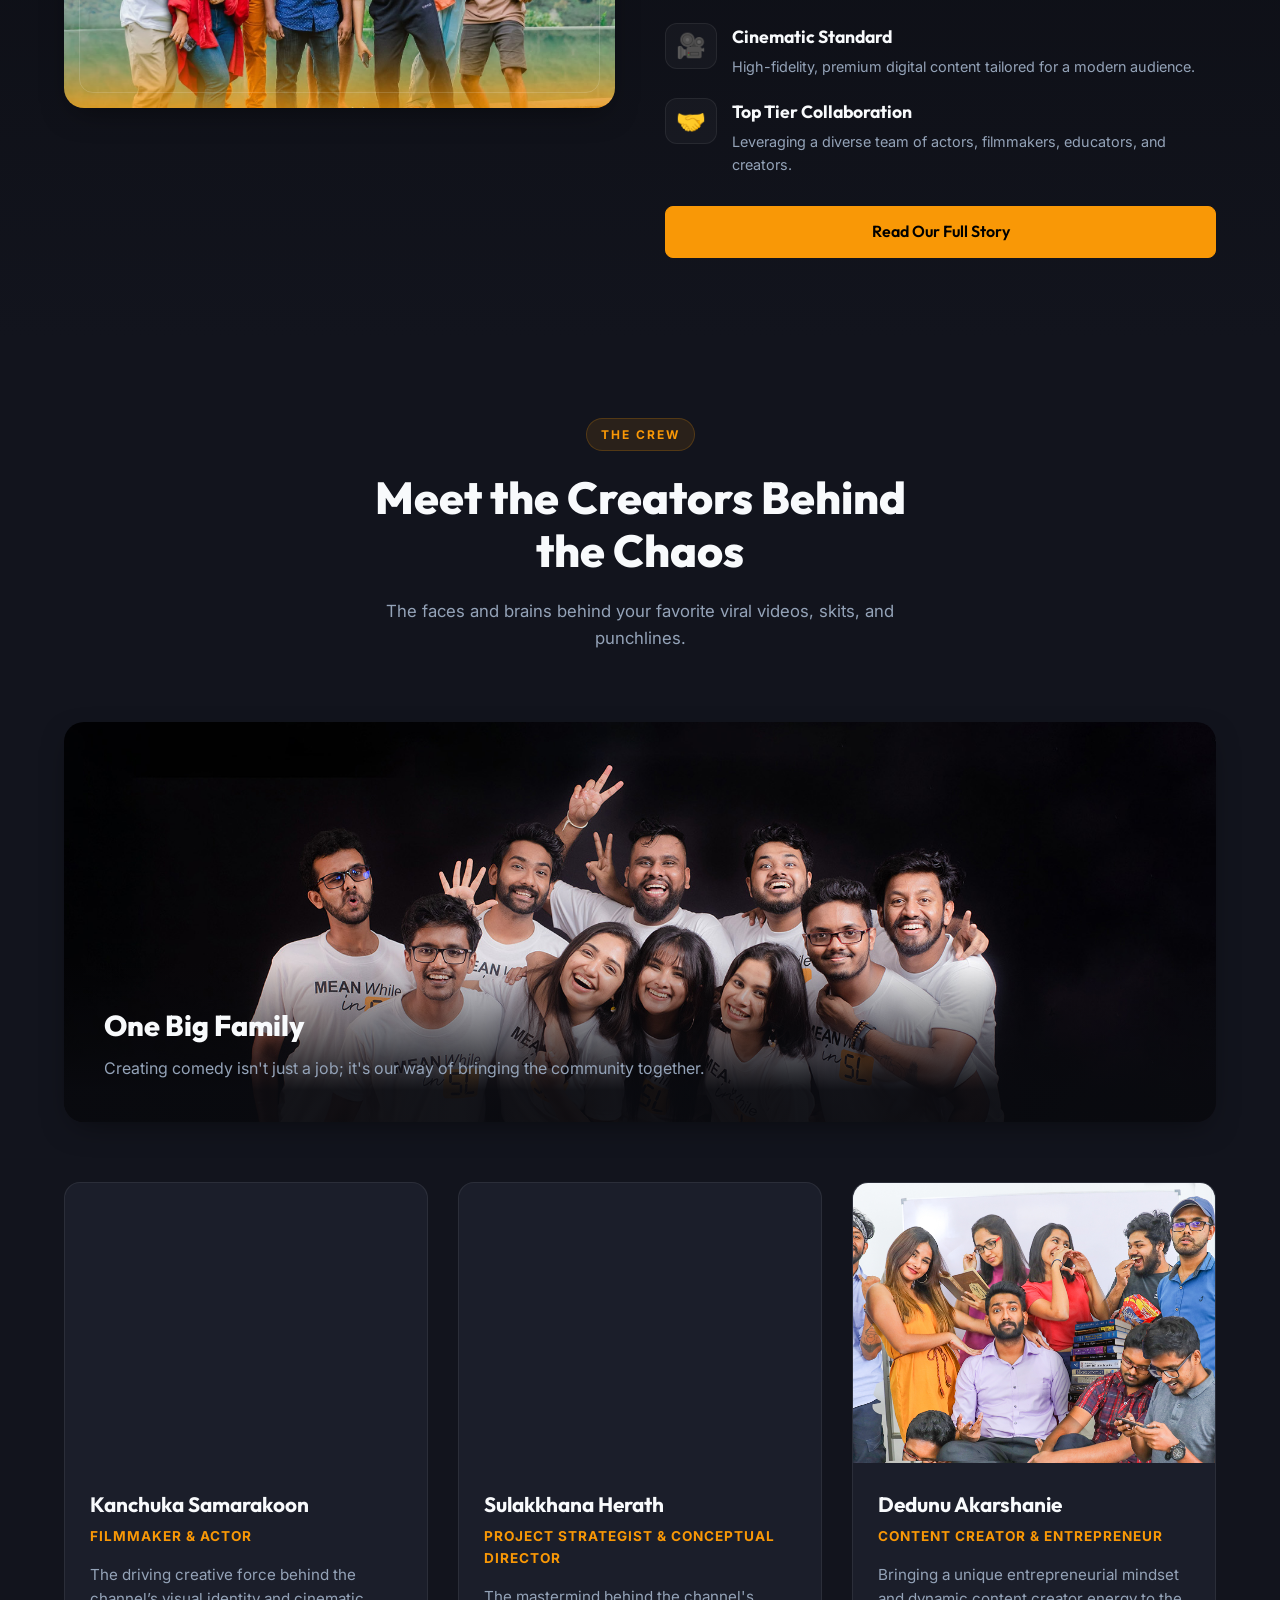
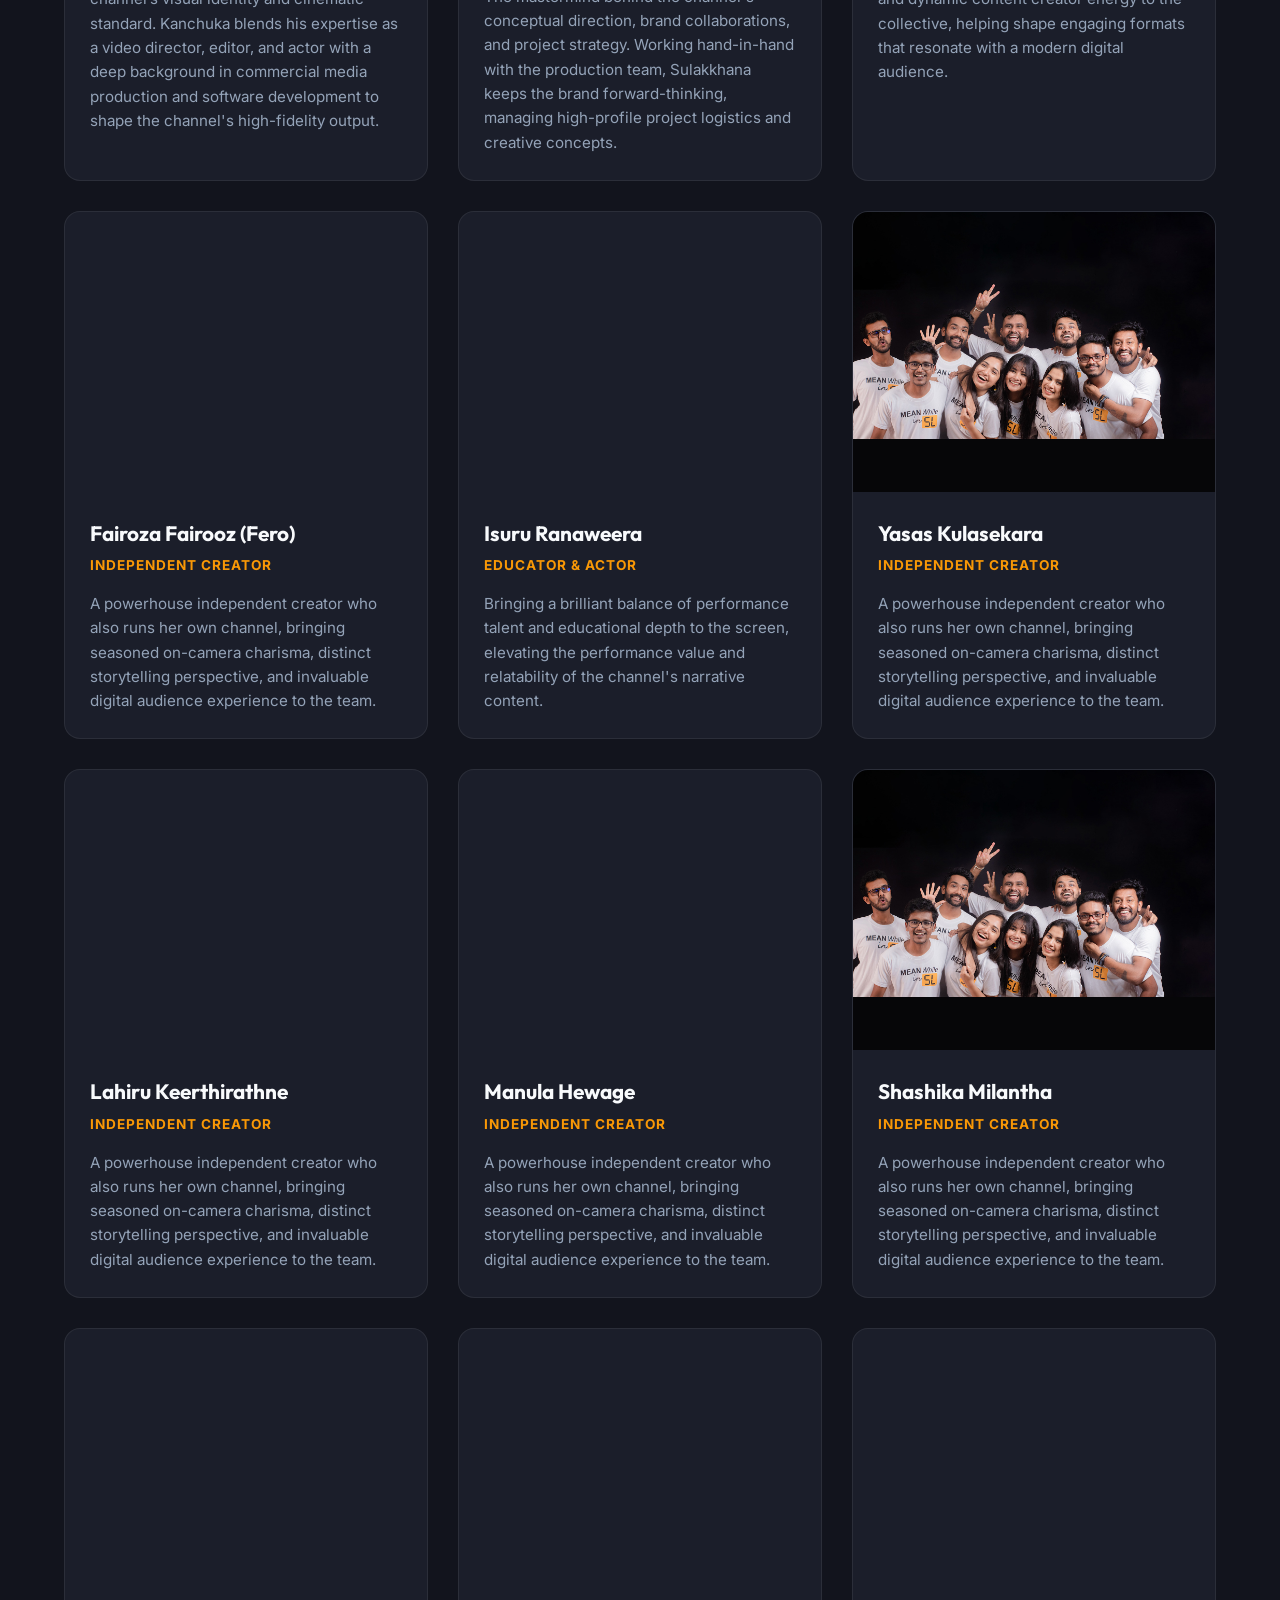
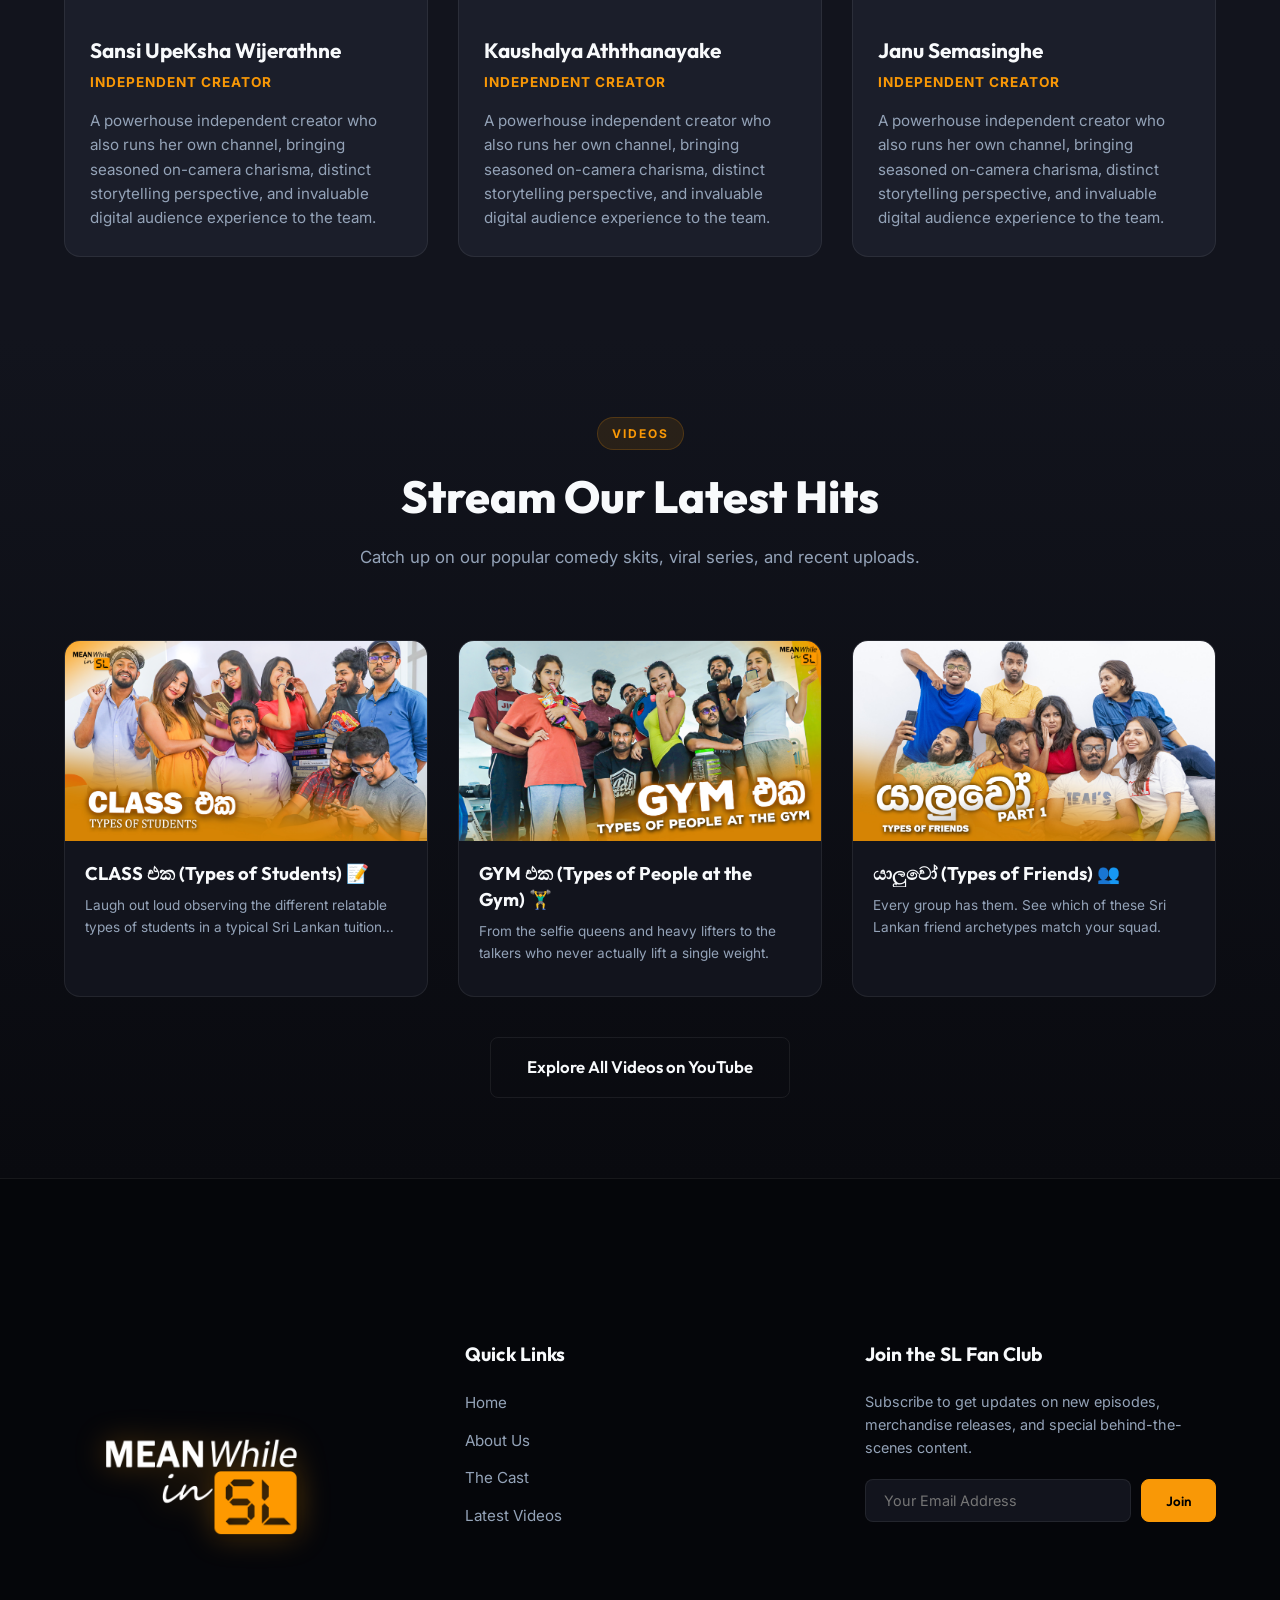
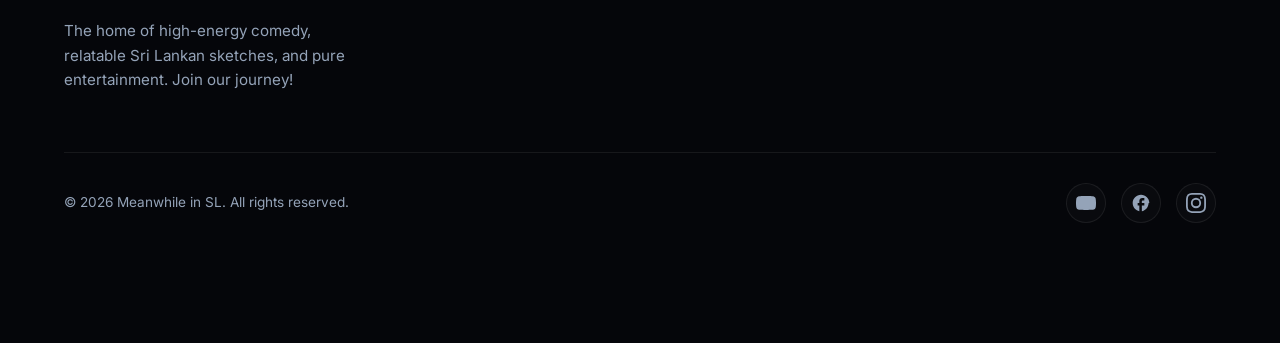
==== commit 2152fe01: "Add files via upload" ====
--- a/index.html
+++ b/index.html
@@ -101,7 +101,7 @@
         <div class="container grid-2">
             <div class="about-image-wrapper reveal">
                 <div class="image-border-decoration"></div>
-                <img src="photo.jpg" alt="Meanwhile in SL Crew smiling" class="about-img">
+                <img src="meanwhile in sl 500k.jpg" alt="Meanwhile in SL Crew smiling" class="about-img">
             </div>
             <div class="about-text-container reveal">
                 <div class="tag">ABOUT US</div>
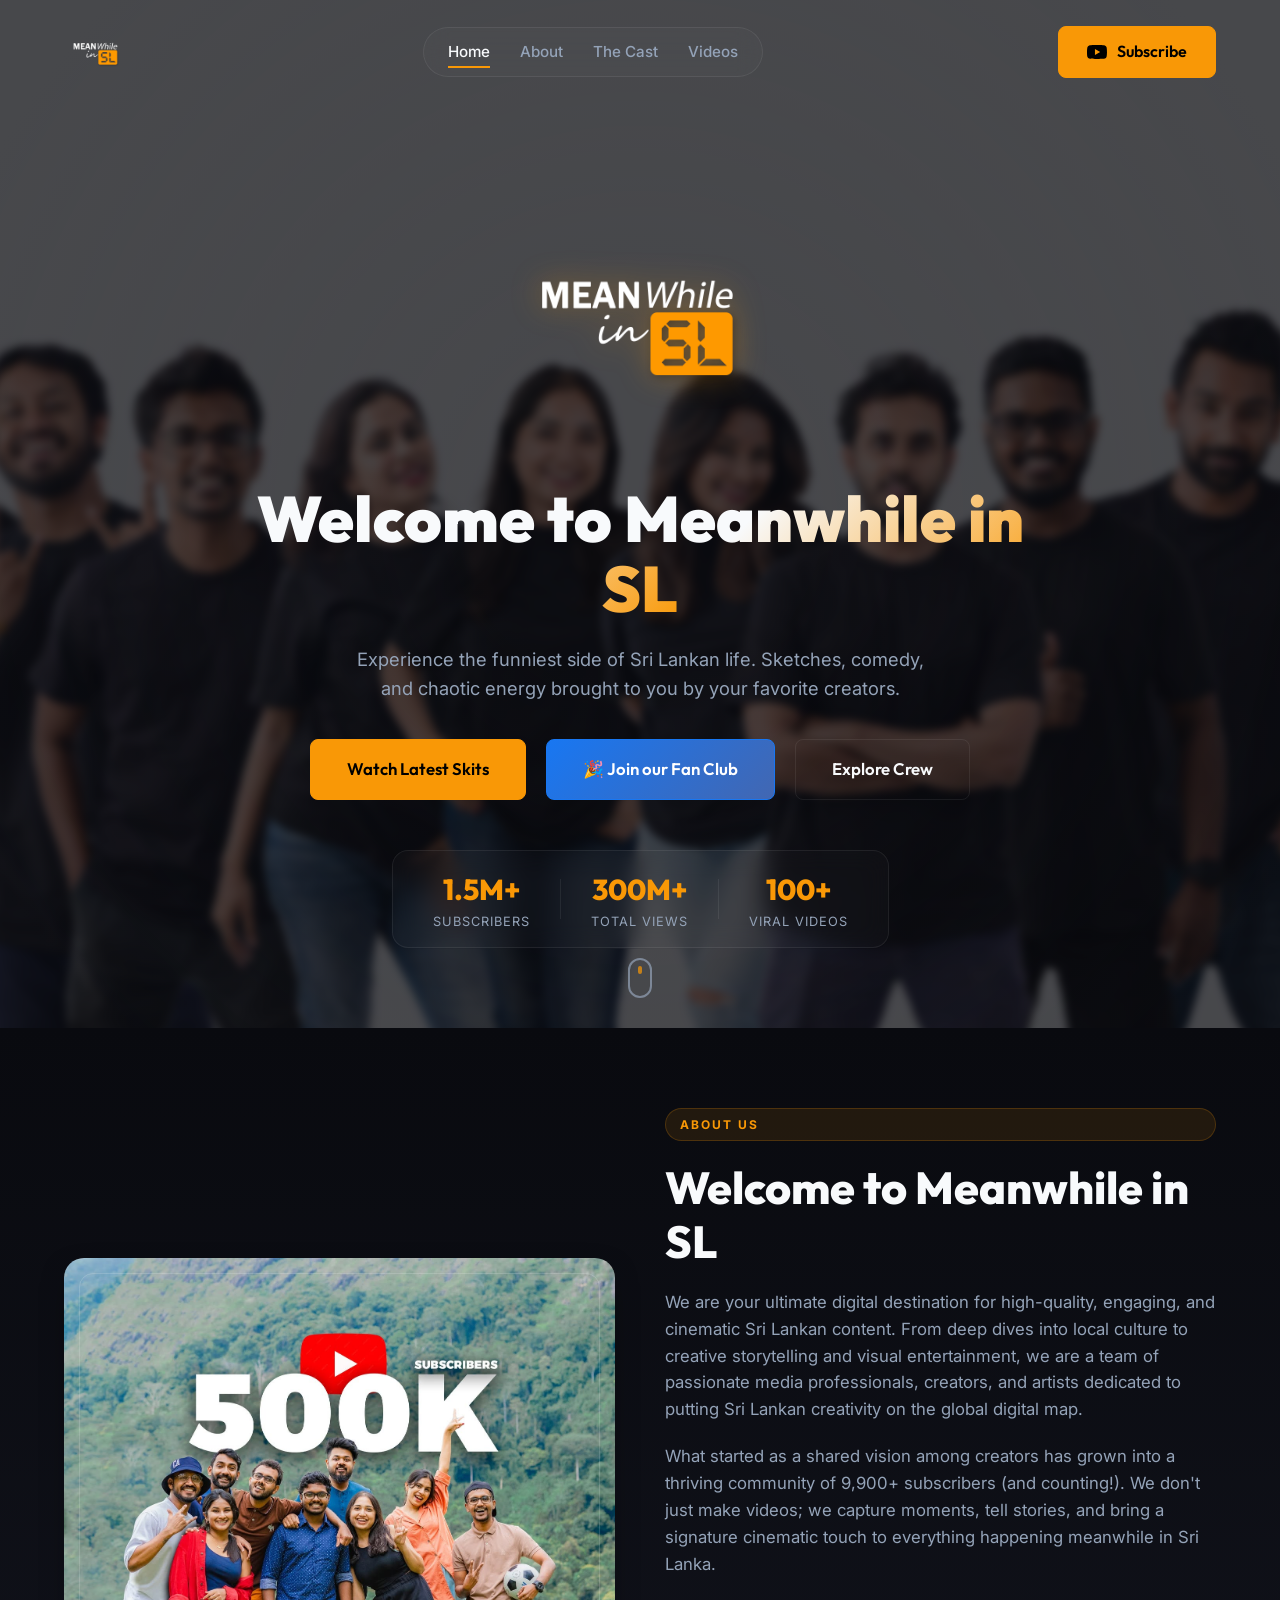
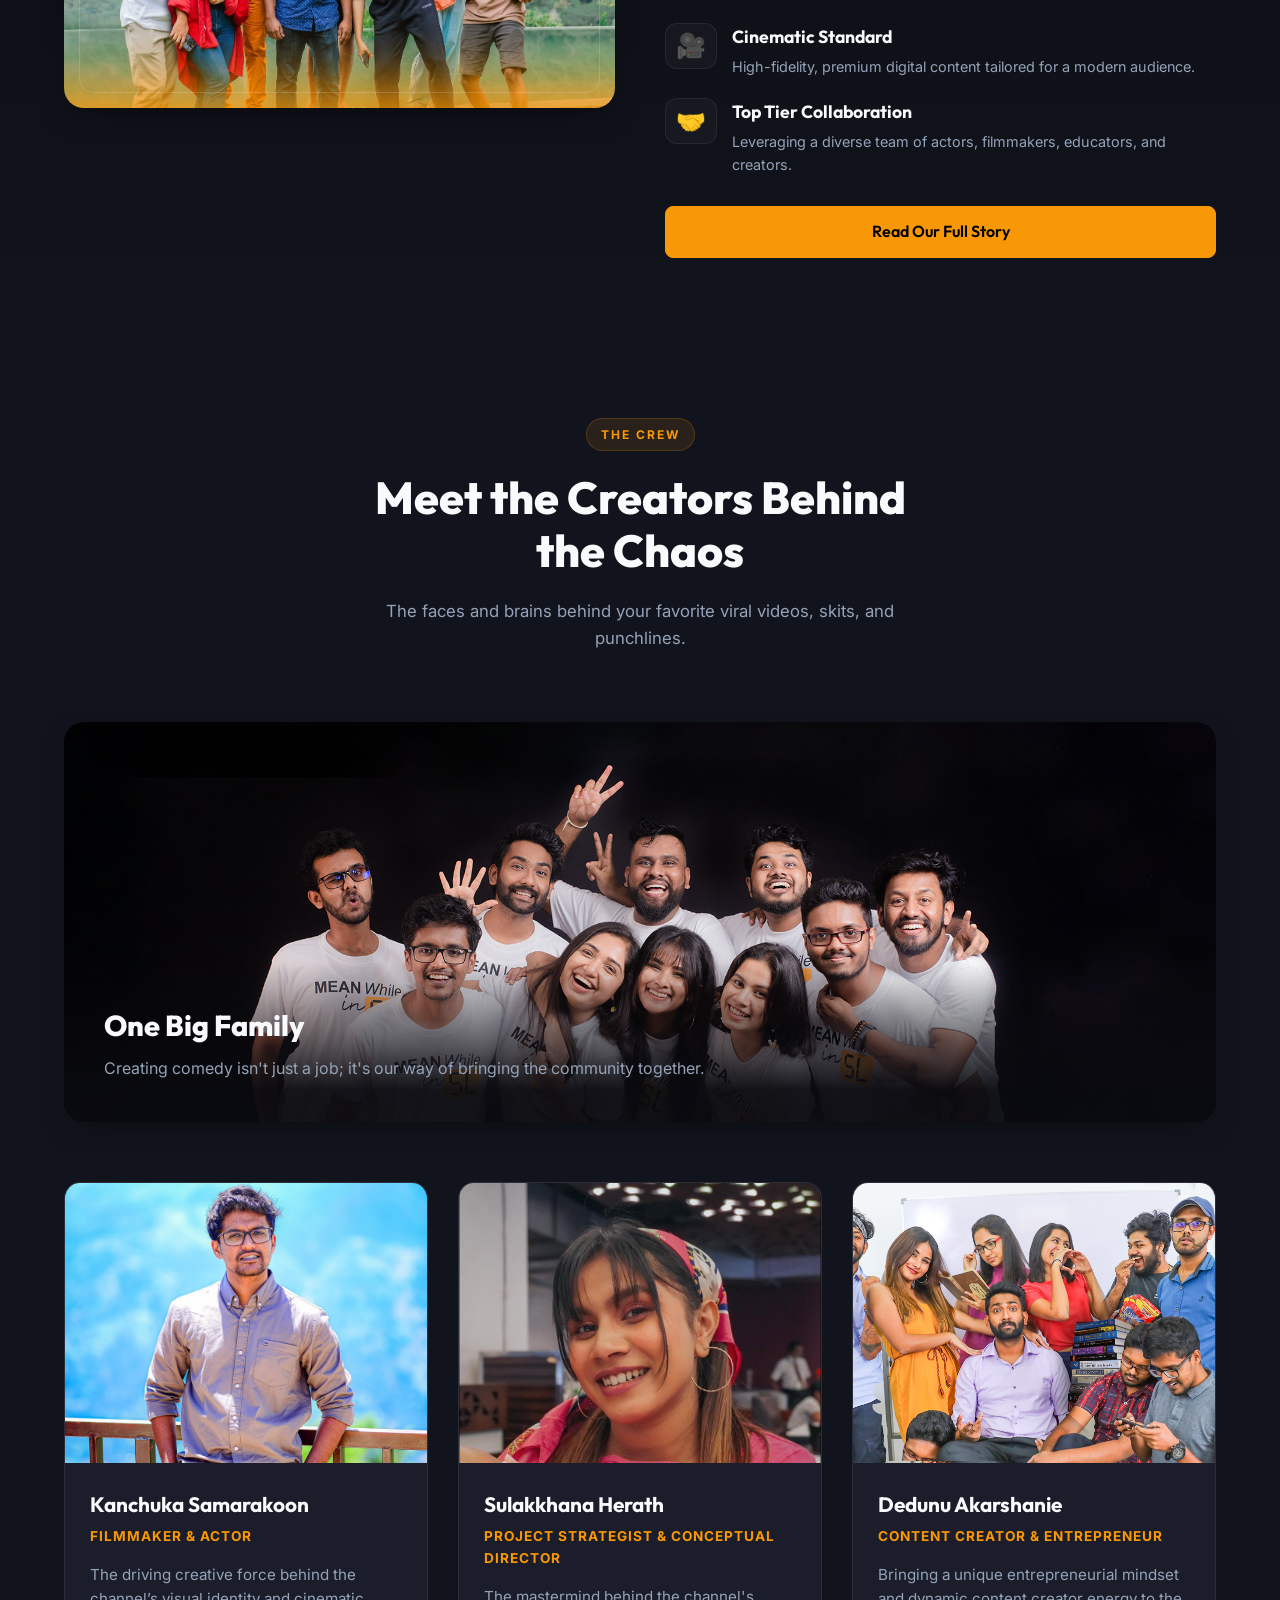
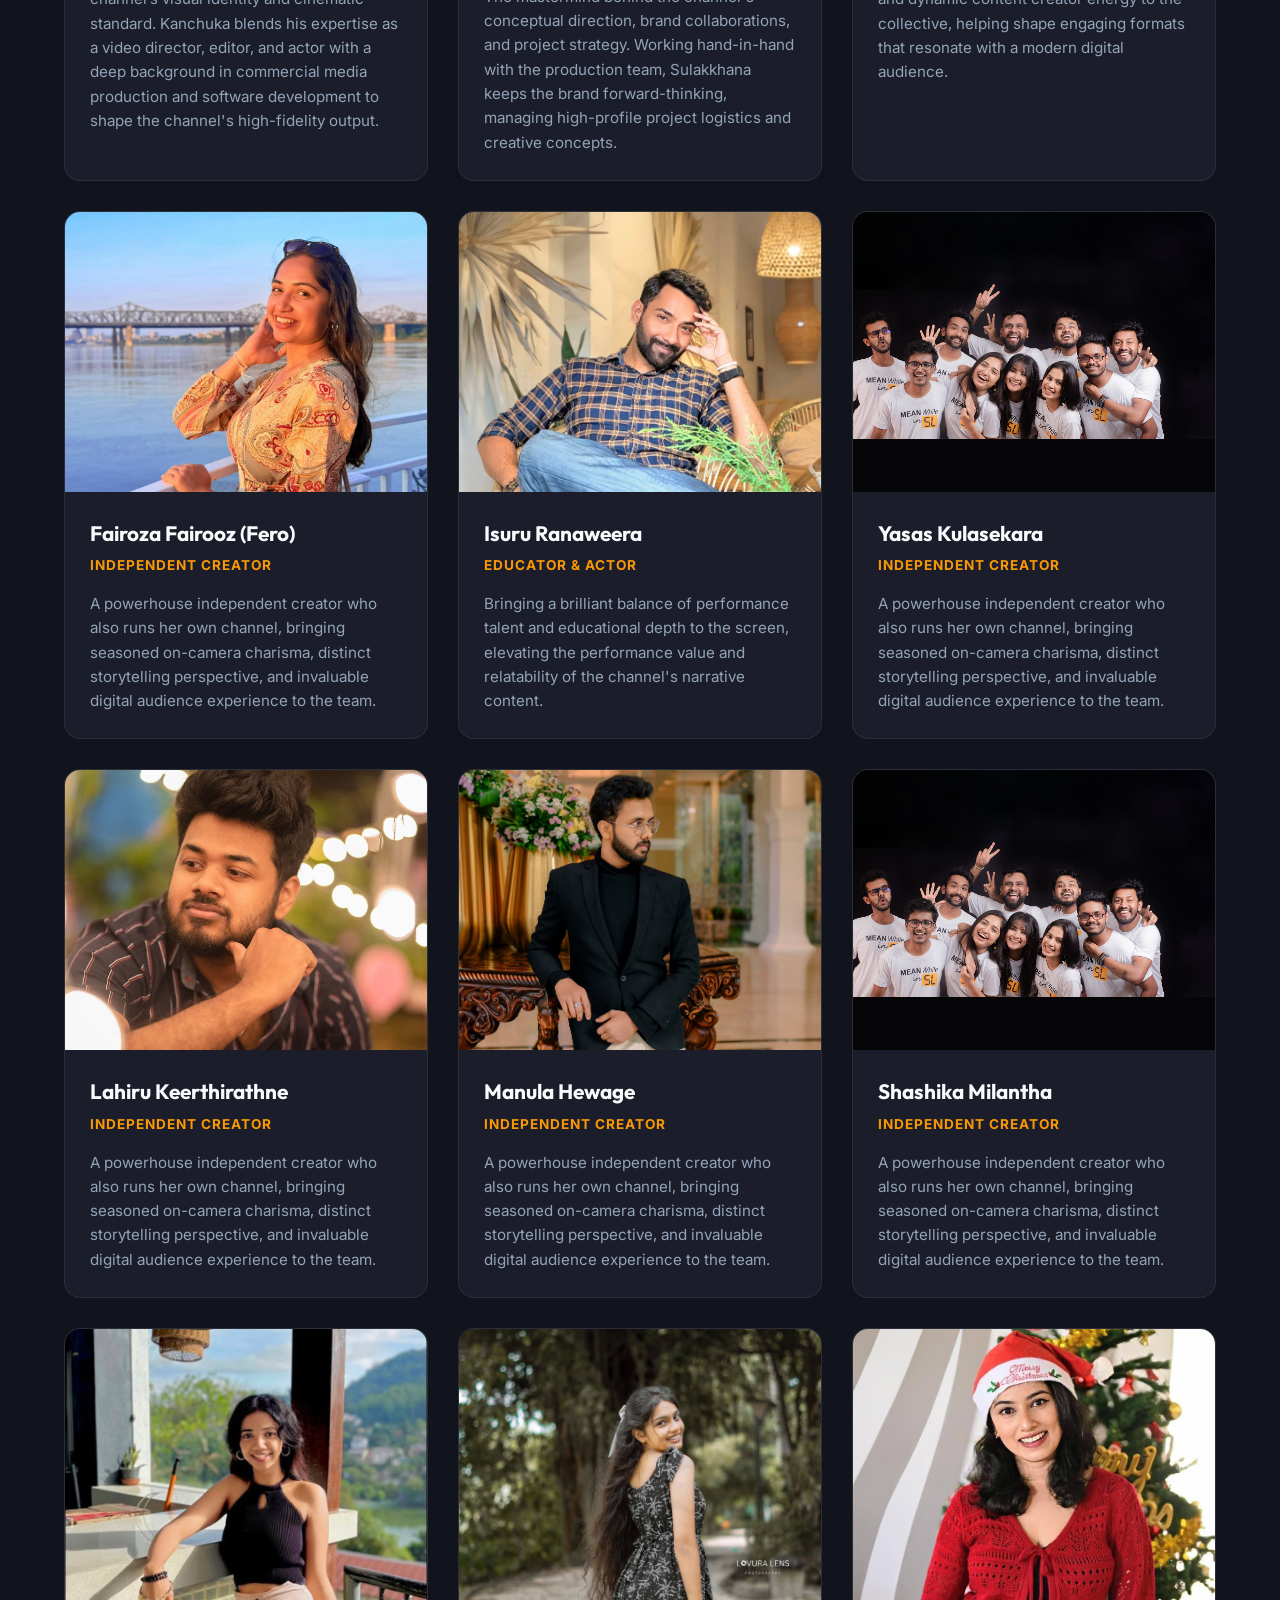
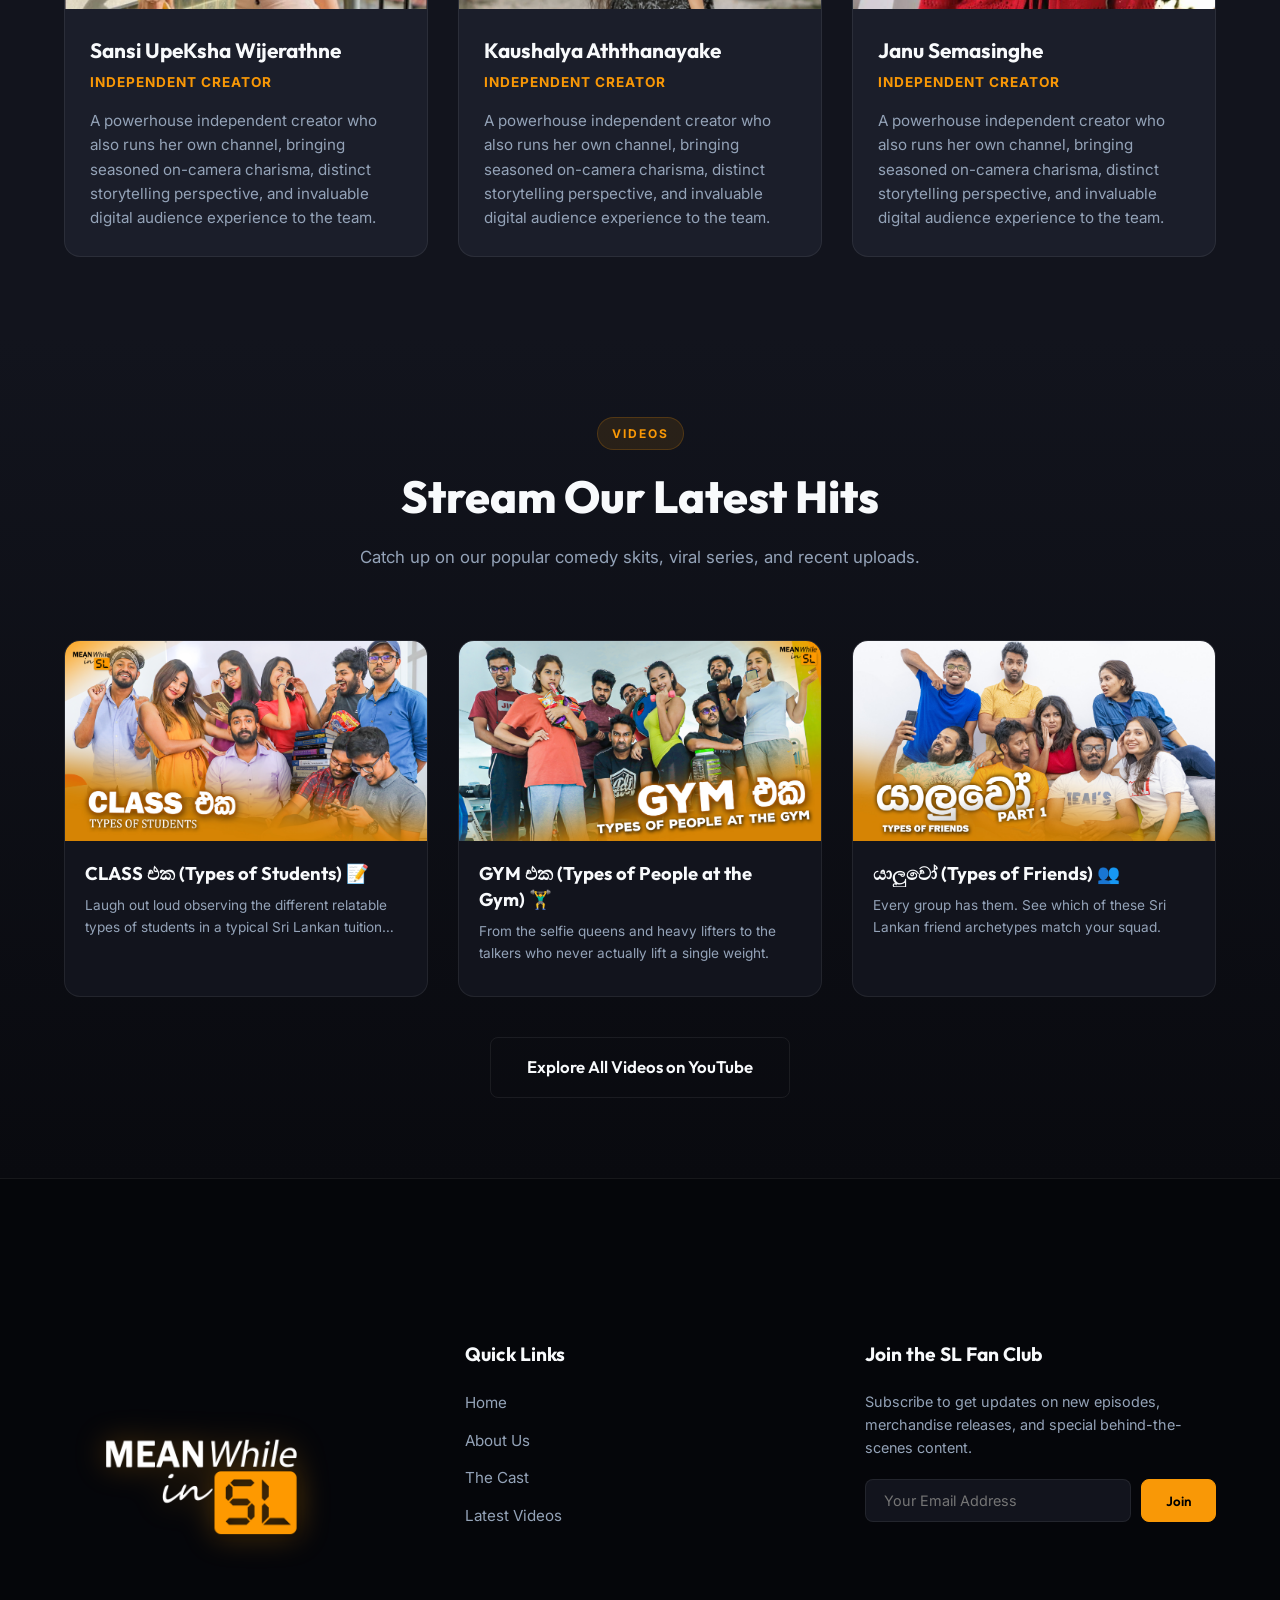
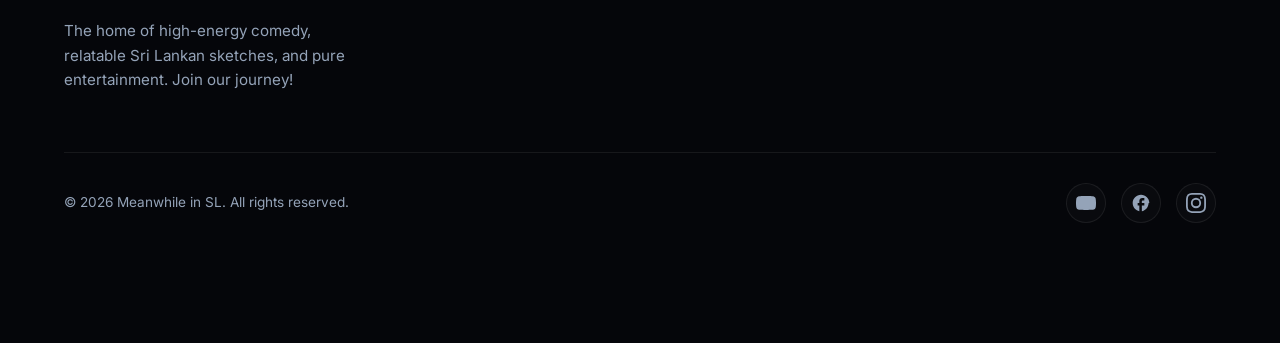
==== commit a700aecf: "Add files via upload" ====
--- a/index.html
+++ b/index.html
@@ -151,7 +151,7 @@
                 <div class="team-grid-3">
                       <div class="team-member-card">
                         <div class="team-avatar">
-                            <div class="avatar-placeholder" style="background-image: url('https://scontent.fcmb1-2.fna.fbcdn.net/v/t39.30808-6/484182328_9840777942613437_3595091647632153605_n.jpg?stp=dst-jpg_tt6&cstp=mx1860x2048&ctp=s1860x2048&_nc_cat=100&ccb=1-7&_nc_sid=a5f93a&_nc_ohc=pTIH4A0-7n8Q7kNvwGMl-Ba&_nc_oc=AdqKL68I0Cy5PTVkeO1D-a4w556RmDHoKwRbZXMNMr2Cmqdtb182wT_cDc7JpOEt8nYH-avmyz1Nv10QKuK9nLFs&_nc_zt=23&_nc_ht=scontent.fcmb1-2.fna&_nc_gid=8f9nvWYu1uZVJVTSD2maiw&_nc_ss=7b2a8&oh=00_Af_EumTuJ__yi1Lal_dc9yAH9bTE7ZhTrc1whgiegSqM9g&oe=6A362487'); background-position: 20% 30%;"></div>
+                            <div class="avatar-placeholder" style="background-image: url('team/kanchuka.jpg'); background-position: 20% 30%;"></div>
                         </div>
                         <div class="team-info">
                             <h3>Kanchuka Samarakoon</h3>
@@ -161,7 +161,7 @@
                     </div>
                     <div class="team-member-card">
                         <div class="team-avatar">
-                            <div class="avatar-placeholder" style="background-image: url('https://scontent.fcmb1-2.fna.fbcdn.net/v/t39.30808-6/488657264_4105575099719403_1728680567372315993_n.jpg?stp=dst-jpg_tt6&cstp=mx960x958&ctp=s960x958&_nc_cat=104&ccb=1-7&_nc_sid=a5f93a&_nc_ohc=uIelOQU7lBUQ7kNvwGo5daE&_nc_oc=AdqvYMnGE994jOLUNqgHgzdgnNUOBDjjL971V-86fyXZ9jwnC0Uj0gipUsHZfQxMR44Fg5Xc3CO30T8Qs-6AyL7r&_nc_zt=23&_nc_ht=scontent.fcmb1-2.fna&_nc_gid=S4f-ZdOPDgukTjFBTirtqg&_nc_ss=7b2a8&oh=00_Af9TXsb6NcejXKk8uAgkrK7vMS9Me8RlwMsbPNKFryDBqw&oe=6A3626FC'); background-position: 40% 20%;"></div>
+                            <div class="avatar-placeholder" style="background-image: url('team/sulakkhana\ herath.jpg'); background-position: 40% 20%;"></div>
                         </div>
                         <div class="team-info">
                             <h3>Sulakkhana Herath</h3>
@@ -182,7 +182,7 @@
 
                     <div class="team-member-card">
                         <div class="team-avatar">
-                            <div class="avatar-placeholder" style="background-image: url('https://scontent.fcmb1-2.fna.fbcdn.net/v/t39.30808-6/515511561_30275424962101084_8523531295582062619_n.jpg?stp=dst-jpg_tt6&cstp=mx1966x1966&ctp=s1966x1966&_nc_cat=110&ccb=1-7&_nc_sid=6ee11a&_nc_ohc=gZBSkaACd34Q7kNvwFnrl_e&_nc_oc=AdqFomYxN5ThrzyV7MyHgVRDNwBGshxmyZD60FVOd7ufZYcOfGQfbRy0ekqt-UdoCUYG-NzE2x_EjopTVOihvU8L&_nc_zt=23&_nc_ht=scontent.fcmb1-2.fna&_nc_gid=MGii1XdE_7RMHGas6N5vRQ&_nc_ss=7b2a8&oh=00_Af8An-LPck3_M5XFbMUSpYa1E1An1EfNfpX2M_99PlxiVA&oe=6A36380D'); background-position: 70% 30%;"></div>
+                            <div class="avatar-placeholder" style="background-image: url('team/fero.jpg'); background-position: 70% 30%;"></div>
                         </div>
                         <div class="team-info">
                             <h3>Fairoza Fairooz (Fero)</h3>
@@ -193,7 +193,7 @@
 
                     <div class="team-member-card">
                         <div class="team-avatar">
-                            <div class="avatar-placeholder" style="background-image: url('https://scontent.fcmb1-2.fna.fbcdn.net/v/t39.30808-6/601808235_25302412516120381_256645897021459756_n.jpg?stp=dst-jpg_tt6&cstp=mx1638x1852&ctp=s1638x1852&_nc_cat=110&ccb=1-7&_nc_sid=a5f93a&_nc_ohc=XVgomjbQUlwQ7kNvwHAcsH2&_nc_oc=AdrqaNaQHyjct-Nr3asFlhQ10zSma9FpMFwknmZVzHQQ_bJiXrG6I_LnHNo1pOarkvTfn_p7psXCFCJaAhkyRic7&_nc_zt=23&_nc_ht=scontent.fcmb1-2.fna&_nc_gid=AtixOa9etHN5tB1AezlZ2g&_nc_ss=7b2a8&oh=00_Af_vdKR96hD-XTVXubIWyMxvbKn5I79IwVCP6eFOMK6bZw&oe=6A363878'); background-position: 10% 50%;"></div>
+                            <div class="avatar-placeholder" style="background-image: url('team/isuru\ ranaweera.jpg'); background-position: 10% 50%;"></div>
                         </div>
                         <div class="team-info">
                             <h3>Isuru Ranaweera</h3>
@@ -215,7 +215,7 @@
 
                     <div class="team-member-card">
                         <div class="team-avatar">
-                            <div class="avatar-placeholder" style="background-image: url('https://scontent.fcmb1-2.fna.fbcdn.net/v/t1.6435-9/186520827_1690759191118416_2384510120755830974_n.jpg?stp=dst-jpg_tt6&cstp=mx1440x1425&ctp=s1440x1425&_nc_cat=101&ccb=1-7&_nc_sid=6ee11a&_nc_ohc=bQYzRHZb1GAQ7kNvwGoNSG6&_nc_oc=Adp-79LAWg6LhqKLeEix5t8Qa_5PRWeR6vCyqoRhX8AncvQsznOZ_wyxI1EzN8u8H2C3svneJF_rygxF3Hb61lUW&_nc_zt=23&_nc_ht=scontent.fcmb1-2.fna&_nc_gid=57KlxtOS7j9lk-drKiVjGA&_nc_ss=7b2a8&oh=00_Af8YZm51aRBLws73SjzvhD0En1Uc7LjKgmI_7dLAVvZjxw&oe=6A57D6E5'); background-position: 70% 30%;"></div>
+                            <div class="avatar-placeholder" style="background-image: url('team/lahiru\ ashoka.jpeg'); background-position: 70% 30%;"></div>
                         </div>
                         <div class="team-info">
                             <h3>Lahiru Keerthirathne</h3>
@@ -226,7 +226,7 @@
 
                     <div class="team-member-card">
                         <div class="team-avatar">
-                            <div class="avatar-placeholder" style="background-image: url('https://scontent.fcmb1-2.fna.fbcdn.net/v/t39.30808-6/438238572_1508297350066424_4063127439572100324_n.jpg?stp=dst-jpg_tt6&cstp=mx1629x2048&ctp=s1629x2048&_nc_cat=108&ccb=1-7&_nc_sid=a5f93a&_nc_ohc=VD_YWcc2CJkQ7kNvwG4Fwy5&_nc_oc=Adrei_QUAFx_NCNiV3bPZb-NLbKcKIUjuGgTkrv6tSY5BFxmfelxtFZEaWOWezL-OzmohigfeRN_NBU2i0sT9dhL&_nc_zt=23&_nc_ht=scontent.fcmb1-2.fna&_nc_gid=Upk8282l8UncvxelOsbb2g&_nc_ss=7b2a8&oh=00_Af-0rVIDV6WpaBI9V3Hkyhf9xjszJMHBGxS9OKE52aZBZg&oe=6A363A39'); background-position: 70% 30%;"></div>
+                            <div class="avatar-placeholder" style="background-image: url('team/manula\ hewage.jpg'); background-position: 70% 30%;"></div>
                         </div>
                         <div class="team-info">
                             <h3>Manula Hewage</h3>
@@ -250,7 +250,7 @@
 
                          <div class="team-member-card">
                         <div class="team-avatar">
-                            <div class="avatar-placeholder" style="background-image: url('https://scontent.fcmb1-2.fna.fbcdn.net/v/t39.30808-6/651011608_1283713257298047_5096351845243053608_n.jpg?stp=dst-jpg_tt6&cstp=mx828x828&ctp=s828x828&_nc_cat=100&ccb=1-7&_nc_sid=a5f93a&_nc_ohc=rpkoGnnWb_UQ7kNvwHzX-aY&_nc_oc=AdrrUGJY__wXteHphEX5G5olXwjkJ73JMnWpkyAfYR4qTuQ-0ZTJkLkQdgQ86LK3N2ItwnsrjhHFZACK7gJw9o0m&_nc_zt=23&_nc_ht=scontent.fcmb1-2.fna&_nc_gid=XN3F_ri_dUWiSXCG1PwX6Q&_nc_ss=7b2a8&oh=00_Af-A7dZH6tgIb0bcTkLYlOjCGeKYGz6HjtQJS-tUAe8Zhw&oe=6A376002'); background-position: 70% 30%;"></div>
+                            <div class="avatar-placeholder" style="background-image: url('team/sansi\ wije.jpeg'); background-position: 70% 30%;"></div>
                         </div>
                         <div class="team-info">
                             <h3>Sansi UpeKsha Wijerathne</h3>
@@ -261,7 +261,7 @@
 
                      <div class="team-member-card">
                         <div class="team-avatar">
-                            <div class="avatar-placeholder" style="background-image: url('https://scontent.fcmb1-2.fna.fbcdn.net/v/t39.30808-6/701409465_904237219344209_6409391645635217049_n.jpg?stp=dst-jpg_tt6&cstp=mx1536x1546&ctp=s1536x1546&_nc_cat=107&ccb=1-7&_nc_sid=6ee11a&_nc_ohc=FVcTmlkBpZ4Q7kNvwHXrhyE&_nc_oc=Adqs2unZ5HVs_k3yKjzuY_CE089JamAVTzXggnu-jpjBtwEwHnfBKzMiH1j9_VU0whiy_jsfh-SGmXO4GbDhNnh5&_nc_zt=23&_nc_ht=scontent.fcmb1-2.fna&_nc_gid=LIf2Yda3asoNqPhiR1qQQg&_nc_ss=7b2a8&oh=00_Af858pPJ4KG-4WxpoxDlyb03GPRgVloP2mjBjEzGeUyZwQ&oe=6A376B40'); background-position: 70% 30%;"></div>
+                            <div class="avatar-placeholder" style="background-image: url('team/hiruni.jpeg'); background-position: 70% 30%;"></div>
                         </div>
                         <div class="team-info">
                             <h3>Kaushalya Aththanayake</h3>
@@ -272,7 +272,7 @@
 
                     <div class="team-member-card">
                         <div class="team-avatar">
-                            <div class="avatar-placeholder" style="background-image: url('https://scontent.fcmb1-2.fna.fbcdn.net/v/t39.30808-6/605688656_914795998095007_4520557961984002978_n.jpg?stp=dst-jpg_tt6&cstp=mx853x858&ctp=s853x858&_nc_cat=110&ccb=1-7&_nc_sid=a5f93a&_nc_ohc=3bA34d5ywhsQ7kNvwHreoBo&_nc_oc=AdqBS1QRHT27SUCy41jKXNxDoKKJsIzGsvzjvijtN8Si5gvbgsD-cceYhHfQZfL-AiDnEqCD0sQzfzASPGP0LIF5&_nc_zt=23&_nc_ht=scontent.fcmb1-2.fna&_nc_gid=1mQMWb7CsW07IzGGGfndPA&_nc_ss=7b2a8&oh=00_Af_HgaooNWxg0Eza1FGWj8sYHUQGW3hL0Ixfvywvlf-tcA&oe=6A3753C3'); background-position: 70% 30%;"></div>
+                            <div class="avatar-placeholder" style="background-image: url('team/janu.jpeg'); background-position: 70% 30%;"></div>
                         </div>
                         <div class="team-info">
                             <h3>Janu Semasinghe</h3>
